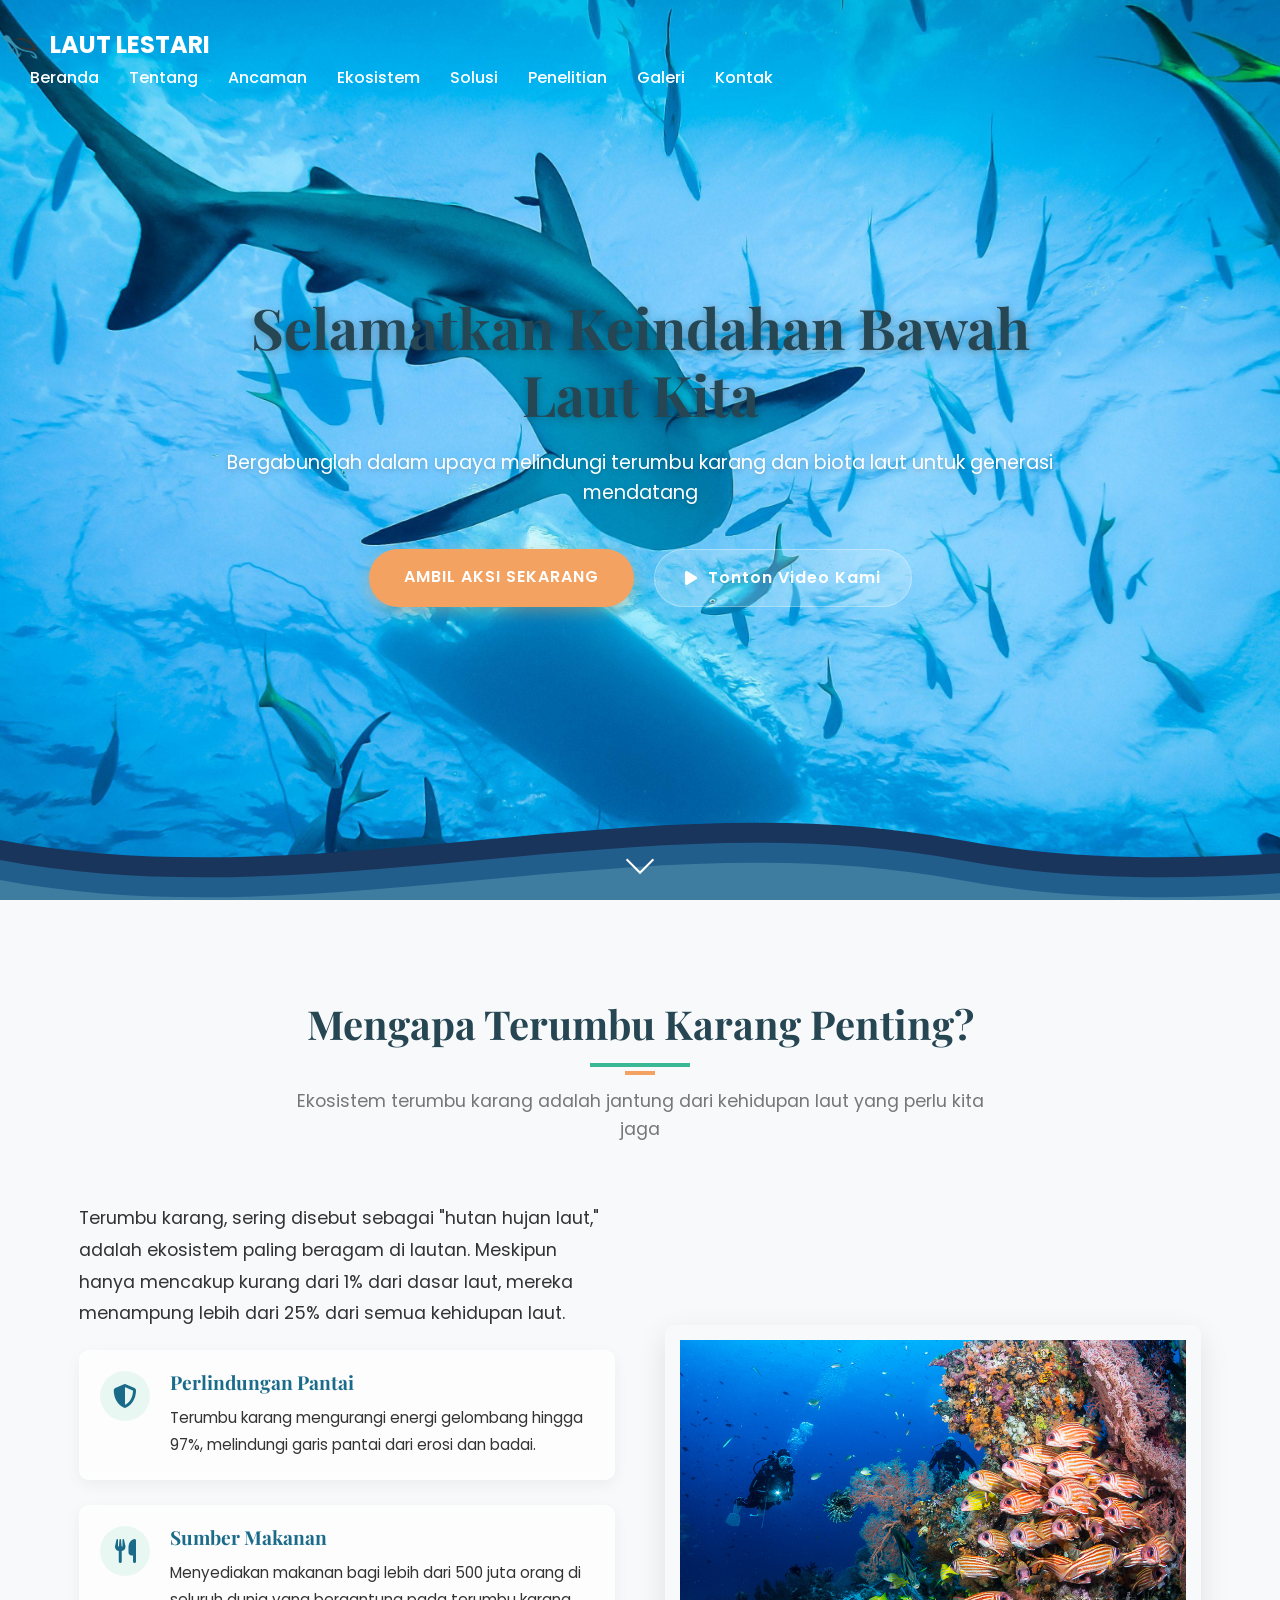
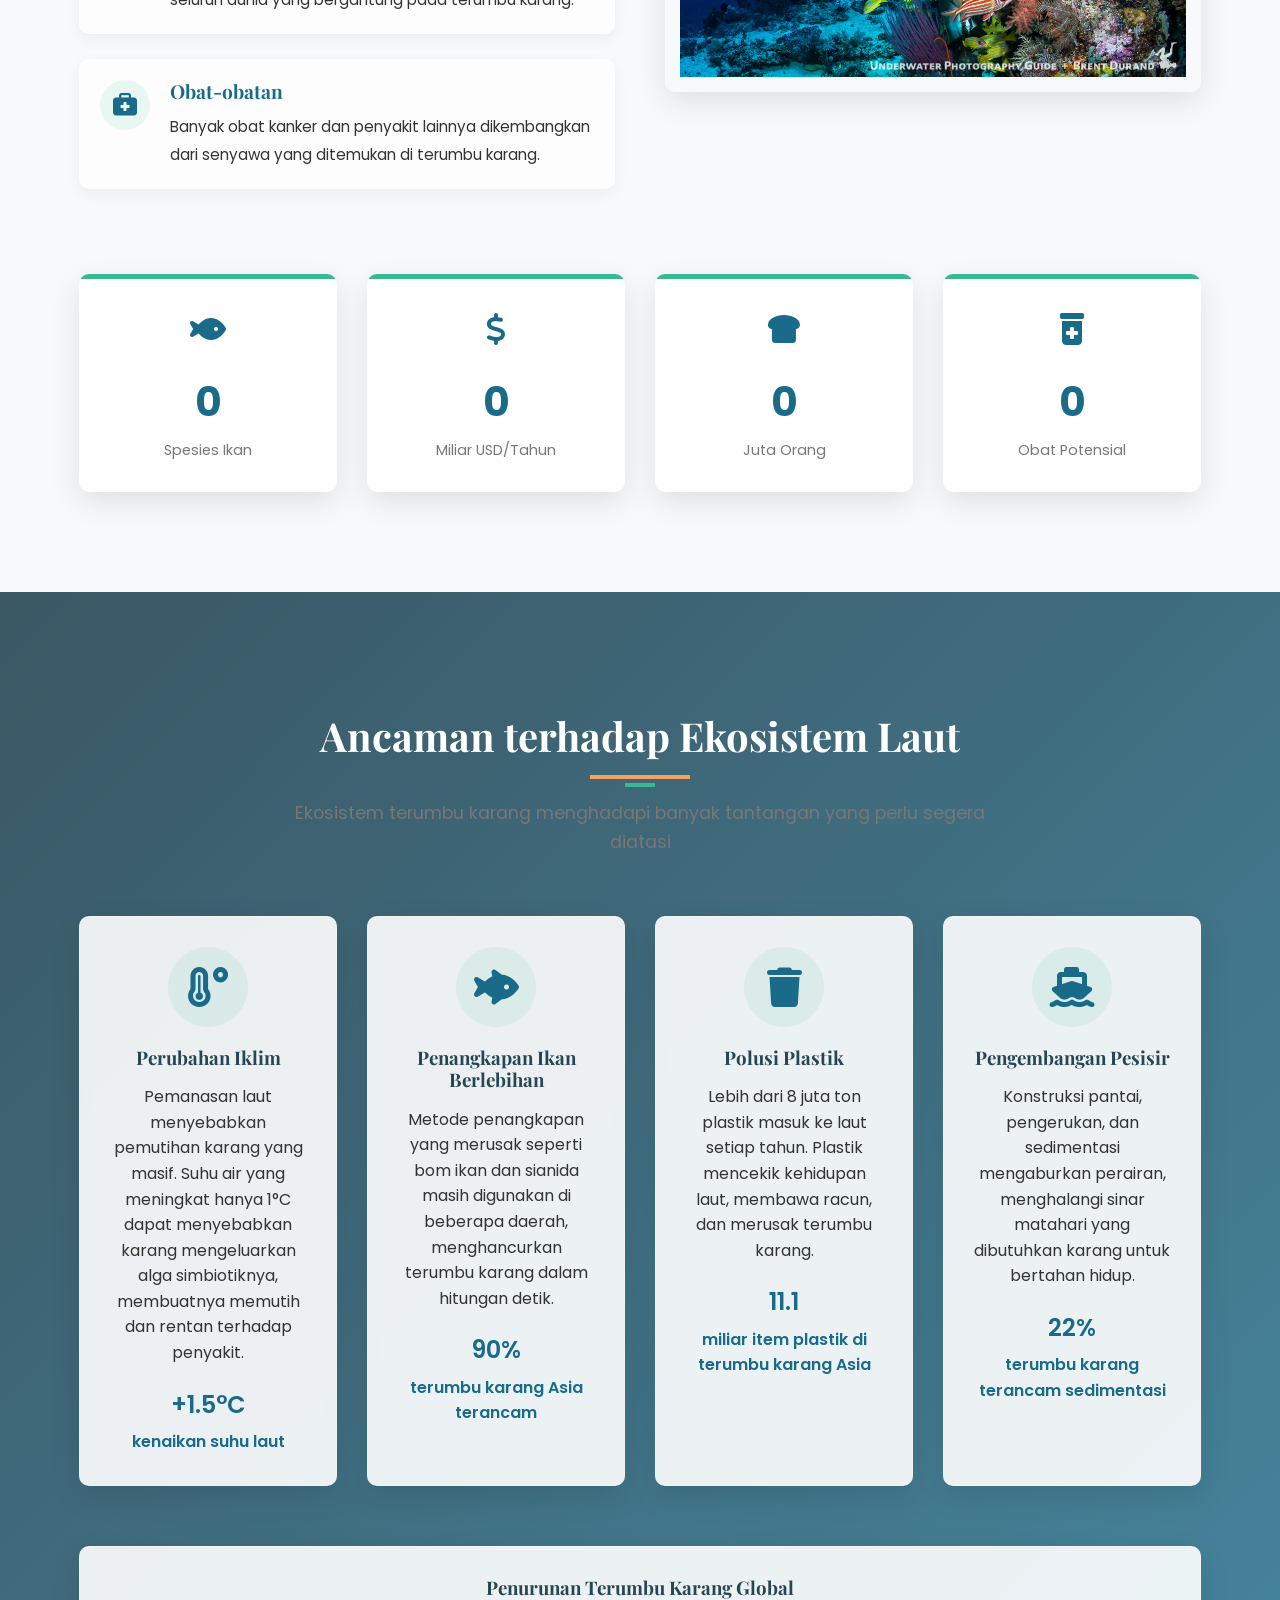
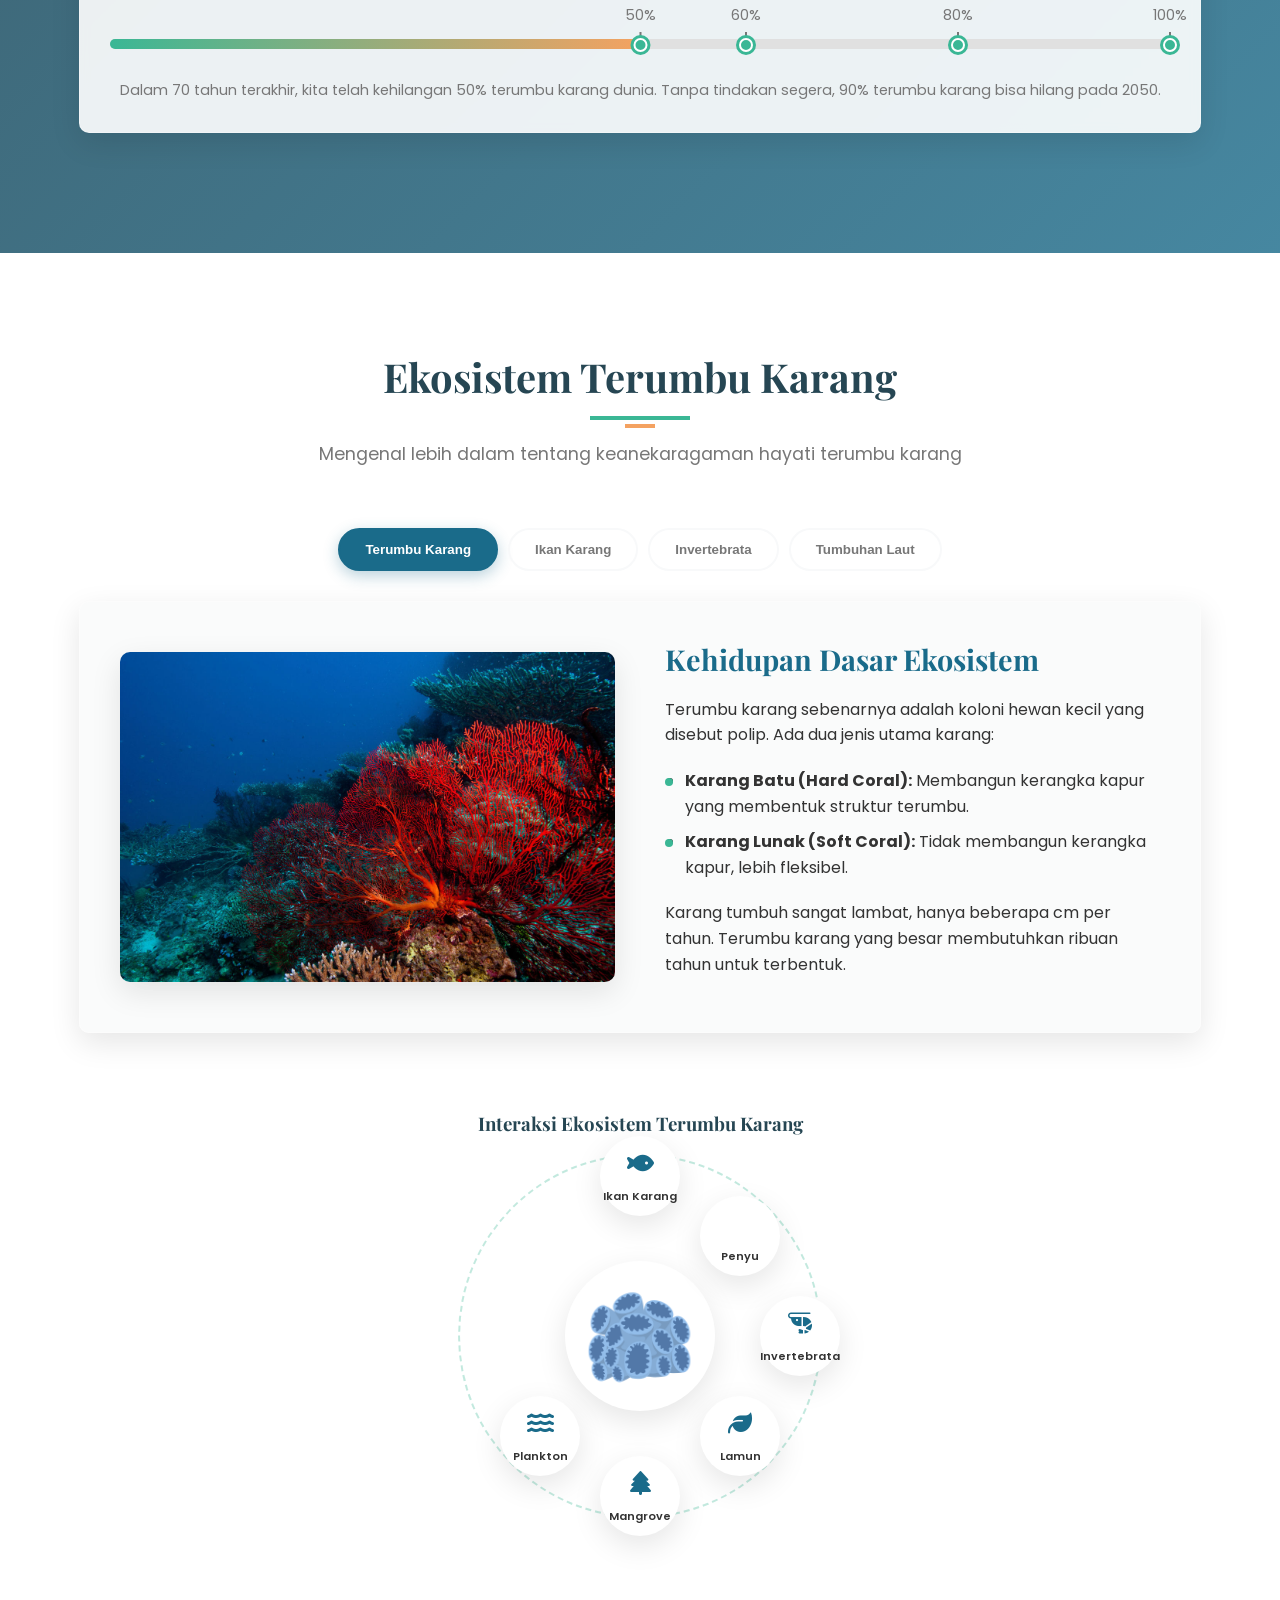
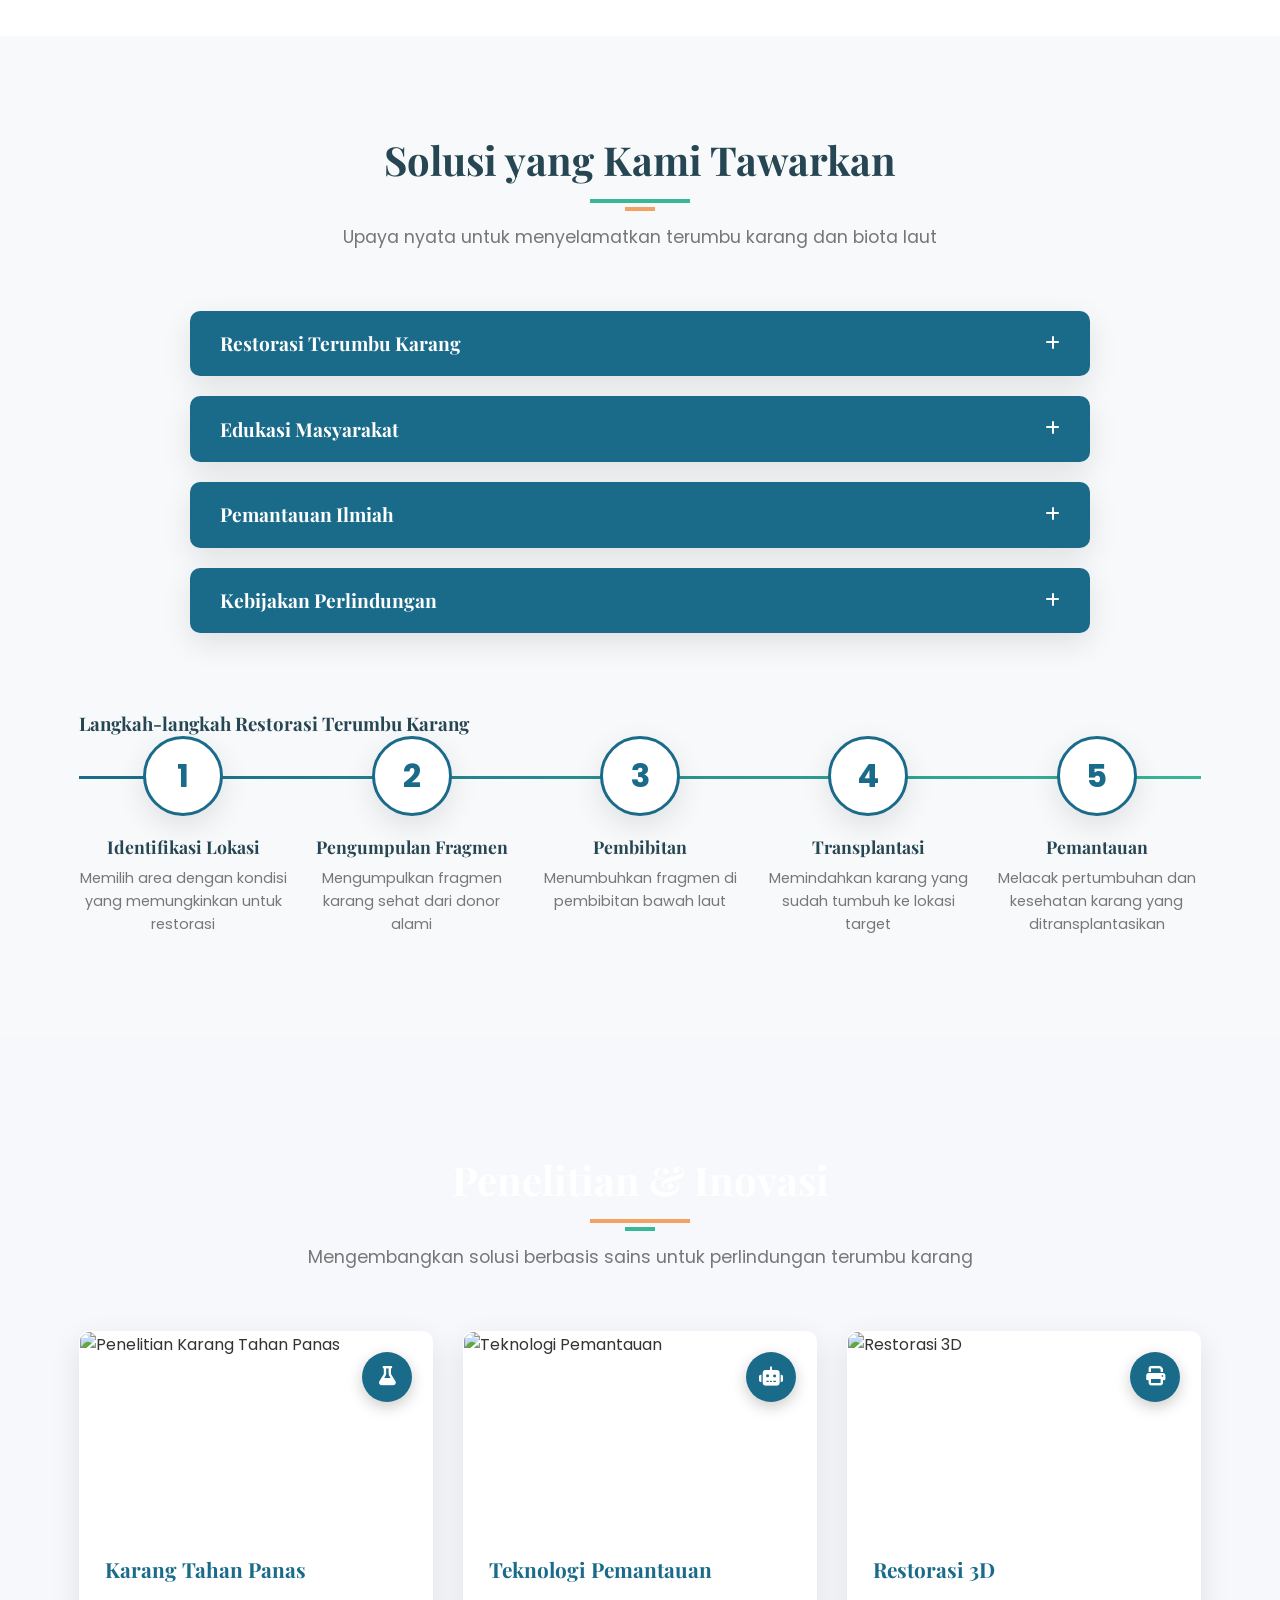
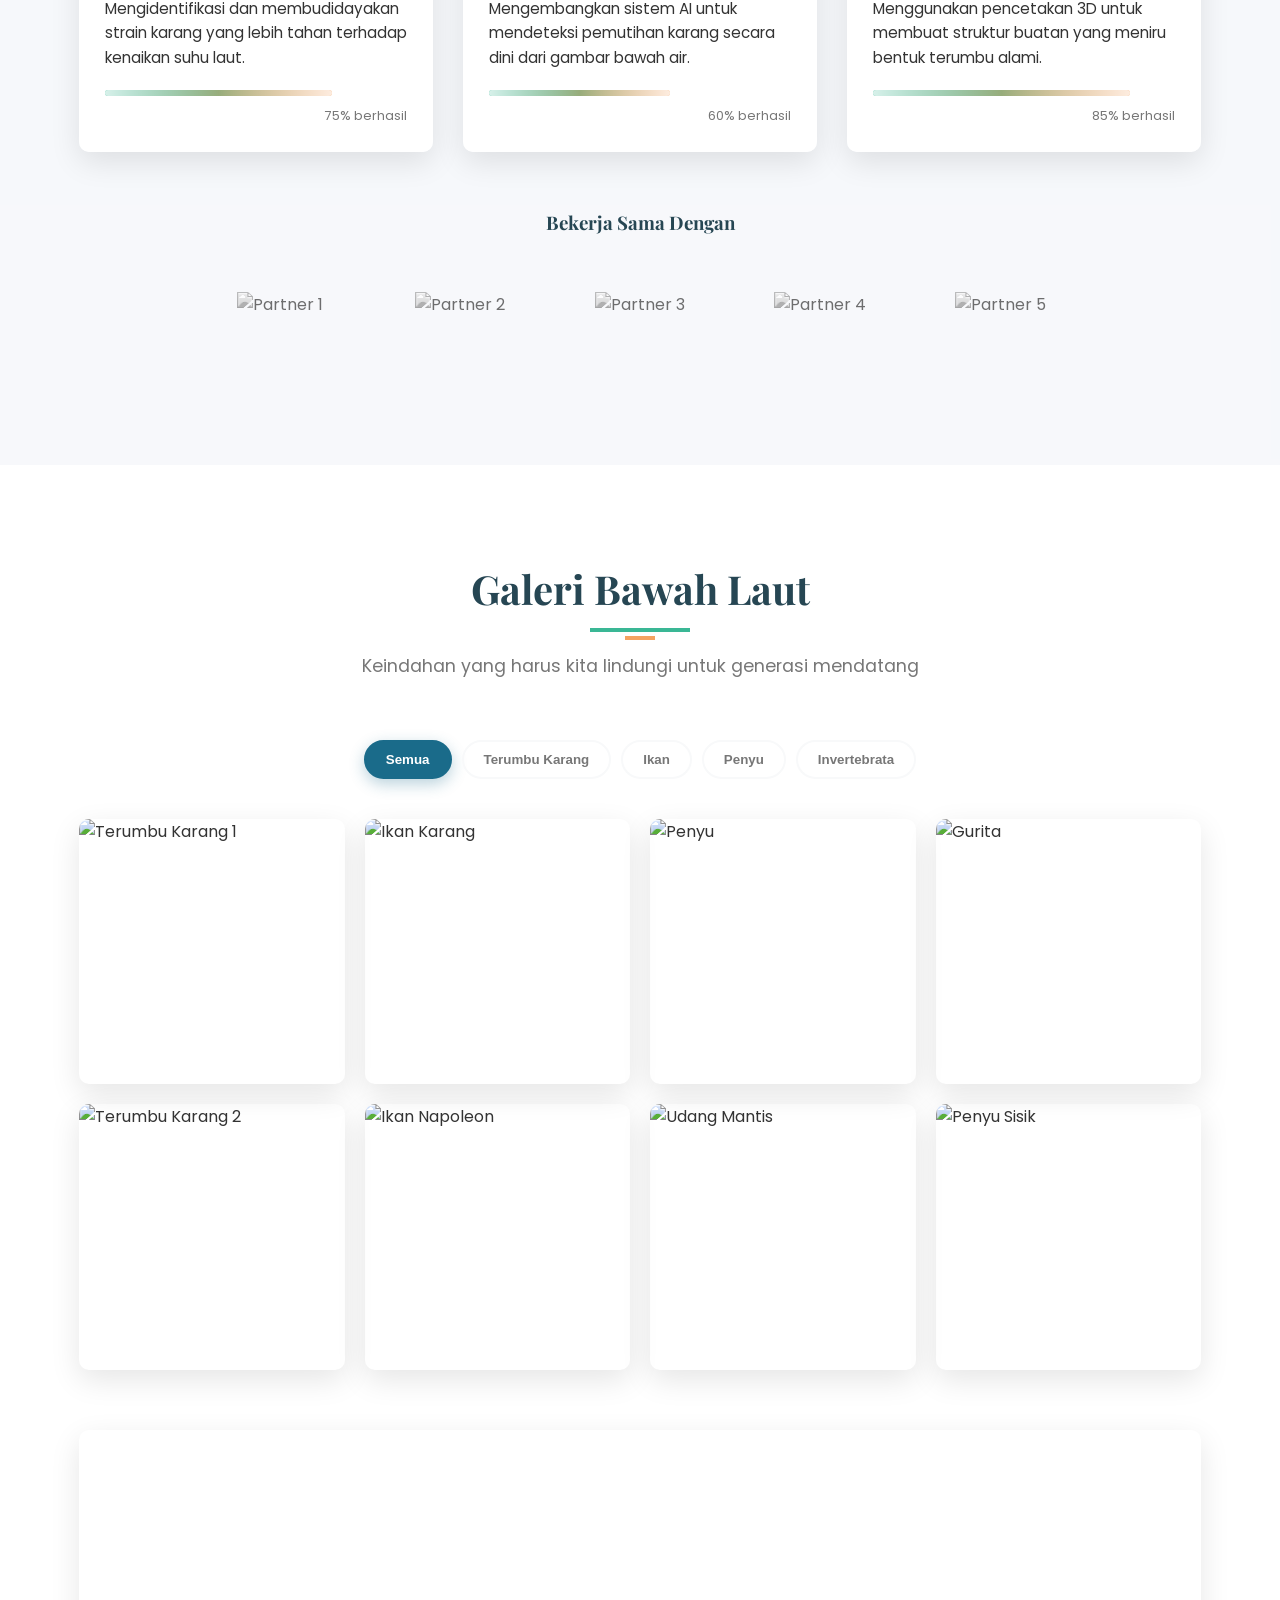
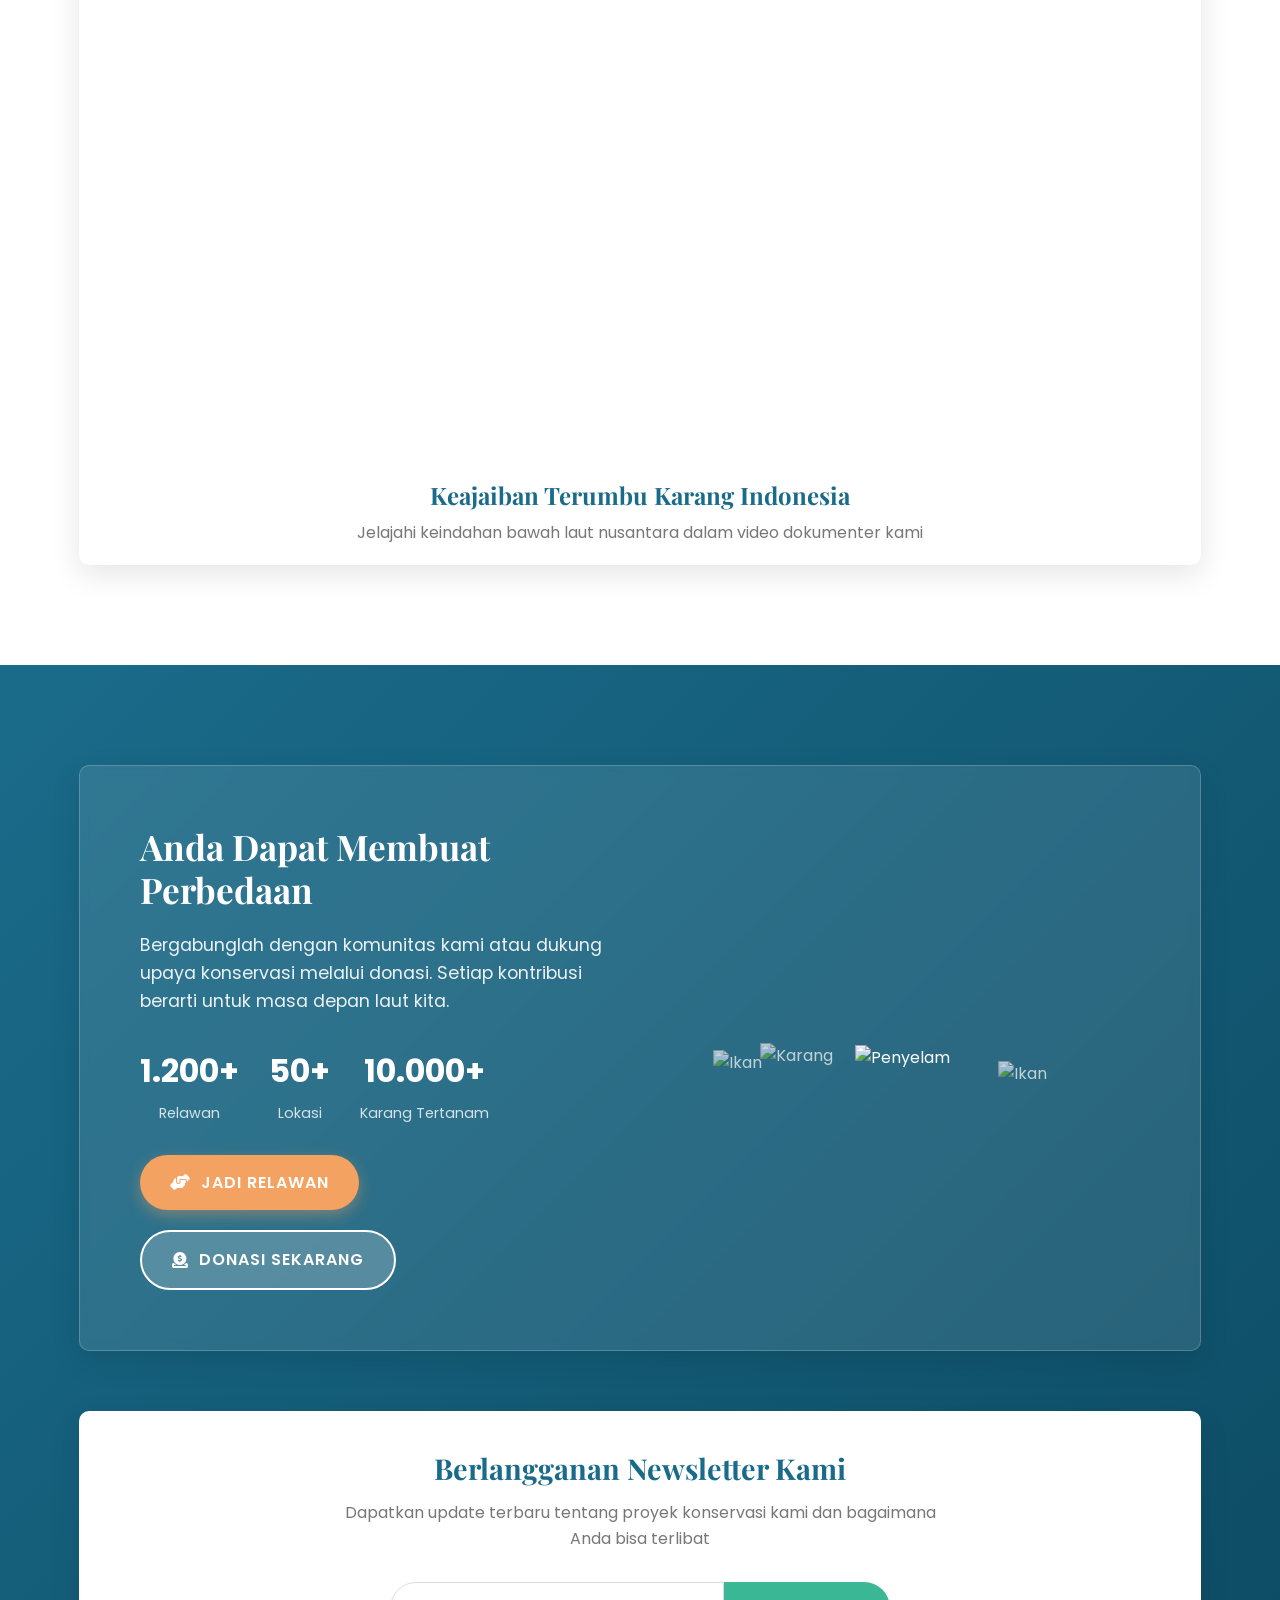
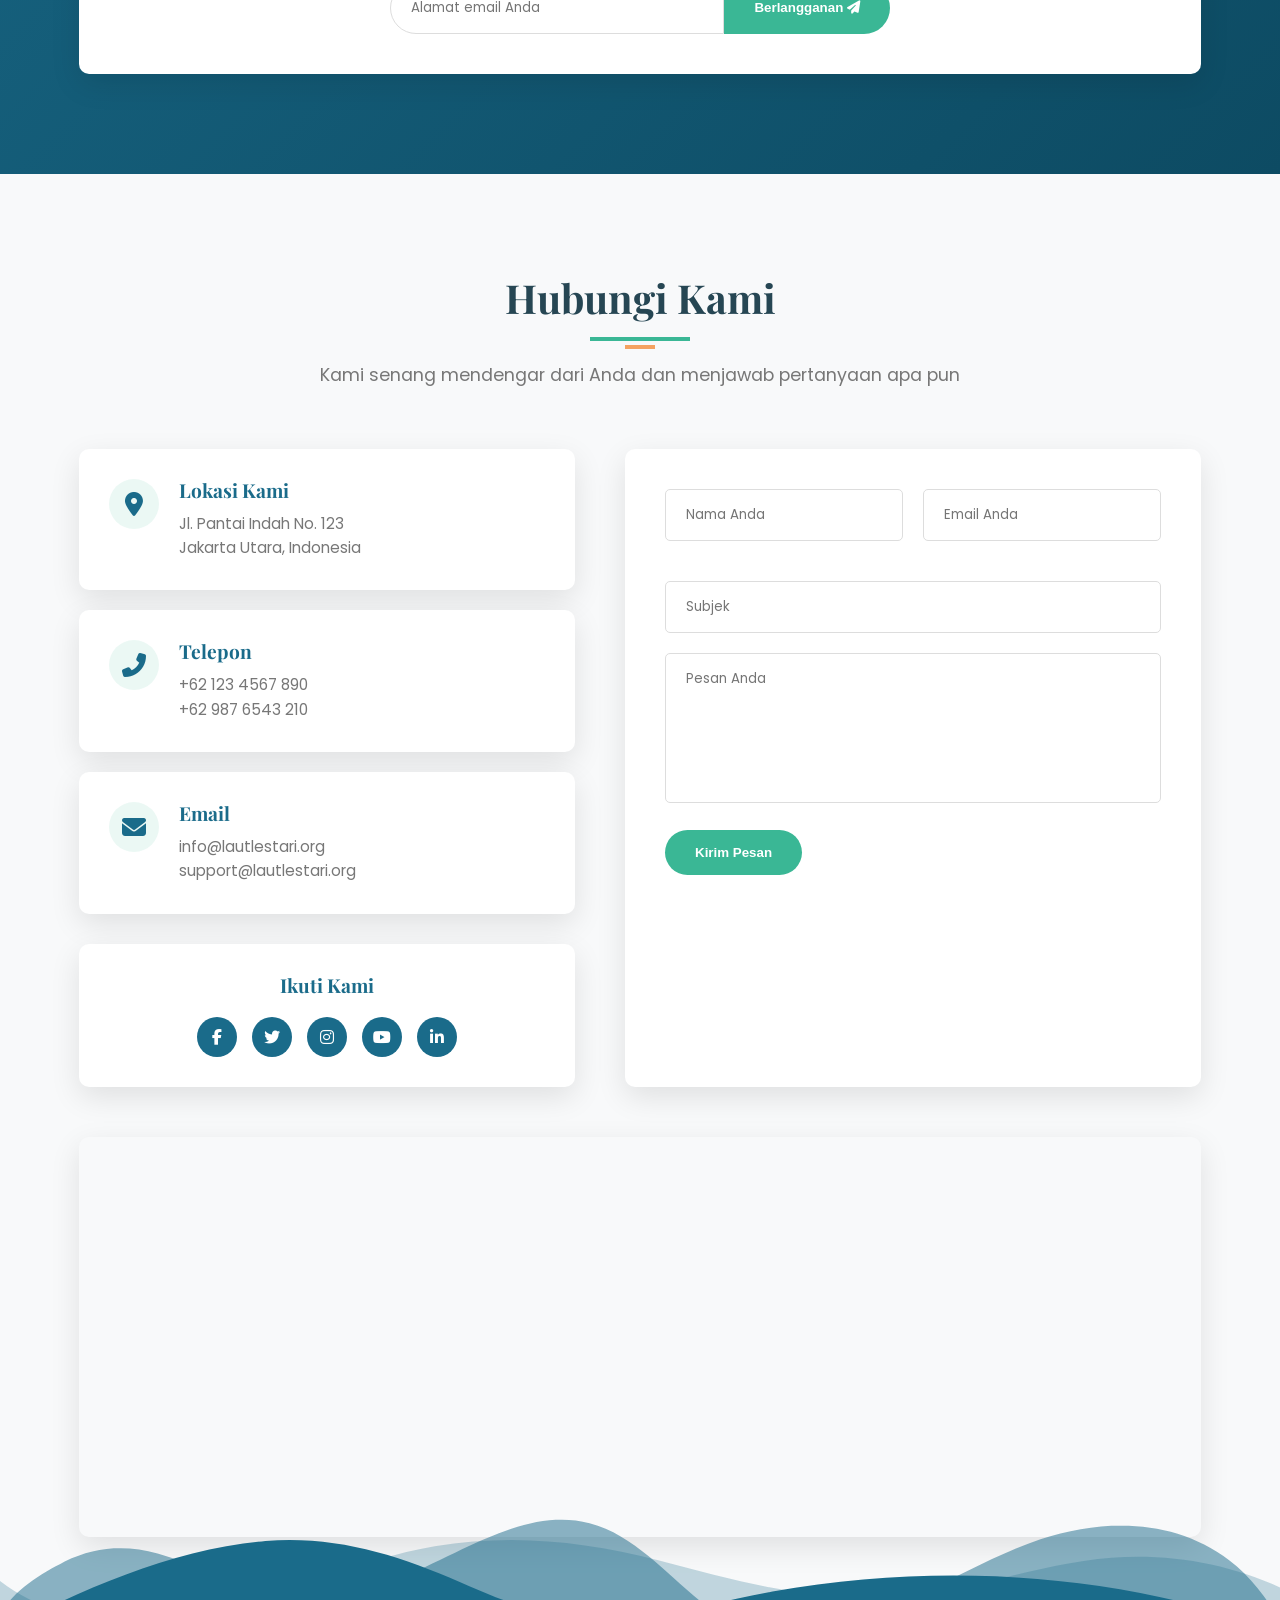
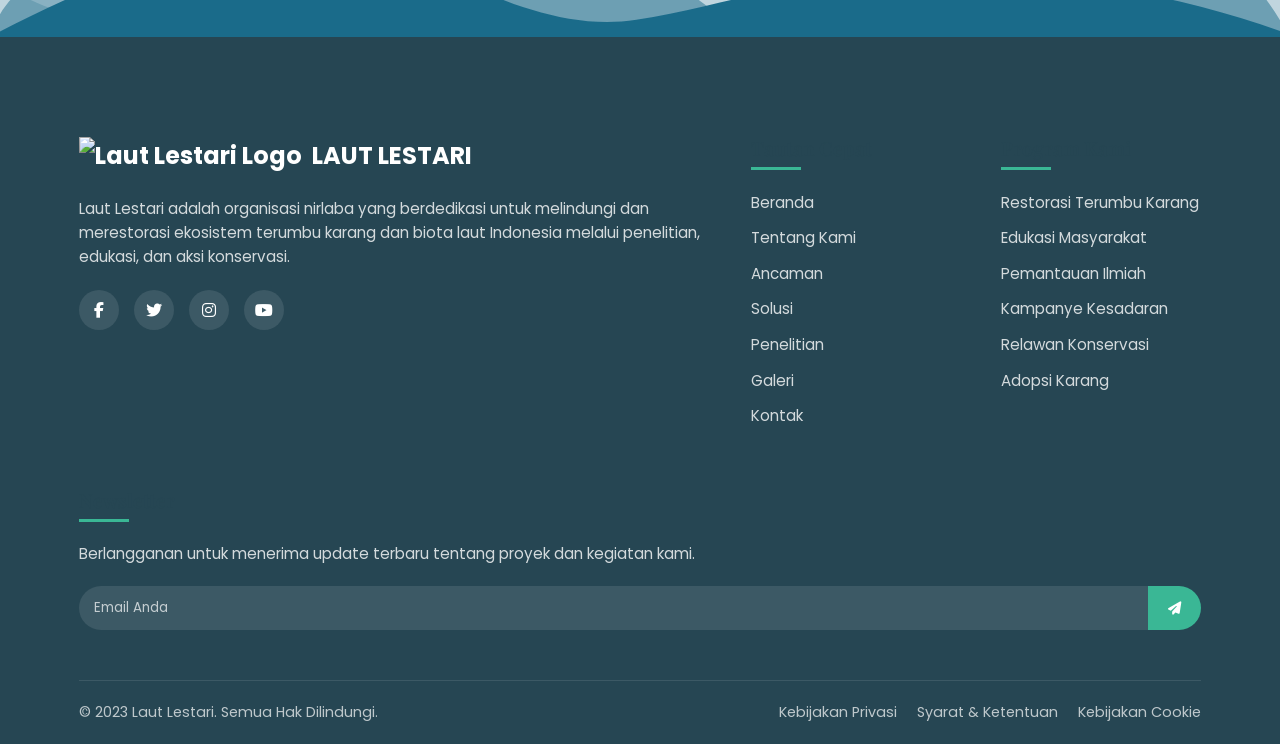
==== index.html @ b83ec4b7 "penggabungan" ====
<!DOCTYPE html>
<html lang="id">
<head>
    <meta charset="UTF-8">
    <meta name="viewport" content="width=device-width, initial-scale=1.0">
    <title>Laut Lestari - Pelindung Terumbu Karang & Biota Laut</title>
    <link rel="stylesheet" href="css/style.css">
    <link rel="stylesheet" href="https://cdnjs.cloudflare.com/ajax/libs/font-awesome/6.4.0/css/all.min.css">
    <link href="https://fonts.googleapis.com/css2?family=Poppins:wght@300;400;600;700&family=Playfair+Display:wght@400;700&display=swap" rel="stylesheet">
    <link rel="stylesheet" href="https://cdnjs.cloudflare.com/ajax/libs/animate.css/4.1.1/animate.min.css">
</head>
<script>
// window.addEventListener('scroll', function() {
//     const parallaxBg = document.querySelector('.parallax-bg');
//     let scrollPosition = window.pageYOffset;
//     parallaxBg.style.transform = 'translateY(' + scrollPosition * 0.3 + 'px)';
// });
</script>
<body>
    <div class="preloader">
        <div class="wave-wrapper">
            <div class="wave wave-1"></div>
            <div class="wave wave-2"></div>
            <div class="wave wave-3"></div>
            <div class="wave-title">Laut Lestari</div>
        </div>
    </div>

    <header class="parallax-header">
        <!-- <div class="particles" id="particles-js"></div> -->
        <nav>
            <div class="logo">
                <img src="images/logo.png" alt="Laut Lestari Logo">
                <span>LAUT LESTARI</span>
            </div>
            <ul class="nav-links">
                <li><a href="#home">Beranda</a></li>
                <li><a href="#about">Tentang</a></li>
                <li><a href="#threats">Ancaman</a></li>
                <li><a href="#ecosystem">Ekosistem</a></li>
                <li><a href="#solutions">Solusi</a></li>
                <li><a href="#research">Penelitian</a></li>
                <li><a href="#gallery">Galeri</a></li>
                <li><a href="#contact">Kontak</a></li>
            </ul>
            <div class="burger">
                <div class="line1"></div>
                <div class="line2"></div>
                <div class="line3"></div>
            </div>
        </nav>
        <div class="hero-content">
            <h1 class="animate__animated animate__fadeInDown">Selamatkan Keindahan Bawah Laut Kita</h1>
            <p class="animate__animated animate__fadeInUp animate__delay-1s">Bergabunglah dalam upaya melindungi terumbu karang dan biota laut untuk generasi mendatang</p>
            <div class="hero-buttons animate__animated animate__fadeIn animate__delay-2s">
                <a href="#action" class="cta-button pulse">Ambil Aksi Sekarang</a>
                <a href="#video" class="video-button">
                    <i class="fas fa-play"></i> Tonton Video Kami
                </a>
            </div>
        </div>
        <div class="scroll-down animate__animated animate__bounce animate__infinite">
            <span></span>
        </div>
        <div class="water-wave">
          <svg class="wave-svg" viewBox="0 0 1200 120" preserveAspectRatio="none">
            <path class="wave-path wave-one" 
                  d="M0,60 C150,120 300,0 450,60 C600,120 750,0 900,60 C1050,120 1200,60 1200,60 L1200,120 L0,120 Z" 
                  fill="#1a355c"/>
            <path class="wave-path wave-two" 
                  d="M0,80 C150,140 300,20 450,80 C600,140 750,20 900,80 C1050,140 1200,80 1200,80 L1200,120 L0,120 Z" 
                  fill="#256fa1" opacity="0.7"/>
            <path class="wave-path wave-three" 
                  d="M0,100 C150,160 300,40 450,100 C600,160 750,40 900,100 C1050,160 1200,100 1200,100 L1200,120 L0,120 Z" 
                  fill="#5d9cb5" opacity="0.5"/>
          </svg>
        </div>

    </header>

    <section id="about" class="about-section">
        <div class="container">
            <div class="section-title">
                <h2 class="animate-on-scroll">Mengapa Terumbu Karang Penting?</h2>
                <div class="underline"></div>
                <p class="section-subtitle">Ekosistem terumbu karang adalah jantung dari kehidupan laut yang perlu kita jaga</p>
            </div>
            <div class="about-content">
                <div class="about-text">
                    <p>Terumbu karang, sering disebut sebagai "hutan hujan laut," adalah ekosistem paling beragam di lautan. Meskipun hanya mencakup kurang dari 1% dari dasar laut, mereka menampung lebih dari 25% dari semua kehidupan laut.</p>
                    
                    <div class="feature-box">
                        <div class="feature-icon">
                            <i class="fas fa-shield-alt"></i>
                        </div>
                        <div class="feature-text">
                            <h3>Perlindungan Pantai</h3>
                            <p>Terumbu karang mengurangi energi gelombang hingga 97%, melindungi garis pantai dari erosi dan badai.</p>
                        </div>
                    </div>
                    
                    <div class="feature-box">
                        <div class="feature-icon">
                            <i class="fas fa-utensils"></i>
                        </div>
                        <div class="feature-text">
                            <h3>Sumber Makanan</h3>
                            <p>Menyediakan makanan bagi lebih dari 500 juta orang di seluruh dunia yang bergantung pada terumbu karang.</p>
                        </div>
                    </div>
                    
                    <div class="feature-box">
                        <div class="feature-icon">
                            <i class="fas fa-briefcase-medical"></i>
                        </div>
                        <div class="feature-text">
                            <h3>Obat-obatan</h3>
                            <p>Banyak obat kanker dan penyakit lainnya dikembangkan dari senyawa yang ditemukan di terumbu karang.</p>
                        </div>
                    </div>
                </div>
                <div class="about-image">
                    <div class="image-frame tilt-effect">
                        <img src="images/terumbu karang.jpeg" alt="Terumbu Karang" class="zoomin">
                        <div class="image-caption">Terumbu Karang Sehat di Raja Ampat</div>
                    </div>
                    <div class="floating-bubbles">
                        <div class="bubble bubble-1"></div>
                        <div class="bubble bubble-2"></div>
                        <div class="bubble bubble-3"></div>
                    </div>
                </div>
            </div>
            
            <div class="stats-container">
                <div class="stat-item">
                    <div class="stat-icon">
                        <i class="fas fa-fish"></i>
                    </div>
                    <div class="stat-number" data-count="4000">0</div>
                    <div class="stat-label">Spesies Ikan</div>
                </div>
                <div class="stat-item">
                    <div class="stat-icon">
                        <i class="fas fa-dollar-sign"></i>
                    </div>
                    <div class="stat-number" data-count="375">0</div>
                    <div class="stat-label">Miliar USD/Tahun</div>
                </div>
                <div class="stat-item">
                    <div class="stat-icon">
                        <i class="fas fa-bread-slice"></i>
                    </div>
                    <div class="stat-number" data-count="500">0</div>
                    <div class="stat-label">Juta Orang</div>
                </div>
                <div class="stat-item">
                    <div class="stat-icon">
                        <i class="fas fa-prescription-bottle-alt"></i>
                    </div>
                    <div class="stat-number" data-count="70">0</div>
                    <div class="stat-label">Obat Potensial</div>
                </div>
            </div>
        </div>
    </section>

    <section id="threats" class="threats-section parallax-section">
        <div class="parallax-bg" data-depth="0.2"></div>
        <div class="overlay"></div>
        <div class="container">
            <div class="section-title light">
                <h2>Ancaman terhadap Ekosistem Laut</h2>
                <div class="underline"></div>
                <p class="section-subtitle">Ekosistem terumbu karang menghadapi banyak tantangan yang perlu segera diatasi</p>
            </div>
            <div class="threats-grid">
                <div class="threat-card">
                    <div class="threat-icon">
                        <i class="fas fa-temperature-high"></i>
                    </div>
                    <h3>Perubahan Iklim</h3>
                    <p>Pemanasan laut menyebabkan pemutihan karang yang masif. Suhu air yang meningkat hanya 1°C dapat menyebabkan karang mengeluarkan alga simbiotiknya, membuatnya memutih dan rentan terhadap penyakit.</p>
                    <div class="threat-stats">
                        <span>+1.5°C</span> kenaikan suhu laut
                    </div>
                </div>
                <div class="threat-card">
                    <div class="threat-icon">
                        <i class="fa-solid fa-fish-fins"></i>
                    </div>
                    <h3>Penangkapan Ikan Berlebihan</h3>
                    <p>Metode penangkapan yang merusak seperti bom ikan dan sianida masih digunakan di beberapa daerah, menghancurkan terumbu karang dalam hitungan detik.</p>
                    <div class="threat-stats">
                        <span>90%</span> terumbu karang Asia terancam
                    </div>
                </div>
                <div class="threat-card">
                    <div class="threat-icon">
                        <i class="fas fa-trash"></i>
                    </div>
                    <h3>Polusi Plastik</h3>
                    <p>Lebih dari 8 juta ton plastik masuk ke laut setiap tahun. Plastik mencekik kehidupan laut, membawa racun, dan merusak terumbu karang.</p>
                    <div class="threat-stats">
                        <span>11.1</span> miliar item plastik di terumbu karang Asia
                    </div>
                </div>
                <div class="threat-card">
                    <div class="threat-icon">
                        <i class="fas fa-ship"></i>
                    </div>
                    <h3>Pengembangan Pesisir</h3>
                    <p>Konstruksi pantai, pengerukan, dan sedimentasi mengaburkan perairan, menghalangi sinar matahari yang dibutuhkan karang untuk bertahan hidup.</p>
                    <div class="threat-stats">
                        <span>22%</span> terumbu karang terancam sedimentasi
                    </div>
                </div>
            </div>
            
            <div class="threat-timeline">
                <h3>Penurunan Terumbu Karang Global</h3>
                <div class="timeline-bar">
                    <div class="timeline-progress" data-percent="50"></div>
                    <div class="timeline-marker" data-year="1950" data-percent="100">100%</div>
                    <div class="timeline-marker" data-year="1980" data-percent="80">80%</div>
                    <div class="timeline-marker" data-year="2000" data-percent="60">60%</div>
                    <div class="timeline-marker" data-year="2023" data-percent="50">50%</div>
                </div>
                <div class="timeline-legend">
                    <p>Dalam 70 tahun terakhir, kita telah kehilangan 50% terumbu karang dunia. Tanpa tindakan segera, 90% terumbu karang bisa hilang pada 2050.</p>
                </div>
            </div>
        </div>
    </section>

    <section id="ecosystem" class="ecosystem-section">
        <div class="container">
            <div class="section-title">
                <h2>Ekosistem Terumbu Karang</h2>
                <div class="underline"></div>
                <p class="section-subtitle">Mengenal lebih dalam tentang keanekaragaman hayati terumbu karang</p>
            </div>
            
            <div class="ecosystem-tabs">
                <div class="tab-buttons">
                    <button class="tab-button active" data-tab="coral">Terumbu Karang</button>
                    <button class="tab-button" data-tab="fish">Ikan Karang</button>
                    <button class="tab-button" data-tab="invertebrates">Invertebrata</button>
                    <button class="tab-button" data-tab="plants">Tumbuhan Laut</button>
                </div>
                
                <div class="tab-content active" id="coral">
                    <div class="tab-content-inner">
                        <div class="tab-image">
                            <img src="images/coral-types.jpg" alt="Jenis Karang"  data-depth="0.1">
                        </div>
                        <div class="tab-text">
                            <h3>Kehidupan Dasar Ekosistem</h3>
                            <p>Terumbu karang sebenarnya adalah koloni hewan kecil yang disebut polip. Ada dua jenis utama karang:</p>
                            <ul>
                                <li><strong>Karang Batu (Hard Coral):</strong> Membangun kerangka kapur yang membentuk struktur terumbu.</li>
                                <li><strong>Karang Lunak (Soft Coral):</strong> Tidak membangun kerangka kapur, lebih fleksibel.</li>
                            </ul>
                            <p>Karang tumbuh sangat lambat, hanya beberapa cm per tahun. Terumbu karang yang besar membutuhkan ribuan tahun untuk terbentuk.</p>
                        </div>
                    </div>
                </div>
                
                <div class="tab-content" id="fish">
                    <div class="tab-content-inner">
                        <div class="tab-image">
                            <img src="images/reef-fish.jpg" alt="Ikan Karang" class="parallax-layer" data-depth="0.1">
                        </div>
                        <div class="tab-text">
                            <h3>Kehidupan yang Berwarna-warni</h3>
                            <p>Ikan karang adalah penghuni paling mencolok dari ekosistem terumbu karang. Beberapa jenis yang umum:</p>
                            <ul>
                                <li><strong>Ikan Badut:</strong> Hidup bersimbiosis dengan anemon laut.</li>
                                <li><strong>Ikan Surgeonfish:</strong> Pemakan alga yang penting untuk kesehatan terumbu.</li>
                                <li><strong>Ikan Napoleon Wrasse:</strong> Salah satu ikan terbesar di terumbu karang.</li>
                                <li><strong>Ikan Butterflyfish:</strong> Dengan pola warna yang indah dan beragam.</li>
                            </ul>
                        </div>
                    </div>
                </div>
                
                <div class="tab-content" id="invertebrates">
                    <div class="tab-content-inner">
                        <div class="tab-image">
                            <img src="images/invertebrates.jpg" alt="Invertebrata" class="parallax-layer" data-depth="0.1">
                        </div>
                        <div class="tab-text">
                            <h3>Penghuni Tanpa Tulang Belakang</h3>
                            <p>Ekosistem terumbu karang kaya akan invertebrata laut:</p>
                            <ul>
                                <li><strong>Bintang Laut:</strong> Termasuk bintang laut mahkota duri yang bisa merusak karang.</li>
                                <li><strong>Udang Cleaner:</strong> Membersihkan parasit dari ikan lain.</li>
                                <li><strong>Gurita:</strong> Master kamuflase dengan kecerdasan tinggi.</li>
                                <li><strong>Kima Raksasa:</strong> Kerang terbesar di dunia yang hidup di terumbu karang.</li>
                            </ul>
                        </div>
                    </div>
                </div>
                
                <div class="tab-content" id="plants">
                    <div class="tab-content-inner">
                        <div class="tab-image">
                            <img src="images/seagrass.jpg" alt="Tumbuhan Laut" class="parallax-layer" data-depth="0.1">
                        </div>
                        <div class="tab-text">
                            <h3>Produsen Primer Ekosistem</h3>
                            <p>Tumbuhan laut memainkan peran penting dalam ekosistem terumbu karang:</p>
                            <ul>
                                <li><strong>Lamun:</strong> Tempat berkembang biak banyak spesies ikan.</li>
                                <li><strong>Alga Makro:</strong> Sumber makanan penting bagi banyak hewan laut.</li>
                                <li><strong>Fitoplankton:</strong> Dasar rantai makanan di laut.</li>
                                <li><strong>Mangrove:</strong> Melindungi terumbu karang dari sedimentasi.</li>
                            </ul>
                        </div>
                    </div>
                </div>
            </div>
            
            <div class="biodiversity-wheel">
                <h3>Interaksi Ekosistem Terumbu Karang</h3>
                <div class="wheel-container">
                    <div class="wheel-center">
                        <img src="images/coral-wheel.png" alt="Terumbu Karang">
                    </div>
                    <div class="wheel-item item1">
                        <div class="wheel-icon">
                            <i class="fas fa-fish"></i>
                        </div>
                        <div class="wheel-text">Ikan Karang</div>
                    </div>
                    <div class="wheel-item item2">
                        <div class="wheel-icon">
                            <i class="fas fa-turtle"></i>
                        </div>
                        <div class="wheel-text">Penyu</div>
                    </div>
                    <div class="wheel-item item3">
                        <div class="wheel-icon">
                            <i class="fas fa-shrimp"></i>
                        </div>
                        <div class="wheel-text">Invertebrata</div>
                    </div>
                    <div class="wheel-item item4">
                        <div class="wheel-icon">
                            <i class="fas fa-leaf"></i>
                        </div>
                        <div class="wheel-text">Lamun</div>
                    </div>
                    <div class="wheel-item item5">
                        <div class="wheel-icon">
                            <i class="fas fa-tree"></i>
                        </div>
                        <div class="wheel-text">Mangrove</div>
                    </div>
                    <div class="wheel-item item6">
                        <div class="wheel-icon">
                            <i class="fas fa-water"></i>
                        </div>
                        <div class="wheel-text">Plankton</div>
                    </div>
                    <div class="wheel-connections"></div>
                </div>
            </div>
        </div>
    </section>

    <section id="solutions" class="solutions-section">
        <div class="container">
            <div class="section-title">
                <h2>Solusi yang Kami Tawarkan</h2>
                <div class="underline"></div>
                <p class="section-subtitle">Upaya nyata untuk menyelamatkan terumbu karang dan biota laut</p>
            </div>
            
            <div class="solutions-accordion">
                <div class="accordion-item">
                    <div class="accordion-header">
                        <h3>Restorasi Terumbu Karang</h3>
                        <div class="accordion-icon">
                            <i class="fas fa-plus"></i>
                        </div>
                    </div>
                    <div class="accordion-content">
                        <div class="accordion-content-inner">
                            <div class="accordion-image">
                                <img src="images/coral-restoration.jpg" alt="Restorasi Karang">
                            </div>
                            <div class="accordion-text">
                                <p>Kami mengembangkan metode inovatif untuk menumbuhkan kembali karang yang rusak menggunakan teknik budidaya karang. Program kami meliputi:</p>
                                <ul>
                                    <li>Pembibitan karang di dasar laut</li>
                                    <li>Transplantasi fragmen karang sehat</li>
                                    <li>Pengembangan struktur buatan untuk pertumbuhan karang</li>
                                    <li>Pemantauan pertumbuhan karang jangka panjang</li>
                                </ul>
                                <p>Dalam 5 tahun terakhir, kami telah berhasil merestorasi lebih dari 10 hektar terumbu karang di seluruh Indonesia.</p>
                            </div>
                        </div>
                    </div>
                </div>
                
                <div class="accordion-item">
                    <div class="accordion-header">
                        <h3>Edukasi Masyarakat</h3>
                        <div class="accordion-icon">
                            <i class="fas fa-plus"></i>
                        </div>
                    </div>
                    <div class="accordion-content">
                        <div class="accordion-content-inner">
                            <div class="accordion-image">
                                <img src="images/education.jpg" alt="Edukasi Masyarakat">
                            </div>
                            <div class="accordion-text">
                                <p>Program pendidikan untuk komunitas pesisir tentang pentingnya ekosistem laut dan praktik berkelanjutan:</p>
                                <ul>
                                    <li>Pelatihan untuk nelayan tentang penangkapan ikan berkelanjutan</li>
                                    <li>Program sekolah bahari untuk anak-anak pesisir</li>
                                    <li>Workshop pengelolaan sampah plastik</li>
                                    <li>Ekowisata berbasis masyarakat</li>
                                </ul>
                                <p>Kami telah melatih lebih dari 5.000 orang dari 50 desa pesisir dalam 3 tahun terakhir.</p>
                            </div>
                        </div>
                    </div>
                </div>
                
                <div class="accordion-item">
                    <div class="accordion-header">
                        <h3>Pemantauan Ilmiah</h3>
                        <div class="accordion-icon">
                            <i class="fas fa-plus"></i>
                        </div>
                    </div>
                    <div class="accordion-content">
                        <div class="accordion-content-inner">
                            <div class="accordion-image">
                                <img src="images/monitoring.jpg" alt="Pemantauan Ilmiah">
                            </div>
                            <div class="accordion-text">
                                <p>Sistem pemantauan real-time untuk melacak kesehatan terumbu karang dan mengidentifikasi ancaman lebih awal:</p>
                                <ul>
                                    <li>Penggunaan drone bawah air untuk pemetaan terumbu</li>
                                    <li>Sensor kualitas air secara real-time</li>
                                    <li>Program citizen science untuk penyelam rekreasi</li>
                                    <li>Kamera bawah air dengan analisis AI</li>
                                </ul>
                                <p>Jaringan pemantauan kami mencakup 25 lokasi terumbu karang di seluruh Indonesia.</p>
                            </div>
                        </div>
                    </div>
                </div>
                
                <div class="accordion-item">
                    <div class="accordion-header">
                        <h3>Kebijakan Perlindungan</h3>
                        <div class="accordion-icon">
                            <i class="fas fa-plus"></i>
                        </div>
                    </div>
                    <div class="accordion-content">
                        <div class="accordion-content-inner">
                            <div class="accordion-image">
                                <img src="images/policy.jpg" alt="Kebijakan Perlindungan">
                            </div>
                            <div class="accordion-text">
                                <p>Advokasi untuk kebijakan yang lebih kuat dan kawasan laut yang dilindungi untuk ekosistem kritis:</p>
                                <ul>
                                    <li>Bekerja dengan pemerintah untuk menetapkan kawasan lindung laut</li>
                                    <li>Mengembangkan rencana pengelolaan terumbu karang berbasis sains</li>
                                    <li>Memperkuat penegakan hukum terhadap praktik penangkapan ikan yang merusak</li>
                                    <li>Mendorong regulasi pembangunan pesisir yang berkelanjutan</li>
                                </ul>
                                <p>Kami telah membantu menetapkan 5 kawasan lindung laut baru dalam 2 tahun terakhir.</p>
                            </div>
                        </div>
                    </div>
                </div>
            </div>
            
            <div class="solution-steps">
                <h3>Langkah-langkah Restorasi Terumbu Karang</h3>
                <div class="steps-container">
                    <div class="step">
                        <div class="step-number">1</div>
                        <div class="step-content">
                            <h4>Identifikasi Lokasi</h4>
                            <p>Memilih area dengan kondisi yang memungkinkan untuk restorasi</p>
                        </div>
                    </div>
                    <div class="step">
                        <div class="step-number">2</div>
                        <div class="step-content">
                            <h4>Pengumpulan Fragmen</h4>
                            <p>Mengumpulkan fragmen karang sehat dari donor alami</p>
                        </div>
                    </div>
                    <div class="step">
                        <div class="step-number">3</div>
                        <div class="step-content">
                            <h4>Pembibitan</h4>
                            <p>Menumbuhkan fragmen di pembibitan bawah laut</p>
                        </div>
                    </div>
                    <div class="step">
                        <div class="step-number">4</div>
                        <div class="step-content">
                            <h4>Transplantasi</h4>
                            <p>Memindahkan karang yang sudah tumbuh ke lokasi target</p>
                        </div>
                    </div>
                    <div class="step">
                        <div class="step-number">5</div>
                        <div class="step-content">
                            <h4>Pemantauan</h4>
                            <p>Melacak pertumbuhan dan kesehatan karang yang ditransplantasikan</p>
                        </div>
                    </div>
                </div>
            </div>
        </div>
    </section>

    <section id="research" class="research-section parallax-section">
        <div class="parallax-bg" data-depth="0.3"></div>
        <div class="overlay-light"></div>
        <div class="container">
            <div class="section-title light">
                <h2>Penelitian & Inovasi</h2>
                <div class="underline"></div>
                <p class="section-subtitle">Mengembangkan solusi berbasis sains untuk perlindungan terumbu karang</p>
            </div>
            
            <div class="research-grid">
                <div class="research-card">
                    <div class="research-image">
                        <img src="images/research1.jpg" alt="Penelitian Karang Tahan Panas">
                        <div class="research-badge">
                            <i class="fas fa-flask"></i>
                        </div>
                    </div>
                    <div class="research-content">
                        <h3>Karang Tahan Panas</h3>
                        <p>Mengidentifikasi dan membudidayakan strain karang yang lebih tahan terhadap kenaikan suhu laut.</p>
                        <div class="research-progress">
                            <div class="progress-bar" style="width: 75%"></div>
                            <span>75% berhasil</span>
                        </div>
                    </div>
                </div>
                
                <div class="research-card">
                    <div class="research-image">
                        <img src="images/research2.jpg" alt="Teknologi Pemantauan">
                        <div class="research-badge">
                            <i class="fas fa-robot"></i>
                        </div>
                    </div>
                    <div class="research-content">
                        <h3>Teknologi Pemantauan</h3>
                        <p>Mengembangkan sistem AI untuk mendeteksi pemutihan karang secara dini dari gambar bawah air.</p>
                        <div class="research-progress">
                            <div class="progress-bar" style="width: 60%"></div>
                            <span>60% berhasil</span>
                        </div>
                    </div>
                </div>
                
                <div class="research-card">
                    <div class="research-image">
                        <img src="images/research3.jpg" alt="Restorasi 3D">
                        <div class="research-badge">
                            <i class="fas fa-print"></i>
                        </div>
                    </div>
                    <div class="research-content">
                        <h3>Restorasi 3D</h3>
                        <p>Menggunakan pencetakan 3D untuk membuat struktur buatan yang meniru bentuk terumbu alami.</p>
                        <div class="research-progress">
                            <div class="progress-bar" style="width: 85%"></div>
                            <span>85% berhasil</span>
                        </div>
                    </div>
                </div>
            </div>
            
            <div class="research-partners">
                <h3>Bekerja Sama Dengan</h3>
                <div class="partners-slider">
                    <div class="partner-logo">
                        <img src="images/partner1.png" alt="Partner 1">
                    </div>
                    <div class="partner-logo">
                        <img src="images/partner2.png" alt="Partner 2">
                    </div>
                    <div class="partner-logo">
                        <img src="images/partner3.png" alt="Partner 3">
                    </div>
                    <div class="partner-logo">
                        <img src="images/partner4.png" alt="Partner 4">
                    </div>
                    <div class="partner-logo">
                        <img src="images/partner5.png" alt="Partner 5">
                    </div>
                </div>
            </div>
        </div>
    </section>

    <section id="gallery" class="gallery-section">
        <div class="container">
            <div class="section-title">
                <h2>Galeri Bawah Laut</h2>
                <div class="underline"></div>
                <p class="section-subtitle">Keindahan yang harus kita lindungi untuk generasi mendatang</p>
            </div>
            
            <div class="gallery-filter">
                <button class="filter-button active" data-filter="all">Semua</button>
                <button class="filter-button" data-filter="coral">Terumbu Karang</button>
                <button class="filter-button" data-filter="fish">Ikan</button>
                <button class="filter-button" data-filter="turtle">Penyu</button>
                <button class="filter-button" data-filter="invertebrates">Invertebrata</button>
            </div>
            
            <div class="gallery-grid">
                <div class="gallery-item" data-category="coral">
                    <img src="images/gallery1.jpg" alt="Terumbu Karang 1">
                    <div class="gallery-overlay">
                        <div class="overlay-content">
                            <h3>Terumbu Karang Sehat</h3>
                            <p>Raja Ampat, Indonesia</p>
                            <a href="images/gallery1.jpg" class="gallery-expand" data-lightbox="gallery">
                                <i class="fas fa-expand"></i>
                            </a>
                        </div>
                    </div>
                </div>
                
                <div class="gallery-item" data-category="fish">
                    <img src="images/gallery2.jpg" alt="Ikan Karang">
                    <div class="gallery-overlay">
                        <div class="overlay-content">
                            <h3>Ikan Badut</h3>
                            <p>Bunaken, Sulawesi</p>
                            <a href="images/gallery2.jpg" class="gallery-expand" data-lightbox="gallery">
                                <i class="fas fa-expand"></i>
                            </a>
                        </div>
                    </div>
                </div>
                
                <div class="gallery-item" data-category="turtle">
                    <img src="images/gallery3.jpg" alt="Penyu">
                    <div class="gallery-overlay">
                        <div class="overlay-content">
                            <h3>Penyu Hijau</h3>
                            <p>Derawan, Kalimantan</p>
                            <a href="images/gallery3.jpg" class="gallery-expand" data-lightbox="gallery">
                                <i class="fas fa-expand"></i>
                            </a>
                        </div>
                    </div>
                </div>
                
                <div class="gallery-item" data-category="invertebrates">
                    <img src="images/gallery4.jpg" alt="Gurita">
                    <div class="gallery-overlay">
                        <div class="overlay-content">
                            <h3>Gurita Sirkular</h3>
                            <p>Komodo, NTT</p>
                            <a href="images/gallery4.jpg" class="gallery-expand" data-lightbox="gallery">
                                <i class="fas fa-expand"></i>
                            </a>
                        </div>
                    </div>
                </div>
                
                <div class="gallery-item" data-category="coral">
                    <img src="images/gallery5.jpg" alt="Terumbu Karang 2">
                    <div class="gallery-overlay">
                        <div class="overlay-content">
                            <h3>Karang Otak</h3>
                            <p>Wakatobi, Sulawesi</p>
                            <a href="images/gallery5.jpg" class="gallery-expand" data-lightbox="gallery">
                                <i class="fas fa-expand"></i>
                            </a>
                        </div>
                    </div>
                </div>
                
                <div class="gallery-item" data-category="fish">
                    <img src="images/gallery6.jpg" alt="Ikan Napoleon">
                    <div class="gallery-overlay">
                        <div class="overlay-content">
                            <h3>Ikan Napoleon</h3>
                            <p>Banda Neira, Maluku</p>
                            <a href="images/gallery6.jpg" class="gallery-expand" data-lightbox="gallery">
                                <i class="fas fa-expand"></i>
                            </a>
                        </div>
                    </div>
                </div>
                
                <div class="gallery-item" data-category="invertebrates">
                    <img src="images/gallery7.jpg" alt="Udang Mantis">
                    <div class="gallery-overlay">
                        <div class="overlay-content">
                            <h3>Udang Mantis</h3>
                            <p>Lembeh, Sulawesi</p>
                            <a href="images/gallery7.jpg" class="gallery-expand" data-lightbox="gallery">
                                <i class="fas fa-expand"></i>
                            </a>
                        </div>
                    </div>
                </div>
                
                <div class="gallery-item" data-category="turtle">
                    <img src="images/gallery8.jpg" alt="Penyu Sisik">
                    <div class="gallery-overlay">
                        <div class="overlay-content">
                            <h3>Penyu Sisik</h3>
                            <p>Karimunjawa, Jawa</p>
                            <a href="images/gallery8.jpg" class="gallery-expand" data-lightbox="gallery">
                                <i class="fas fa-expand"></i>
                            </a>
                        </div>
                    </div>
                </div>
            </div>
            
            <div class="gallery-video">
                <div class="video-container">
                    <div class="video-wrapper">
                        <iframe src="https://www.youtube.com/embed/b6fHA9R2cKI" frameborder="0" allow="accelerometer; autoplay; clipboard-write; encrypted-media; gyroscope; picture-in-picture" allowfullscreen></iframe>
                    </div>
                    <div class="video-caption">
                        <h3>Keajaiban Terumbu Karang Indonesia</h3>
                        <p>Jelajahi keindahan bawah laut nusantara dalam video dokumenter kami</p>
                    </div>
                </div>
            </div>
        </div>
    </section>

    <section id="action" class="action-section">
        <div class="container">
            <div class="action-card">
                <div class="action-text">
                    <h2>Anda Dapat Membuat Perbedaan</h2>
                    <p>Bergabunglah dengan komunitas kami atau dukung upaya konservasi melalui donasi. Setiap kontribusi berarti untuk masa depan laut kita.</p>
                    
                    <div class="action-stats">
                        <div class="action-stat">
                            <div class="stat-number">1.200+</div>
                            <div class="stat-label">Relawan</div>
                        </div>
                        <div class="action-stat">
                            <div class="stat-number">50+</div>
                            <div class="stat-label">Lokasi</div>
                        </div>
                        <div class="action-stat">
                            <div class="stat-number">10.000+</div>
                            <div class="stat-label">Karang Tertanam</div>
                        </div>
                    </div>
                    
                    <div class="action-buttons">
                        <a href="#" class="action-button volunteer">
                            <i class="fas fa-hands-helping"></i> Jadi Relawan
                        </a>
                        <a href="#" class="action-button donate">
                            <i class="fas fa-donate"></i> Donasi Sekarang
                        </a>
                    </div>
                </div>
                <div class="action-image">
                    <div class="floating-objects">
                        <div class="float-object fish1">
                            <img src="images/fish-icon.png" alt="Ikan">
                        </div>
                        <div class="float-object fish2">
                            <img src="images/fish-icon2.png" alt="Ikan">
                        </div>
                        <div class="float-object coral">
                            <img src="images/coral-icon.png" alt="Karang">
                        </div>
                    </div>
                    <img src="images/diver.png" alt="Penyelam" class="float">
                </div>
            </div>
            
            <div class="newsletter-box">
                <h3>Berlangganan Newsletter Kami</h3>
                <p>Dapatkan update terbaru tentang proyek konservasi kami dan bagaimana Anda bisa terlibat</p>
                <form class="newsletter-form">
                    <input type="email" placeholder="Alamat email Anda">
                    <button type="submit">Berlangganan <i class="fas fa-paper-plane"></i></button>
                </form>
            </div>
        </div>
    </section>

    <section id="contact" class="contact-section">
        <div class="container">
            <div class="section-title">
                <h2>Hubungi Kami</h2>
                <div class="underline"></div>
                <p class="section-subtitle">Kami senang mendengar dari Anda dan menjawab pertanyaan apa pun</p>
            </div>
            
            <div class="contact-content">
                <div class="contact-info">
                    <div class="info-card">
                        <div class="info-icon">
                            <i class="fas fa-map-marker-alt"></i>
                        </div>
                        <div class="info-text">
                            <h3>Lokasi Kami</h3>
                            <p>Jl. Pantai Indah No. 123<br>Jakarta Utara, Indonesia</p>
                        </div>
                    </div>
                    
                    <div class="info-card">
                        <div class="info-icon">
                            <i class="fas fa-phone-alt"></i>
                        </div>
                        <div class="info-text">
                            <h3>Telepon</h3>
                            <p>+62 123 4567 890<br>+62 987 6543 210</p>
                        </div>
                    </div>
                    
                    <div class="info-card">
                        <div class="info-icon">
                            <i class="fas fa-envelope"></i>
                        </div>
                        <div class="info-text">
                            <h3>Email</h3>
                            <p>info@lautlestari.org<br>support@lautlestari.org</p>
                        </div>
                    </div>
                    
                    <div class="contact-social">
                        <h3>Ikuti Kami</h3>
                        <div class="social-icons">
                            <a href="#"><i class="fab fa-facebook-f"></i></a>
                            <a href="#"><i class="fab fa-twitter"></i></a>
                            <a href="#"><i class="fab fa-instagram"></i></a>
                            <a href="#"><i class="fab fa-youtube"></i></a>
                            <a href="#"><i class="fab fa-linkedin-in"></i></a>
                        </div>
                    </div>
                </div>
                
                <div class="contact-form">
                    <form id="contactForm">
                        <div class="form-row">
                            <div class="form-group">
                                <input type="text" id="name" placeholder="Nama Anda" required>
                            </div>
                            <div class="form-group">
                                <input type="email" id="email" placeholder="Email Anda" required>
                            </div>
                        </div>
                        
                        <div class="form-group">
                            <input type="text" id="subject" placeholder="Subjek">
                        </div>
                        
                        <div class="form-group">
                            <textarea id="message" placeholder="Pesan Anda" required></textarea>
                        </div>
                        
                        <button type="submit" class="submit-button">
                            <span class="button-text">Kirim Pesan</span>
                            <span class="button-icon">
                                <i class="fas fa-paper-plane"></i>
                            </span>
                        </button>
                    </form>
                </div>
            </div>
            
            <div class="contact-map">
                <iframe src="https://www.google.com/maps/embed?pb=!1m18!1m12!1m3!1d3966.521260322283!2d106.8195613507824!3d-6.194741395493371!2m3!1f0!2f0!3f0!3m2!1i1024!2i768!4f13.1!3m3!1m2!1s0x2e69f5390917b759%3A0x6b45e839560ef85!2sMonumen%20Nasional!5e0!3m2!1sen!2sid!4v1623334977720!5m2!1sen!2sid" allowfullscreen="" loading="lazy"></iframe>
            </div>
        </div>
    </section>

    <footer>
        <div class="container">
            <div class="footer-content">
                <div class="footer-about">
                    <div class="footer-logo">
                        <img src="images/logo-white.png" alt="Laut Lestari Logo">
                        <span>LAUT LESTARI</span>
                    </div>
                    <p>Laut Lestari adalah organisasi nirlaba yang berdedikasi untuk melindungi dan merestorasi ekosistem terumbu karang dan biota laut Indonesia melalui penelitian, edukasi, dan aksi konservasi.</p>
                    <div class="footer-social">
                        <a href="#"><i class="fab fa-facebook-f"></i></a>
                        <a href="#"><i class="fab fa-twitter"></i></a>
                        <a href="#"><i class="fab fa-instagram"></i></a>
                        <a href="#"><i class="fab fa-youtube"></i></a>
                    </div>
                </div>
                
                <div class="footer-links">
                    <h3>Tautan Cepat</h3>
                    <ul>
                        <li><a href="#home">Beranda</a></li>
                        <li><a href="#about">Tentang Kami</a></li>
                        <li><a href="#threats">Ancaman</a></li>
                        <li><a href="#solutions">Solusi</a></li>
                        <li><a href="#research">Penelitian</a></li>
                        <li><a href="#gallery">Galeri</a></li>
                        <li><a href="#contact">Kontak</a></li>
                    </ul>
                </div>
                
                <div class="footer-programs">
                    <h3>Program Kami</h3>
                    <ul>
                        <li><a href="#">Restorasi Terumbu Karang</a></li>
                        <li><a href="#">Edukasi Masyarakat</a></li>
                        <li><a href="#">Pemantauan Ilmiah</a></li>
                        <li><a href="#">Kampanye Kesadaran</a></li>
                        <li><a href="#">Relawan Konservasi</a></li>
                        <li><a href="#">Adopsi Karang</a></li>
                    </ul>
                </div>
                
                <div class="footer-newsletter">
                    <h3>Newsletter</h3>
                    <p>Berlangganan untuk menerima update terbaru tentang proyek dan kegiatan kami.</p>
                    <form class="footer-newsletter-form">
                        <input type="email" placeholder="Email Anda">
                        <button type="submit"><i class="fas fa-paper-plane"></i></button>
                    </form>
                </div>
            </div>
            
            <div class="footer-bottom">
                <div class="footer-copyright">
                    <p>&copy; 2023 Laut Lestari. Semua Hak Dilindungi.</p>
                </div>
                <div class="footer-legal">
                    <a href="#">Kebijakan Privasi</a>
                    <a href="#">Syarat & Ketentuan</a>
                    <a href="#">Kebijakan Cookie</a>
                </div>
            </div>
        </div>
        
        <div class="footer-wave">
            <svg viewBox="0 0 1200 120" preserveAspectRatio="none">
                <path d="M0,0V46.29c47.79,22.2,103.59,32.17,158,28,70.36-5.37,136.33-33.31,206.8-37.5C438.64,32.43,512.34,53.67,583,72.05c69.27,18,138.3,24.88,209.4,13.08,36.15-6,69.85-17.84,104.45-29.34C989.49,25,1113-14.29,1200,52.47V0Z" opacity=".25" fill="var(--primary-color)"></path>
                <path d="M0,0V15.81C13,36.92,27.64,56.86,47.69,72.05,99.41,111.27,165,111,224.58,91.58c31.15-10.15,60.09-26.07,89.67-39.8,40.92-19,84.73-46,130.83-49.67,36.26-2.85,70.9,9.42,98.6,31.56,31.77,25.39,62.32,62,103.63,73,40.44,10.79,81.35-6.69,119.13-24.28s75.16-39,116.92-43.05c59.73-5.85,113.28,22.88,168.9,38.84,30.2,8.66,59,6.17,87.09-7.5,22.43-10.89,48-26.93,60.65-49.24V0Z" opacity=".5" fill="var(--primary-color)"></path>
                <path d="M0,0V5.63C149.93,59,314.09,71.32,475.83,42.57c43-7.64,84.23-20.12,127.61-26.46,59-8.63,112.48,12.24,165.56,35.4C827.93,77.22,886,95.24,951.2,90c86.53-7,172.46-45.71,248.8-84.81V0Z" fill="var(--primary-color)"></path>
            </svg>
        </div>
    </footer>

    <div class="back-to-top">
        <i class="fas fa-arrow-up"></i>
    </div>

    <script src="https://cdn.jsdelivr.net/npm/particles.js@2.0.0/particles.min.js"></script>
    <script src="js/main.js"></script>
</body>
</html>
---- css/style.css ----
/* Global Styles */
:root {
    --primary-color: #1a6b8a;
    --primary-dark: #0d4b63;
    --primary-light: #5d9cb5;
    --secondary-color: #3ab795;
    --secondary-dark: #2a8a6f;
    --accent-color: #f4a261;
    --accent-dark: #e67e22;
    --dark-color: #264653;
    --light-color: #f8f9fa;
    --text-color: #333;
    --text-light: #fff;
    --text-gray: #777;
    --overlay-dark: rgba(0, 0, 0, 0.7);
    --overlay-light: rgba(255, 255, 255, 0.15);
    --box-shadow: 0 10px 30px rgba(0, 0, 0, 0.1);
    --transition: all 0.4s ease;
    --border-radius: 10px;
}

* {
    margin: 0;
    padding: 0;
    box-sizing: border-box;
}

body {
    font-family: 'Poppins', sans-serif;
    color: var(--text-color);
    line-height: 1.6;
    overflow-x: hidden;
    background-color: #f5f7fa;
}

h1, h2, h3, h4, h5 {
    font-family: 'Playfair Display', serif;
    font-weight: 700;
    line-height: 1.2;
    color: var(--dark-color);
}

a {
    text-decoration: none;
    color: inherit;
}

.container {
    width: 90%;
    max-width: 1200px;
    margin: 0 auto;
    padding: 0 15px;
}

.section-title {
    text-align: center;
    margin-bottom: 60px;
    position: relative;
}

.section-title h2 {
    font-size: 2.5rem;
    margin-bottom: 15px;
    position: relative;
    display: inline-block;
}

.section-title.light h2 {
    color: var(--text-light);
}

.underline {
    width: 100px;
    height: 4px;
    background: var(--secondary-color);
    margin: 0 auto 20px;
    position: relative;
}

.underline::after {
    content: '';
    position: absolute;
    width: 30px;
    height: 4px;
    background: var(--accent-color);
    left: 50%;
    transform: translateX(-50%);
    bottom: -8px;
}

.section-title.light .underline {
    background: var(--accent-color);
}

.section-title.light .underline::after {
    background: var(--secondary-color);
}

.section-subtitle {
    font-size: 1.1rem;
    color: var(--text-gray);
    max-width: 700px;
    margin: 0 auto;
}

/* Preloader */
.preloader {
    position: fixed;
    top: 0;
    left: 0;
    width: 100%;
    height: 100%;
    background: var(--primary-color);
    display: flex;
    justify-content: center;
    align-items: center;
    z-index: 9999;
    transition: opacity 0.5s ease;
}

.preloader.fade-out {
    opacity: 0;
}

.wave-wrapper {
    position: relative;
    width: 150px;
    height: 150px;
}

.wave {
    position: absolute;
    width: 100%;
    height: 100%;
    border-radius: 50%;
    border: 2px solid rgba(255, 255, 255, 0.2);
    animation: wave 2s linear infinite;
}

.wave-1 {
    animation-delay: 0s;
}

.wave-2 {
    animation-delay: 0.5s;
}

.wave-3 {
    animation-delay: 1s;
}

.wave-title {
    position: absolute;
    top: 50%;
    left: 50%;
    transform: translate(-50%, -50%);
    color: white;
    font-size: 1.2rem;
    font-weight: bold;
    text-align: center;
}

@keyframes wave {
    0% {
        transform: scale(0.2);
        opacity: 1;
    }
    100% {
        transform: scale(1);
        opacity: 0;
    }
}

/* Header & Navigation */
.parallax-header {
    height: 100vh;
    background: url('../images/ocean-fish.jpg') no-repeat center center/cover;
    position: relative;
    display: flex;
    flex-direction: column;
    justify-content: center;
    align-items: center;
    text-align: center;
    color: var(--text-light);
    overflow: hidden;
    background-attachment: fixed;
}

.parallax-header::before {
    content: '';
    position: absolute;
    top: 0;
    left: 0;
    width: 100%;
    height: 100%;
    /* background: linear-gradient(135deg, rgba(26, 107, 138, 0.8) 0%, rgba(58, 183, 149, 0.6) 100%); */
    z-index: 1;
}

#particles-js {
    position: absolute;
    width: 100%;
    height: 100%;
    top: 0;
    left: 0;
    z-index: 1;
}

nav {
    width: 100%;
    position: fixed;
    top: 0;
    left: 0;
    z-index: 1000;
    padding: 25px 0;
    transition: var(--transition);
}

nav.scrolled {
    background: rgba(26, 107, 138, 0.95);
    padding: 15px 0;
    box-shadow: 0 5px 20px rgba(0, 0, 0, 0.1);
    backdrop-filter: blur(10px);
}

.logo {
    display: flex;
    align-items: center;
    color: var(--text-light);
    font-weight: 700;
    font-size: 1.5rem;
    z-index: 1001;
}

.logo img {
    height: 40px;
    margin-right: 10px;
}

.nav-links {
    display: flex;
    list-style: none;
}

.nav-links li {
    margin-left: 30px;
    position: relative;
}

.nav-links a {
    color: var(--text-light);
    font-weight: 500;
    transition: var(--transition);
    position: relative;
    font-size: 1rem;
}

.nav-links a::after {
    content: '';
    position: absolute;
    bottom: -5px;
    left: 0;
    width: 0;
    height: 2px;
    background: var(--accent-color);
    transition: var(--transition);
}

.nav-links a:hover::after {
    width: 100%;
}

.burger {
    display: none;
    cursor: pointer;
    z-index: 1001;
}

.burger div {
    width: 25px;
    height: 3px;
    background: var(--text-light);
    margin: 5px;
    transition: var(--transition);
}

/* Hero Content */
.hero-content {
    position: relative;
    z-index: 2;
    padding: 0 20px;
    max-width: 900px;
    margin: 0 auto;
}

.hero-content h1 {
    font-size: 3.5rem;
    margin-bottom: 20px;
    text-shadow: 0 2px 10px rgba(0, 0, 0, 0.3);
}

.hero-content p {
    font-size: 1.2rem;
    margin-bottom: 40px;
    text-shadow: 0 2px 5px rgba(0, 0, 0, 0.2);
}

.hero-buttons {
    display: flex;
    gap: 20px;
    justify-content: center;
    flex-wrap: wrap;
}

.cta-button {
    display: inline-block;
    background: var(--accent-color);
    color: var(--text-light);
    padding: 15px 35px;
    border-radius: 50px;
    font-weight: 600;
    text-transform: uppercase;
    letter-spacing: 1px;
    transition: var(--transition);
    box-shadow: 0 5px 15px rgba(244, 162, 97, 0.4);
}

.cta-button:hover {
    background: var(--accent-dark);
    transform: translateY(-5px);
    box-shadow: 0 10px 25px rgba(244, 162, 97, 0.5);
}

.video-button {
    display: inline-flex;
    align-items: center;
    background: rgba(255, 255, 255, 0.2);
    color: var(--text-light);
    padding: 15px 30px;
    border-radius: 50px;
    font-weight: 600;
    letter-spacing: 1px;
    transition: var(--transition);
    backdrop-filter: blur(5px);
    border: 1px solid rgba(255, 255, 255, 0.3);
}

.video-button i {
    margin-right: 10px;
    font-size: 1rem;
}

.video-button:hover {
    background: rgba(255, 255, 255, 0.3);
    transform: translateY(-5px);
}

/* Scroll Down Indicator */
.scroll-down {
    position: absolute;
    bottom: 40px;
    left: 50%;
    transform: translateX(-50%);
    z-index: 2;
}

.scroll-down span {
    display: block;
    width: 20px;
    height: 20px;
    border-bottom: 2px solid var(--text-light);
    border-right: 2px solid var(--text-light);
    transform: rotate(45deg);
    margin: -10px;
    animation: scrollDown 2s infinite;
}

@keyframes scrollDown {
    0% {
        opacity: 0;
        transform: rotate(45deg) translate(-10px, -10px);
    }
    50% {
        opacity: 1;
    }
    100% {
        opacity: 0;
        transform: rotate(45deg) translate(10px, 10px);
    }
}

/* Water Wave Effect */
.water-wave {
  position: absolute; 
  bottom: 0; 
  left: 0;
  width: 100%;
  height: 120px;
  overflow: hidden;
  z-index: 1; 
}

.wave-svg {
  position: absolute;
  bottom: 0; 
  left: 0;
  width: 200%;
  height: 100%;
}

/* .hero-container {
  position: relative;
  min-height: 100vh; 
  padding-bottom: 120px; 
} */

.wave-path {
  animation: waveMove 15s linear infinite;
  transform-origin: center;
}

.wave-one {
  animation-duration: 15s;
}

.wave-two {
  animation-duration: 12s;
  animation-delay: -3s;
}

.wave-tree {
  animation-duration: 10s;
  animation-delay: -5s;
}

@keyframes waveMove {
  0% {
    transform: translateX(0);
  }
  100% {
    transform: translateX(-50%);
  }
}



/* About Section */
.about-section {
    padding: 100px 0;
    background: var(--light-color);
    position: relative;
    overflow: hidden;
}

.about-content {
    display: flex;
    align-items: center;
    gap: 50px;
    position: relative;
    z-index: 2;
}

.about-text {
    flex: 1;
}

.about-text p {
    margin-bottom: 20px;
    font-size: 1.1rem;
    line-height: 1.8;
}

.feature-box {
    display: flex;
    align-items: flex-start;
    margin-bottom: 25px;
    background: rgba(255, 255, 255, 0.7);
    padding: 20px;
    border-radius: var(--border-radius);
    box-shadow: 0 5px 15px rgba(0, 0, 0, 0.05);
    transition: var(--transition);
    backdrop-filter: blur(5px);
    border: 1px solid rgba(255, 255, 255, 0.3);
}

.feature-box:hover {
    transform: translateY(-5px);
    box-shadow: 0 10px 25px rgba(0, 0, 0, 0.1);
}

.feature-icon {
    font-size: 1.5rem;
    color: var(--primary-color);
    margin-right: 20px;
    min-width: 50px;
    height: 50px;
    background: rgba(58, 183, 149, 0.1);
    border-radius: 50%;
    display: flex;
    align-items: center;
    justify-content: center;
}

.feature-text h3 {
    font-size: 1.2rem;
    margin-bottom: 10px;
    color: var(--primary-color);
}

.feature-text p {
    margin-bottom: 0;
    font-size: 0.95rem;
}

.about-image {
    flex: 1;
    position: relative;
}

.image-frame {
    border: 15px solid var(--light-color);
    box-shadow: var(--box-shadow);
    overflow: hidden;
    border-radius: var(--border-radius);
    position: relative;
    transform-style: preserve-3d;
    perspective: 1000px;
}

.image-frame img {
    width: 100%;
    height: auto;
    display: block;
    transition: transform 0.8s ease;
}

.image-caption {
    position: absolute;
    bottom: 0;
    left: 0;
    width: 100%;
    background: rgba(0, 0, 0, 0.7);
    color: white;
    padding: 10px;
    text-align: center;
    font-size: 0.9rem;
    transform: translateY(100%);
    transition: var(--transition);
}

.image-frame:hover .image-caption {
    transform: translateY(0);
}

.tilt-effect {
    transform: rotateY(0deg) rotateX(0deg);
    transition: transform 0.5s ease;
}

.tilt-effect:hover {
    transform: rotateY(5deg) rotateX(5deg);
}

.floating-bubbles {
    position: absolute;
    width: 100%;
    height: 100%;
    top: 0;
    left: 0;
    pointer-events: none;
    z-index: -1;
}

.bubble {
    position: absolute;
    background: rgba(58, 183, 149, 0.1);
    border-radius: 50%;
    animation: floatBubble 15s infinite linear;
}

.bubble-1 {
    width: 50px;
    height: 50px;
    top: 20%;
    left: 10%;
    animation-delay: 0s;
}

.bubble-2 {
    width: 30px;
    height: 30px;
    top: 60%;
    left: 80%;
    animation-delay: 3s;
}

.bubble-3 {
    width: 70px;
    height: 70px;
    top: 80%;
    left: 30%;
    animation-delay: 6s;
}

@keyframes floatBubble {
    0% {
        transform: translateY(0) translateX(0);
        opacity: 0;
    }
    10% {
        opacity: 0.3;
    }
    50% {
        transform: translateY(-100px) translateX(50px);
        opacity: 0.5;
    }
    100% {
        transform: translateY(-200px) translateX(100px);
        opacity: 0;
    }
}

.stats-container {
    display: grid;
    grid-template-columns: repeat(auto-fit, minmax(200px, 1fr));
    gap: 30px;
    margin-top: 60px;
    position: relative;
    z-index: 2;
}

.stat-item {
    background: white;
    padding: 30px;
    border-radius: var(--border-radius);
    text-align: center;
    box-shadow: var(--box-shadow);
    transition: var(--transition);
    position: relative;
    overflow: hidden;
}

.stat-item::before {
    content: '';
    position: absolute;
    top: 0;
    left: 0;
    width: 100%;
    height: 5px;
    background: var(--secondary-color);
}

.stat-item:hover {
    transform: translateY(-10px);
    box-shadow: 0 15px 30px rgba(0, 0, 0, 0.1);
}

.stat-icon {
    font-size: 2rem;
    color: var(--primary-color);
    margin-bottom: 15px;
}

.stat-number {
    font-size: 2.5rem;
    font-weight: 700;
    color: var(--primary-color);
    margin-bottom: 5px;
}

.stat-label {
    font-size: 0.9rem;
    color: var(--text-gray);
}

/* Threats Section */
.threats-section {
    padding: 120px 0;
    position: relative;
    overflow: hidden;
}

.parallax-bg {
    position: absolute;
    top: 0;
    left: 0;
    width: 100%;
    height: 100%;
    background: url('../images/marine-life.jpg') no-repeat center center/cover;
    background-attachment: fixed;
    z-index: -2;
}

.overlay {
    position: absolute;
    top: 0;
    left: 0;
    width: 100%;
    height: 100%;
    background: linear-gradient(135deg, rgba(38, 70, 83, 0.9) 0%, rgba(26, 107, 138, 0.8) 100%);
    z-index: -1;
}

.threats-grid {
    display: grid;
    grid-template-columns: repeat(auto-fit, minmax(250px, 1fr));
    gap: 30px;
    position: relative;
    z-index: 2;
}

.threat-card {
    background: rgba(255, 255, 255, 0.9);
    padding: 30px;
    border-radius: var(--border-radius);
    text-align: center;
    transition: var(--transition);
    box-shadow: var(--box-shadow);
    backdrop-filter: blur(5px);
    border: 1px solid rgba(255, 255, 255, 0.2);
}

.threat-card:hover {
    transform: translateY(-10px) scale(1.03);
    box-shadow: 0 15px 30px rgba(0, 0, 0, 0.2);
}

.threat-icon {
    font-size: 2.5rem;
    color: var(--primary-color);
    margin-bottom: 20px;
    display: inline-flex;
    width: 80px;
    height: 80px;
    background: rgba(58, 183, 149, 0.1);
    border-radius: 50%;
    align-items: center;
    justify-content: center;
}

.threat-card h3 {
    margin-bottom: 15px;
    color: var(--dark-color);
}

.threat-stats {
    margin-top: 20px;
    font-weight: 600;
    color: var(--primary-color);
}

.threat-stats span {
    font-size: 1.5rem;
    display: block;
    margin-bottom: 5px;
}

.threat-timeline {
    margin-top: 60px;
    background: rgba(255, 255, 255, 0.9);
    padding: 30px;
    border-radius: var(--border-radius);
    box-shadow: var(--box-shadow);
    backdrop-filter: blur(5px);
    border: 1px solid rgba(255, 255, 255, 0.3);
}

.threat-timeline h3 {
    text-align: center;
    margin-bottom: 30px;
    color: var(--dark-color);
}

.timeline-bar {
    height: 10px;
    background: #e0e0e0;
    border-radius: 5px;
    position: relative;
    margin: 40px 0 20px;
}

.timeline-progress {
    position: absolute;
    height: 100%;
    border-radius: 5px;
    background: linear-gradient(90deg, var(--secondary-color), var(--accent-color));
    width: 0;
    transition: width 1.5s ease;
}

.timeline-marker {
    position: absolute;
    top: -35px;
    transform: translateX(-50%);
    text-align: center;
    font-size: 0.9rem;
    color: var(--text-gray);
}

.timeline-marker::before {
    content: '';
    position: absolute;
    bottom: -20px;
    left: 50%;
    transform: translateX(-50%);
    width: 2px;
    height: 15px;
    background: var(--text-gray);
}

.timeline-marker::after {
    content: '';
    position: absolute;
    bottom: -25px;
    left: 50%;
    transform: translateX(-50%);
    width: 10px;
    height: 10px;
    border-radius: 50%;
    background: var(--secondary-color);
    border: 2px solid white;
    box-shadow: 0 0 0 3px var(--secondary-color);
}

.timeline-legend {
    text-align: center;
    font-size: 0.9rem;
    color: var(--text-gray);
    margin-top: 30px;
}

/* Ecosystem Section */
.ecosystem-section {
    padding: 100px 0;
    background: white;
    position: relative;
    overflow: hidden;
}

.ecosystem-tabs {
    margin-top: 50px;
}

.tab-buttons {
    display: flex;
    justify-content: center;
    flex-wrap: wrap;
    gap: 10px;
    margin-bottom: 30px;
}

.tab-button {
    padding: 12px 25px;
    background: none;
    border: none;
    border-radius: 50px;
    font-weight: 600;
    color: var(--text-gray);
    cursor: pointer;
    transition: var(--transition);
    border: 2px solid var(--light-color);
}

.tab-button:hover {
    color: var(--primary-color);
}

.tab-button.active {
    background: var(--primary-color);
    color: white;
    border-color: var(--primary-color);
    box-shadow: 0 5px 15px rgba(26, 107, 138, 0.3);
}

.tab-content {
    display: none;
    animation: fadeIn 0.5s ease;
}

.tab-content.active {
    display: block;
}

.tab-content-inner {
    display: flex;
    align-items: center;
    gap: 50px;
    background: rgba(248, 249, 250, 0.7);
    padding: 40px;
    border-radius: var(--border-radius);
    box-shadow: var(--box-shadow);
    backdrop-filter: blur(5px);
    border: 1px solid rgba(255, 255, 255, 0.3);
}

.tab-image {
    flex: 1;
    border-radius: var(--border-radius);
    overflow: hidden;
    box-shadow: var(--box-shadow);
    position: relative;
}

.tab-image img {
    width: 100%;
    height: auto;
    display: block;
    transition: transform 0.5s ease;
}

.tab-text {
    flex: 1;
}

.tab-text h3 {
    font-size: 1.8rem;
    margin-bottom: 20px;
    color: var(--primary-color);
}

.tab-text p {
    margin-bottom: 15px;
    font-size: 1rem;
}

.tab-text ul {
    margin: 20px 0;
    padding-left: 20px;
}

.tab-text li {
    margin-bottom: 10px;
    position: relative;
}

.tab-text li::before {
    content: '';
    position: absolute;
    left: -20px;
    top: 10px;
    width: 8px;
    height: 8px;
    border-radius: 50%;
    background: var(--secondary-color);
}

.biodiversity-wheel {
    margin-top: 80px;
    text-align: center;
}

.wheel-container {
    position: relative;
    width: 400px;
    height: 400px;
    margin: 0 auto;
}

.wheel-center {
    position: absolute;
    top: 50%;
    left: 50%;
    transform: translate(-50%, -50%);
    width: 150px;
    height: 150px;
    border-radius: 50%;
    background: white;
    box-shadow: var(--box-shadow);
    display: flex;
    align-items: center;
    justify-content: center;
    z-index: 2;
}

.wheel-center img {
    width: 80%;
    height: auto;
    animation: rotate 20s linear infinite;
}

.wheel-item {
    position: absolute;
    width: 80px;
    height: 80px;
    border-radius: 50%;
    background: white;
    display: flex;
    flex-direction: column;
    align-items: center;
    justify-content: center;
    box-shadow: var(--box-shadow);
    transition: var(--transition);
    z-index: 3;
}

.wheel-item:hover {
    transform: scale(1.1);
    box-shadow: 0 10px 25px rgba(0, 0, 0, 0.1);
}

.wheel-icon {
    font-size: 1.5rem;
    color: var(--primary-color);
    margin-bottom: 5px;
}

.wheel-text {
    font-size: 0.7rem;
    font-weight: 600;
}

.item1 {
    top: 0;
    left: 50%;
    transform: translateX(-50%);
}

.item2 {
    top: 15%;
    right: 15%;
}

.item3 {
    top: 50%;
    right: 0;
    transform: translateY(-50%);
}

.item4 {
    bottom: 15%;
    right: 15%;
}

.item5 {
    bottom: 0;
    left: 50%;
    transform: translateX(-50%);
}

.item6 {
    bottom: 15%;
    left: 15%;
}

.wheel-connections {
    position: absolute;
    top: 0;
    left: 0;
    width: 100%;
    height: 100%;
    z-index: 1;
}

.wheel-connections::before {
    content: '';
    position: absolute;
    top: 50%;
    left: 50%;
    transform: translate(-50%, -50%);
    width: 90%;
    height: 90%;
    border-radius: 50%;
    border: 2px dashed var(--secondary-color);
    opacity: 0.3;
}

@keyframes rotate {
    0% {
        transform: rotate(0deg);
    }
    100% {
        transform: rotate(360deg);
    }
}

/* Solutions Section */
.solutions-section {
    padding: 100px 0;
    background: var(--light-color);
    position: relative;
}

.solutions-accordion {
    max-width: 900px;
    margin: 0 auto;
}

.accordion-item {
    margin-bottom: 20px;
    border-radius: var(--border-radius);
    overflow: hidden;
    box-shadow: var(--box-shadow);
    background: white;
}

.accordion-header {
    padding: 20px 30px;
    display: flex;
    justify-content: space-between;
    align-items: center;
    cursor: pointer;
    transition: var(--transition);
    background: var(--primary-color);
    color: white;
}

.accordion-header h3 {
    margin: 0;
    font-size: 1.2rem;
    color: white;
}

.accordion-icon {
    font-size: 1rem;
    transition: var(--transition);
}

.accordion-item.active .accordion-icon {
    transform: rotate(45deg);
}

.accordion-content {
    max-height: 0;
    overflow: hidden;
    transition: max-height 0.5s ease;
}

.accordion-content-inner {
    padding: 30px;
    display: flex;
    gap: 30px;
}

.accordion-image {
    flex: 1;
    border-radius: var(--border-radius);
    overflow: hidden;
}

.accordion-image img {
    width: 100%;
    height: auto;
    display: block;
    transition: transform 0.5s ease;
}

.accordion-image:hover img {
    transform: scale(1.05);
}

.accordion-text {
    flex: 1;
}

.accordion-text p {
    margin-bottom: 15px;
}

.accordion-text ul {
    margin: 20px 0;
    padding-left: 20px;
}

.accordion-text li {
    margin-bottom: 10px;
    position: relative;
}

.accordion-text li::before {
    content: '';
    position: absolute;
    left: -20px;
    top: 10px;
    width: 8px;
    height: 8px;
    border-radius: 50%;
    background: var(--secondary-color);
}

.solution-steps {
    margin-top: 80px;
}

.steps-container {
    display: flex;
    justify-content: space-between;
    flex-wrap: wrap;
    gap: 20px;
    position: relative;
}

.steps-container::before {
    content: '';
    position: absolute;
    top: 40px;
    left: 0;
    width: 100%;
    height: 3px;
    background: linear-gradient(90deg, var(--primary-color), var(--secondary-color));
    z-index: 1;
}

.step {
    flex: 1;
    min-width: 150px;
    text-align: center;
    position: relative;
    z-index: 2;
}

.step-number {
    width: 80px;
    height: 80px;
    border-radius: 50%;
    background: white;
    border: 3px solid var(--primary-color);
    display: flex;
    align-items: center;
    justify-content: center;
    font-size: 2rem;
    font-weight: 700;
    color: var(--primary-color);
    margin: 0 auto 20px;
    box-shadow: var(--box-shadow);
    transition: var(--transition);
}

.step:hover .step-number {
    background: var(--primary-color);
    color: white;
    transform: scale(1.1);
}

.step-content h4 {
    font-size: 1.1rem;
    margin-bottom: 10px;
    color: var(--dark-color);
}

.step-content p {
    font-size: 0.9rem;
    color: var(--text-gray);
}

/* Research Section */
.research-section {
    padding: 120px 0;
    position: relative;
    overflow: hidden;
}

.research-section .parallax-bg {
    background: url('../images/research-bg.jpg') no-repeat center center/cover;
}

.overlay-light {
    position: absolute;
    top: 0;
    left: 0;
    width: 100%;
    height: 100%;
    background: rgba(255, 255, 255, 0.15);
    z-index: -1;
}

.research-grid {
    display: grid;
    grid-template-columns: repeat(auto-fit, minmax(300px, 1fr));
    gap: 30px;
}

.research-card {
    background: rgba(255, 255, 255, 0.95);
    border-radius: var(--border-radius);
    overflow: hidden;
    box-shadow: var(--box-shadow);
    transition: var(--transition);
    backdrop-filter: blur(5px);
    border: 1px solid rgba(255, 255, 255, 0.3);
}

.research-card:hover {
    transform: translateY(-10px);
    box-shadow: 0 15px 30px rgba(0, 0, 0, 0.2);
}

.research-image {
    position: relative;
    height: 200px;
    overflow: hidden;
}

.research-image img {
    width: 100%;
    height: 100%;
    object-fit: cover;
    transition: transform 0.5s ease;
}

.research-card:hover .research-image img {
    transform: scale(1.1);
}

.research-badge {
    position: absolute;
    top: 20px;
    right: 20px;
    width: 50px;
    height: 50px;
    background: var(--primary-color);
    border-radius: 50%;
    display: flex;
    align-items: center;
    justify-content: center;
    color: white;
    font-size: 1.2rem;
    box-shadow: 0 5px 15px rgba(0, 0, 0, 0.2);
}

.research-content {
    padding: 25px;
}

.research-content h3 {
    font-size: 1.3rem;
    margin-bottom: 15px;
    color: var(--primary-color);
}

.research-content p {
    margin-bottom: 20px;
    font-size: 0.95rem;
}

.research-progress {
    margin-top: 20px;
}

.progress-bar {
    height: 6px;
    background: linear-gradient(90deg, var(--secondary-color), var(--accent-color));
    border-radius: 3px;
    margin-bottom: 10px;
    position: relative;
    overflow: hidden;
}

.progress-bar::after {
    content: '';
    position: absolute;
    top: 0;
    left: 0;
    right: 0;
    bottom: 0;
    background: linear-gradient(90deg, 
        rgba(255, 255, 255, 0.8) 0%, 
        rgba(255, 255, 255, 0) 50%, 
        rgba(255, 255, 255, 0.8) 100%);
    animation: progressShine 2s infinite;
}

@keyframes progressShine {
    0% {
        transform: translateX(-100%);
    }
    100% {
        transform: translateX(100%);
    }
}

.research-progress span {
    font-size: 0.8rem;
    color: var(--text-gray);
    display: block;
    text-align: right;
}

.research-partners {
    margin-top: 60px;
    text-align: center;
}

.partners-slider {
    display: flex;
    justify-content: center;
    align-items: center;
    flex-wrap: wrap;
    gap: 30px;
    margin-top: 30px;
}

.partner-logo {
    flex: 0 0 150px;
    height: 80px;
    display: flex;
    align-items: center;
    justify-content: center;
    filter: grayscale(100%);
    opacity: 0.7;
    transition: var(--transition);
}

.partner-logo:hover {
    filter: grayscale(0%);
    opacity: 1;
}

.partner-logo img {
    max-width: 100%;
    max-height: 100%;
}

/* Gallery Section */
.gallery-section {
    padding: 100px 0;
    background: white;
    position: relative;
}

.gallery-filter {
    display: flex;
    justify-content: center;
    flex-wrap: wrap;
    gap: 10px;
    margin-bottom: 40px;
}

.filter-button {
    padding: 10px 20px;
    background: none;
    border: none;
    border-radius: 50px;
    font-weight: 600;
    color: var(--text-gray);
    cursor: pointer;
    transition: var(--transition);
    border: 2px solid var(--light-color);
}

.filter-button:hover {
    color: var(--primary-color);
}

.filter-button.active {
    background: var(--primary-color);
    color: white;
    border-color: var(--primary-color);
    box-shadow: 0 5px 15px rgba(26, 107, 138, 0.3);
}

.gallery-grid {
    display: grid;
    grid-template-columns: repeat(auto-fill, minmax(250px, 1fr));
    gap: 20px;
    margin-bottom: 50px;
}

.gallery-item {
    position: relative;
    overflow: hidden;
    border-radius: var(--border-radius);
    box-shadow: var(--box-shadow);
    aspect-ratio: 1/1;
    transition: var(--transition);
}

.gallery-item img {
    width: 100%;
    height: 100%;
    object-fit: cover;
    transition: transform 0.5s ease;
}

.gallery-overlay {
    position: absolute;
    top: 0;
    left: 0;
    width: 100%;
    height: 100%;
    background: rgba(26, 107, 138, 0.8);
    display: flex;
    justify-content: center;
    align-items: center;
    opacity: 0;
    transition: var(--transition);
}

.overlay-content {
    text-align: center;
    transform: translateY(20px);
    transition: var(--transition);
    padding: 20px;
}

.overlay-content h3 {
    color: white;
    margin-bottom: 5px;
    font-size: 1.3rem;
}

.overlay-content p {
    color: rgba(255, 255, 255, 0.8);
    font-size: 0.9rem;
    margin-bottom: 15px;
}

.gallery-expand {
    display: inline-flex;
    width: 40px;
    height: 40px;
    background: white;
    border-radius: 50%;
    align-items: center;
    justify-content: center;
    color: var(--primary-color);
    transition: var(--transition);
}

.gallery-expand:hover {
    background: var(--accent-color);
    color: white;
    transform: scale(1.1);
}

.gallery-item:hover {
    transform: translateY(-5px);
    box-shadow: 0 15px 30px rgba(0, 0, 0, 0.2);
}

.gallery-item:hover img {
    transform: scale(1.1);
}

.gallery-item:hover .gallery-overlay {
    opacity: 1;
}

.gallery-item:hover .overlay-content {
    transform: translateY(0);
}

.gallery-video {
    margin-top: 60px;
}

.video-container {
    background: white;
    border-radius: var(--border-radius);
    box-shadow: var(--box-shadow);
    overflow: hidden;
}

.video-wrapper {
    position: relative;
    padding-bottom: 56.25%; /* 16:9 Aspect Ratio */
    height: 0;
}

.video-wrapper iframe {
    position: absolute;
    top: 0;
    left: 0;
    width: 100%;
    height: 100%;
}

.video-caption {
    padding: 20px;
    text-align: center;
}

.video-caption h3 {
    font-size: 1.5rem;
    margin-bottom: 10px;
    color: var(--primary-color);
}

.video-caption p {
    color: var(--text-gray);
    max-width: 600px;
    margin: 0 auto;
}

/* Action Section */
.action-section {
    padding: 100px 0;
    background: linear-gradient(135deg, var(--primary-color) 0%, var(--primary-dark) 100%);
    color: white;
    position: relative;
    overflow: hidden;
}

.action-card {
    background: rgba(255, 255, 255, 0.1);
    border-radius: var(--border-radius);
    padding: 60px;
    display: flex;
    align-items: center;
    gap: 50px;
    box-shadow: var(--box-shadow);
    backdrop-filter: blur(5px);
    border: 1px solid rgba(255, 255, 255, 0.2);
    position: relative;
    z-index: 2;
}

.action-text {
    flex: 1;
}

.action-text h2 {
    font-size: 2.2rem;
    margin-bottom: 20px;
    color: white;
}

.action-text p {
    margin-bottom: 30px;
    font-size: 1.1rem;
    opacity: 0.9;
}

.action-stats {
    display: flex;
    gap: 30px;
    margin: 30px 0;
}

.action-stat {
    text-align: center;
}

.action-stat .stat-number {
    font-size: 2rem;
    font-weight: 700;
    color: white;
    margin-bottom: 5px;
}

.action-stat .stat-label {
    font-size: 0.9rem;
    color: rgba(255, 255, 255, 0.8);
}

.action-buttons {
    display: flex;
    gap: 20px;
    flex-wrap: wrap;
}

.action-button {
    padding: 15px 30px;
    border-radius: 50px;
    font-weight: 600;
    text-transform: uppercase;
    letter-spacing: 1px;
    transition: var(--transition);
    display: inline-flex;
    align-items: center;
}

.action-button i {
    margin-right: 10px;
    font-size: 1rem;
}

.volunteer {
    background: var(--accent-color);
    color: var(--text-light);
    box-shadow: 0 5px 15px rgba(244, 162, 97, 0.4);
}

.volunteer:hover {
    background: var(--accent-dark);
    transform: translateY(-5px);
    box-shadow: 0 10px 25px rgba(244, 162, 97, 0.5);
}

.donate {
    background: rgba(255, 255, 255, 0.2);
    color: var(--text-light);
    border: 2px solid white;
}

.donate:hover {
    background: rgba(255, 255, 255, 0.3);
    transform: translateY(-5px);
}

.action-image {
    flex: 1;
    text-align: center;
    position: relative;
}

.action-image img {
    max-width: 100%;
    height: auto;
    position: relative;
    z-index: 2;
}

.floating-objects {
    position: absolute;
    width: 100%;
    height: 100%;
    top: 0;
    left: 0;
    pointer-events: none;
    z-index: 1;
}

.float-object {
    position: absolute;
    animation: float 6s ease-in-out infinite;
}

.fish1 {
    top: 20%;
    left: 10%;
    animation-delay: 0s;
}

.fish2 {
    top: 60%;
    left: 70%;
    animation-delay: 2s;
    animation-duration: 8s;
}

.coral {
    bottom: 10%;
    left: 20%;
    animation-delay: 1s;
    animation-duration: 10s;
}

.float-object img {
    width: 60px;
    height: auto;
    opacity: 0.7;
}

@keyframes float {
    0%, 100% {
        transform: translateY(0) rotate(0deg);
    }
    50% {
        transform: translateY(-20px) rotate(5deg);
    }
}

.newsletter-box {
    margin-top: 60px;
    background: white;
    padding: 40px;
    border-radius: var(--border-radius);
    box-shadow: var(--box-shadow);
    text-align: center;
    position: relative;
    z-index: 2;
}

.newsletter-box h3 {
    font-size: 1.8rem;
    margin-bottom: 15px;
    color: var(--primary-color);
}

.newsletter-box p {
    max-width: 600px;
    margin: 0 auto 30px;
    color: var(--text-gray);
}

.newsletter-form {
    display: flex;
    max-width: 500px;
    margin: 0 auto;
}

.newsletter-form input {
    flex: 1;
    padding: 15px 20px;
    border: 1px solid #ddd;
    border-radius: 50px 0 0 50px;
    font-family: 'Poppins', sans-serif;
    outline: none;
}

.newsletter-form button {
    background: var(--secondary-color);
    color: white;
    border: none;
    padding: 0 30px;
    border-radius: 0 50px 50px 0;
    font-weight: 600;
    cursor: pointer;
    transition: var(--transition);
}

.newsletter-form button:hover {
    background: var(--secondary-dark);
}

/* Contact Section */
.contact-section {
    padding: 100px 0;
    background: var(--light-color);
    position: relative;
}

.contact-content {
    display: flex;
    gap: 50px;
    margin-bottom: 50px;
}

.contact-info {
    flex: 1;
}

.info-card {
    display: flex;
    align-items: flex-start;
    background: white;
    padding: 30px;
    border-radius: var(--border-radius);
    box-shadow: var(--box-shadow);
    margin-bottom: 20px;
    transition: var(--transition);
}

.info-card:hover {
    transform: translateY(-5px);
    box-shadow: 0 15px 30px rgba(0, 0, 0, 0.1);
}

.info-icon {
    font-size: 1.5rem;
    color: var(--primary-color);
    margin-right: 20px;
    min-width: 50px;
    height: 50px;
    background: rgba(58, 183, 149, 0.1);
    border-radius: 50%;
    display: flex;
    align-items: center;
    justify-content: center;
}

.info-text h3 {
    font-size: 1.2rem;
    margin-bottom: 10px;
    color: var(--primary-color);
}

.info-text p {
    margin-bottom: 0;
    font-size: 0.95rem;
    color: var(--text-gray);
}

.contact-social {
    background: white;
    padding: 30px;
    border-radius: var(--border-radius);
    box-shadow: var(--box-shadow);
    margin-top: 30px;
}

.contact-social h3 {
    font-size: 1.2rem;
    margin-bottom: 20px;
    color: var(--primary-color);
    text-align: center;
}

.social-icons {
    display: flex;
    justify-content: center;
    gap: 15px;
}

.social-icons a {
    display: flex;
    justify-content: center;
    align-items: center;
    width: 40px;
    height: 40px;
    background: var(--primary-color);
    color: var(--text-light);
    border-radius: 50%;
    transition: var(--transition);
}

.social-icons a:hover {
    background: var(--accent-color);
    transform: translateY(-5px);
}

.contact-form {
    flex: 1;
    background: white;
    padding: 40px;
    border-radius: var(--border-radius);
    box-shadow: var(--box-shadow);
}

.form-row {
    display: flex;
    gap: 20px;
    margin-bottom: 20px;
}

.form-group {
    flex: 1;
    margin-bottom: 20px;
}

.form-group input,
.form-group textarea {
    width: 100%;
    padding: 15px 20px;
    border: 1px solid #ddd;
    border-radius: 5px;
    font-family: 'Poppins', sans-serif;
    transition: var(--transition);
}

.form-group textarea {
    height: 150px;
    resize: none;
}

.form-group input:focus,
.form-group textarea:focus {
    outline: none;
    border-color: var(--secondary-color);
    box-shadow: 0 0 0 3px rgba(58, 183, 149, 0.2);
}

.submit-button {
    background: var(--secondary-color);
    color: var(--text-light);
    border: none;
    padding: 15px 30px;
    border-radius: 50px;
    font-weight: 600;
    cursor: pointer;
    transition: var(--transition);
    display: inline-flex;
    align-items: center;
    justify-content: center;
    overflow: hidden;
    position: relative;
}

.submit-button .button-text {
    position: relative;
    z-index: 2;
    transition: var(--transition);
}

.submit-button .button-icon {
    position: absolute;
    right: 20px;
    transform: translateX(100px);
    transition: var(--transition);
    z-index: 2;
}

.submit-button::before {
    content: '';
    position: absolute;
    top: 0;
    left: 0;
    width: 100%;
    height: 100%;
    background: var(--secondary-dark);
    z-index: 1;
    transform: scaleX(0);
    transform-origin: right;
    transition: transform 0.5s ease;
}

.submit-button:hover {
    box-shadow: 0 10px 20px rgba(58, 183, 149, 0.3);
}

.submit-button:hover .button-text {
    transform: translateX(-15px);
}

.submit-button:hover .button-icon {
    transform: translateX(0);
}

.submit-button:hover::before {
    transform: scaleX(1);
    transform-origin: left;
}

.contact-map {
    height: 400px;
    border-radius: var(--border-radius);
    overflow: hidden;
    box-shadow: var(--box-shadow);
}

.contact-map iframe {
    width: 100%;
    height: 100%;
    border: none;
}

/* Footer */
footer {
    background: var(--dark-color);
    color: var(--text-light);
    padding: 100px 0 0;
    position: relative;
}

.footer-content {
    display: flex;
    gap: 50px;
    margin-bottom: 50px;
    flex-wrap: wrap;
}

.footer-about {
    flex: 1;
    min-width: 300px;
}

.footer-logo {
    display: flex;
    align-items: center;
    font-weight: 700;
    font-size: 1.5rem;
    margin-bottom: 20px;
}

.footer-logo img {
    height: 40px;
    margin-right: 10px;
}

.footer-about p {
    margin-bottom: 20px;
    opacity: 0.8;
    font-size: 0.95rem;
}

.footer-social {
    display: flex;
    gap: 15px;
}

.footer-social a {
    display: flex;
    justify-content: center;
    align-items: center;
    width: 40px;
    height: 40px;
    background: rgba(255, 255, 255, 0.1);
    color: var(--text-light);
    border-radius: 50%;
    transition: var(--transition);
}

.footer-social a:hover {
    background: var(--primary-color);
    transform: translateY(-5px);
}

.footer-links, .footer-programs {
    flex: 0 0 200px;
}

.footer-links h3, .footer-programs h3, .footer-newsletter h3 {
    font-size: 1.2rem;
    margin-bottom: 20px;
    position: relative;
    padding-bottom: 10px;
}

.footer-links h3::after, .footer-programs h3::after, .footer-newsletter h3::after {
    content: '';
    position: absolute;
    bottom: 0;
    left: 0;
    width: 50px;
    height: 3px;
    background: var(--secondary-color);
}

.footer-links ul, .footer-programs ul {
    list-style: none;
}

.footer-links li, .footer-programs li {
    margin-bottom: 10px;
}

.footer-links a, .footer-programs a {
    font-size: 0.95rem;
    opacity: 0.8;
    transition: var(--transition);
    position: relative;
}

.footer-links a::before, .footer-programs a::before {
    content: '';
    position: absolute;
    bottom: -2px;
    left: 0;
    width: 0;
    height: 1px;
    background: var(--secondary-color);
    transition: var(--transition);
}

.footer-links a:hover, .footer-programs a:hover {
    opacity: 1;
    color: var(--secondary-color);
    padding-left: 10px;
}

.footer-links a:hover::before, .footer-programs a:hover::before {
    width: 10px;
}

.footer-newsletter {
    flex: 1;
    min-width: 300px;
}

.footer-newsletter p {
    margin-bottom: 20px;
    opacity: 0.8;
    font-size: 0.95rem;
}

.footer-newsletter-form {
    display: flex;
}

.footer-newsletter-form input {
    flex: 1;
    padding: 12px 15px;
    border: none;
    border-radius: 50px 0 0 50px;
    font-family: 'Poppins', sans-serif;
    background: rgba(255, 255, 255, 0.1);
    color: white;
}

.footer-newsletter-form input::placeholder {
    color: rgba(255, 255, 255, 0.7);
}

.footer-newsletter-form button {
    background: var(--secondary-color);
    color: var(--text-light);
    border: none;
    padding: 0 20px;
    border-radius: 0 50px 50px 0;
    cursor: pointer;
    transition: var(--transition);
}

.footer-newsletter-form button:hover {
    background: var(--secondary-dark);
}

.footer-bottom {
    text-align: center;
    padding: 20px 0;
    border-top: 1px solid rgba(255, 255, 255, 0.1);
    display: flex;
    justify-content: space-between;
    align-items: center;
    flex-wrap: wrap;
    gap: 20px;
}

.footer-copyright p {
    margin-bottom: 0;
    font-size: 0.9rem;
    opacity: 0.7;
}

.footer-legal {
    display: flex;
    gap: 20px;
}

.footer-legal a {
    font-size: 0.9rem;
    opacity: 0.7;
    transition: var(--transition);
}

.footer-legal a:hover {
    opacity: 1;
    color: var(--secondary-color);
}

.footer-wave {
    position: absolute;
    bottom: 100%;
    left: 0;
    width: 100%;
    height: 100px;
    transform: rotate(180deg);
}

/* Back to Top Button */
.back-to-top {
    position: fixed;
    bottom: 30px;
    right: 30px;
    width: 50px;
    height: 50px;
    background: var(--primary-color);
    color: white;
    border-radius: 50%;
    display: flex;
    align-items: center;
    justify-content: center;
    font-size: 1.2rem;
    cursor: pointer;
    transition: var(--transition);
    opacity: 0;
    visibility: hidden;
    z-index: 999;
    box-shadow: 0 5px 15px rgba(0, 0, 0, 0.1);
}

.back-to-top.active {
    opacity: 1;
    visibility: visible;
}

.back-to-top:hover {
    background: var(--accent-color);
    transform: translateY(-5px);
}

/* Animations */
@keyframes fadeIn {
    from {
        opacity: 0;
    }
    to {
        opacity: 1;
    }
}

@keyframes fadeInUp {
    from {
        opacity: 0;
        transform: translateY(20px);
    }
    to {
        opacity: 1;
        transform: translateY(0);
    }
}

@keyframes fadeInDown {
    from {
        opacity: 0;
        transform: translateY(-20px);
    }
    to {
        opacity: 1;
        transform: translateY(0);
    }
}

@keyframes slideInLeft {
    from {
        opacity: 0;
        transform: translateX(-50px);
    }
    to {
        opacity: 1;
        transform: translateX(0);
    }
}

@keyframes slideInRight {
    from {
        opacity: 0;
        transform: translateX(50px);
    }
    to {
        opacity: 1;
        transform: translateX(0);
    }
}

@keyframes pulse {
    0% {
        transform: scale(1);
    }
    50% {
        transform: scale(1.05);
    }
    100% {
        transform: scale(1);
    }
}

.pulse {
    animation: pulse 2s infinite;
}

.zoomin:hover {
    transform: scale(1.05);
}

.float {
    animation: float 3s ease-in-out infinite;
}

@keyframes float {
    0%, 100% {
        transform: translateY(0);
    }
    50% {
        transform: translateY(-20px);
    }
}

.slide-in {
    animation: slideIn 1s ease forwards;
}

@keyframes slideIn {
    from {
        opacity: 0;
        transform: translateX(-50px);
    }
    to {
        opacity: 1;
        transform: translateX(0);
    }
}

.animate-on-scroll {
    opacity: 0;
    transform: translateY(30px);
    transition: opacity 0.8s ease, transform 0.8s ease;
}

.animate-on-scroll.animated {
    opacity: 1;
    transform: translateY(0);
}

.parallax-layer {
    will-change: transform;
}

/* Responsive Styles */
@media (max-width: 1200px) {
    .about-content, .tab-content-inner {
        gap: 30px;
    }
    
    .action-card {
        padding: 40px;
    }
}

@media (max-width: 992px) {
    .about-content, .tab-content-inner, .contact-content {
        flex-direction: column;
    }
    
    .about-image, .tab-image, .contact-form {
        order: -1;
    }
    
    .action-card {
        flex-direction: column;
        text-align: center;
    }
    
    .action-buttons {
        justify-content: center;
    }
    
    .footer-content {
        gap: 30px;
    }
    
    .footer-links, .footer-programs {
        flex: 0 0 160px;
    }
}

@media (max-width: 768px) {
    .nav-links {
        position: fixed;
        top: 0;
        right: -100%;
        width: 80%;
        max-width: 300px;
        height: 100vh;
        background: var(--primary-dark);
        flex-direction: column;
        align-items: center;
        justify-content: center;
        transition: var(--transition);
        z-index: 1000;
    }
    
    .nav-links.active {
        right: 0;
    }
    
    .nav-links li {
        margin: 15px 0;
    }
    
    .burger {
        display: block;
        z-index: 1001;
    }
    
    .burger.toggle .line1 {
        transform: rotate(-45deg) translate(-5px, 6px);
    }
    
    .burger.toggle .line2 {
        opacity: 0;
    }
    
    .burger.toggle .line3 {
        transform: rotate(45deg) translate(-5px, -6px);
    }
    
    .hero-content h1 {
        font-size: 2.5rem;
    }
    
    .section-title h2 {
        font-size: 2rem;
    }
    
    .stats-container {
        grid-template-columns: repeat(2, 1fr);
    }
    
    .steps-container::before {
        display: none;
    }
    
    .step {
        min-width: 120px;
    }
    
    .form-row {
        flex-direction: column;
        gap: 0;
    }
}

@media (max-width: 576px) {
    .hero-content h1 {
        font-size: 2rem;
    }
    
    .hero-buttons {
        flex-direction: column;
    }
    
    .stats-container {
        grid-template-columns: 1fr;
    }
    
    .threat-card {
        padding: 20px;
    }
    
    .action-card {
        padding: 30px;
    }
    
    .action-buttons {
        flex-direction: column;
    }
    
    .footer-bottom {
        flex-direction: column;
    }
    
    .footer-legal {
        flex-direction: column;
        gap: 10px;
    }
}
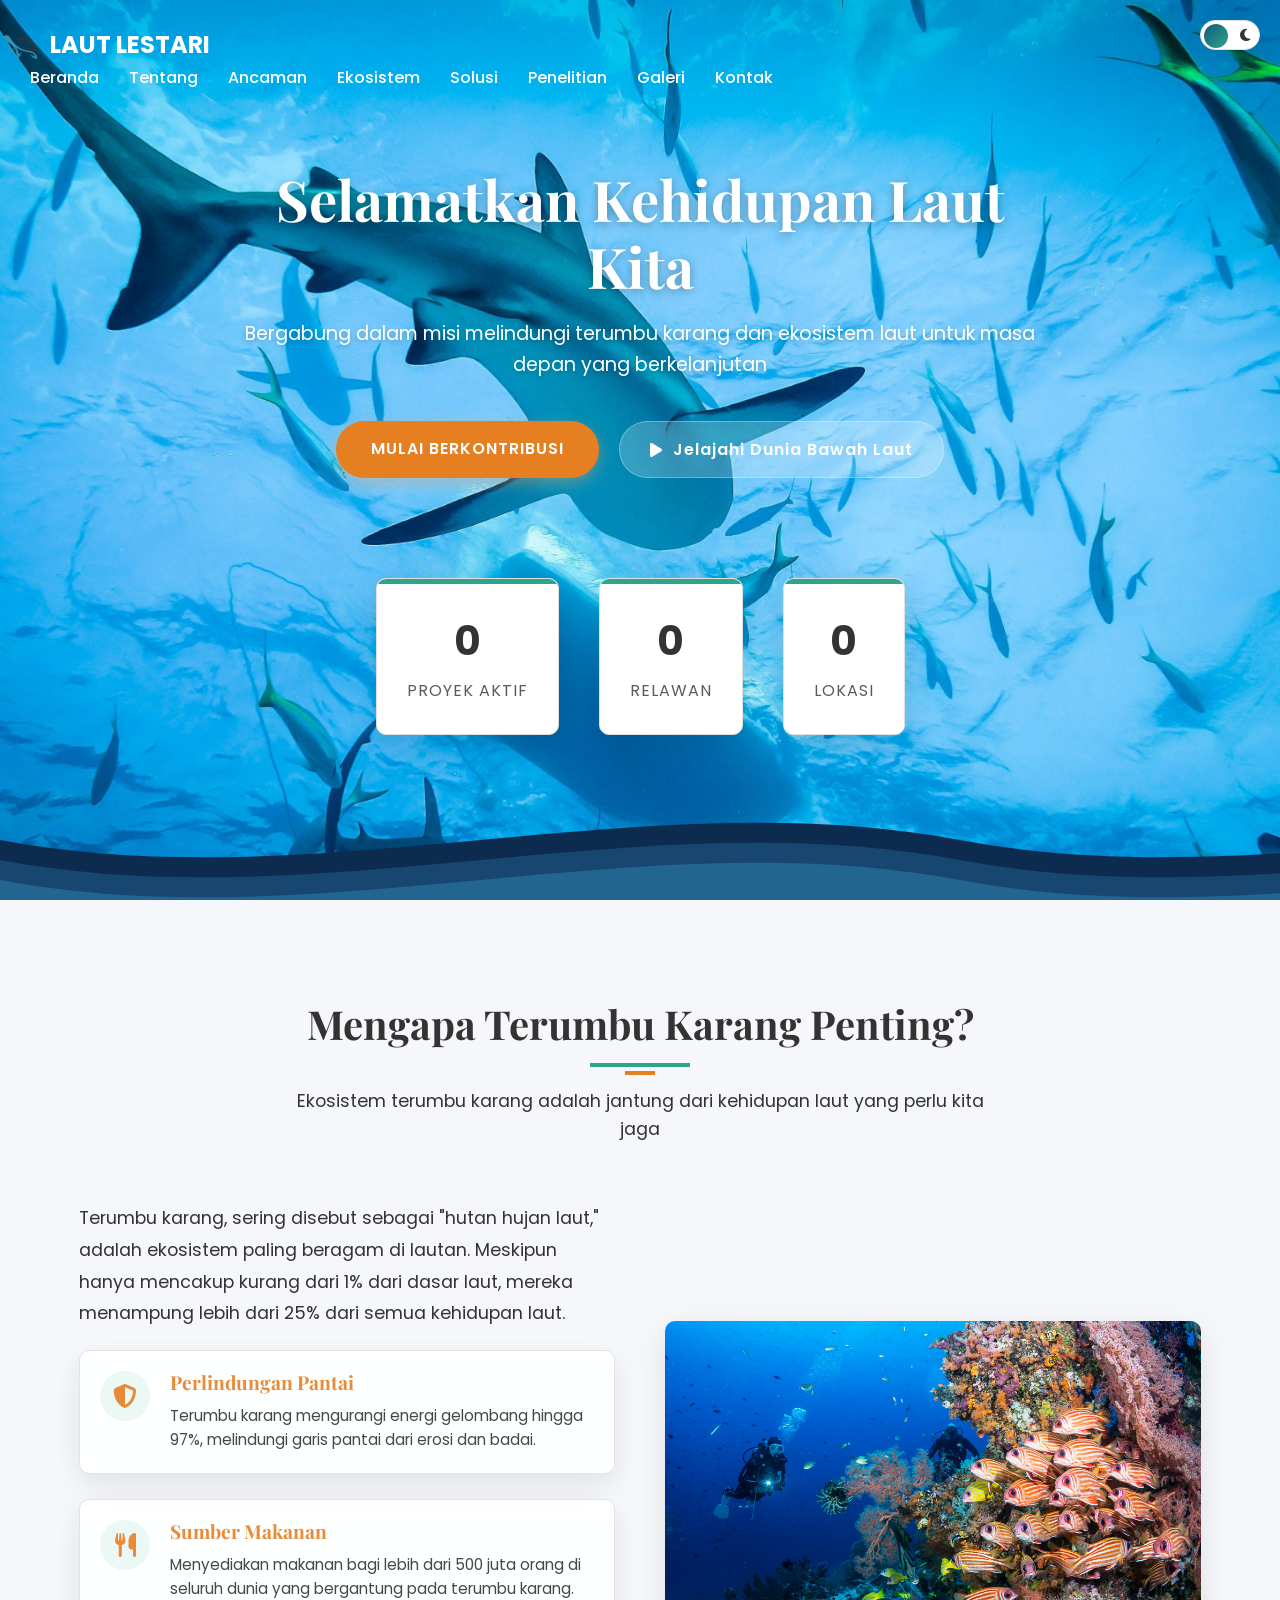
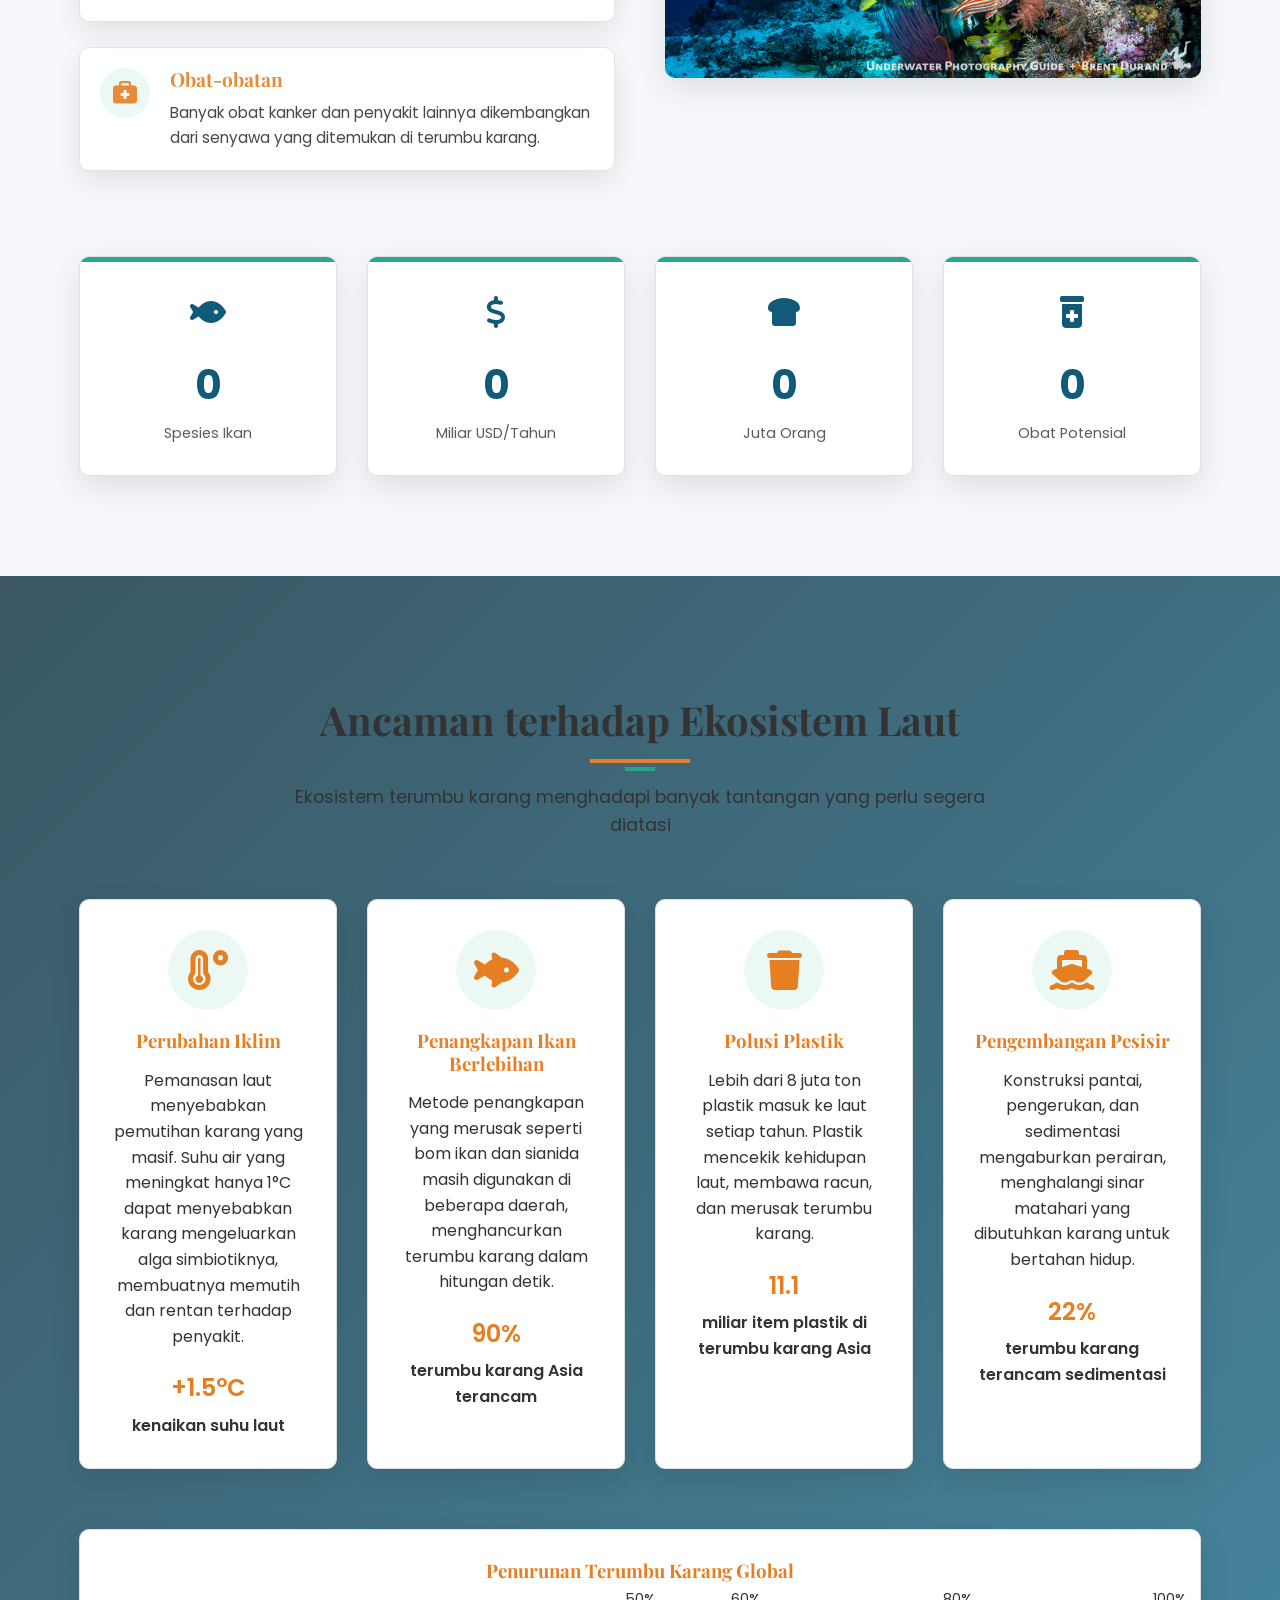
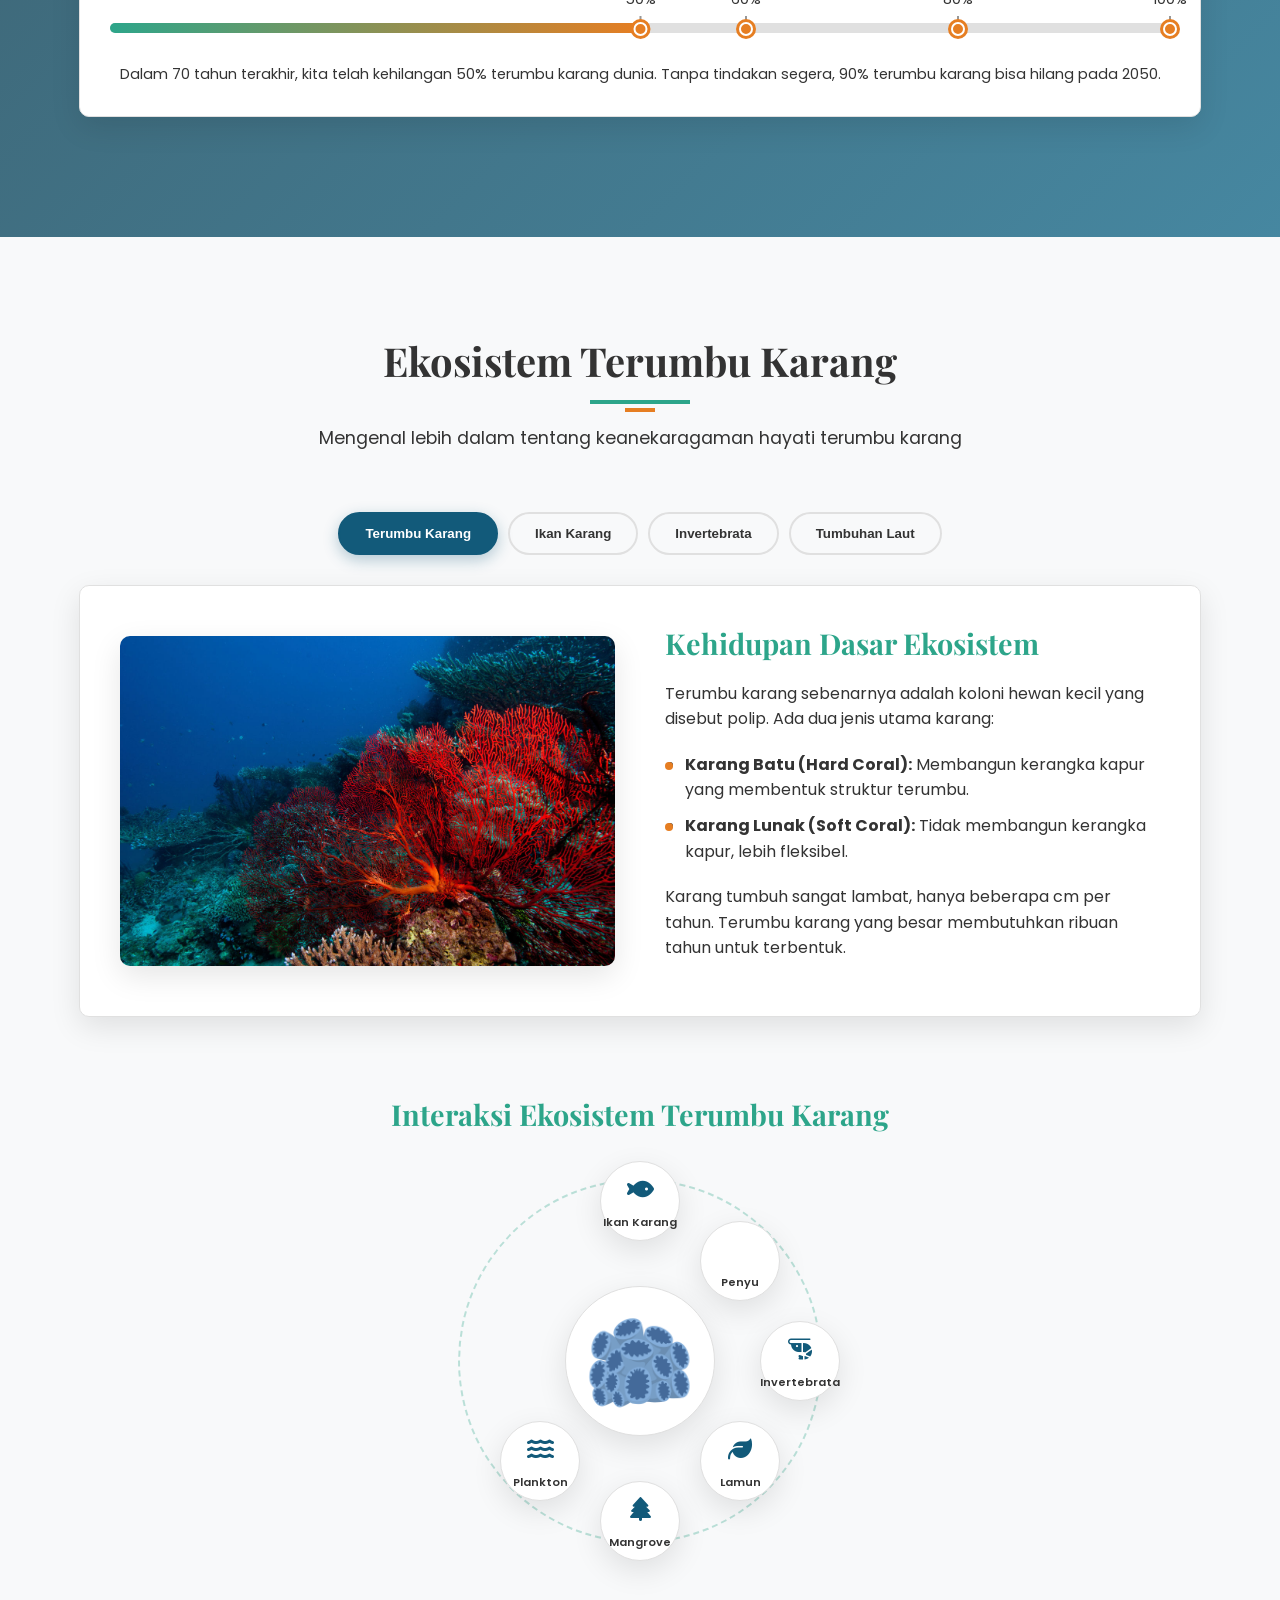
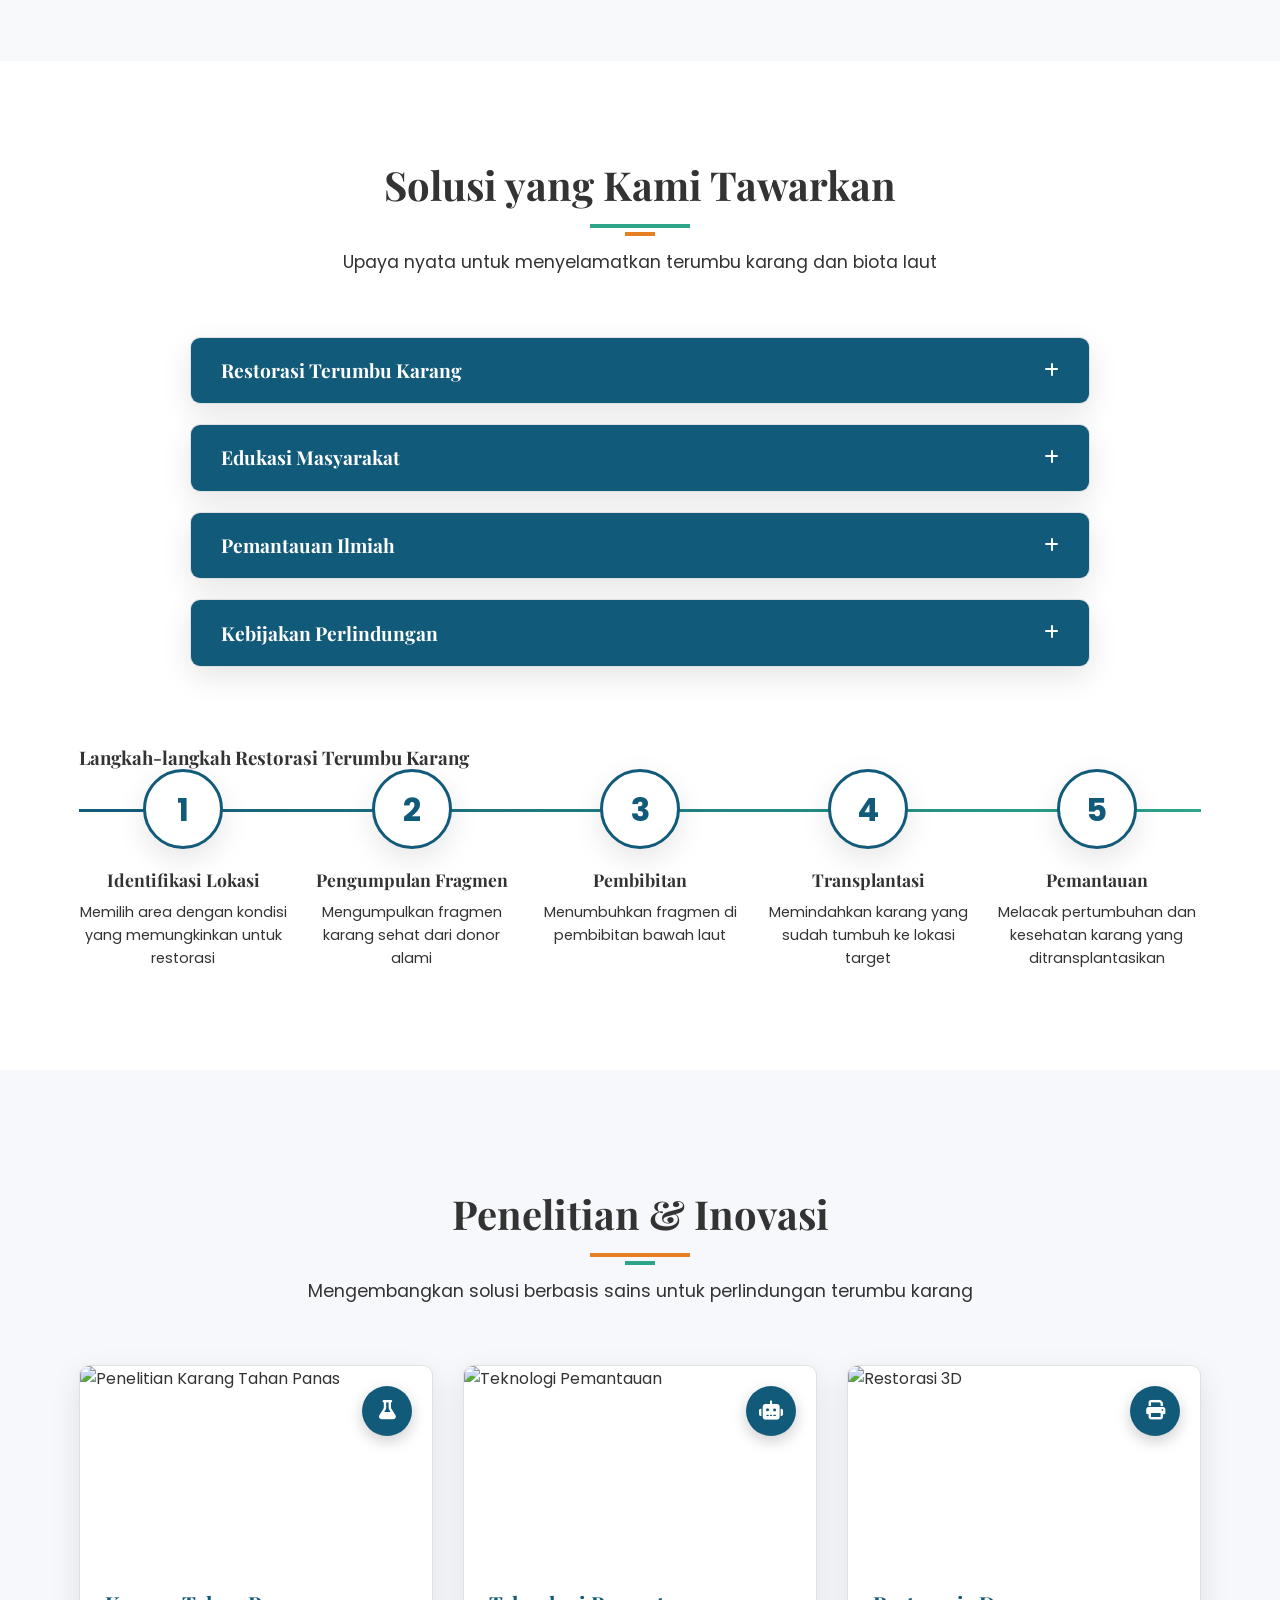
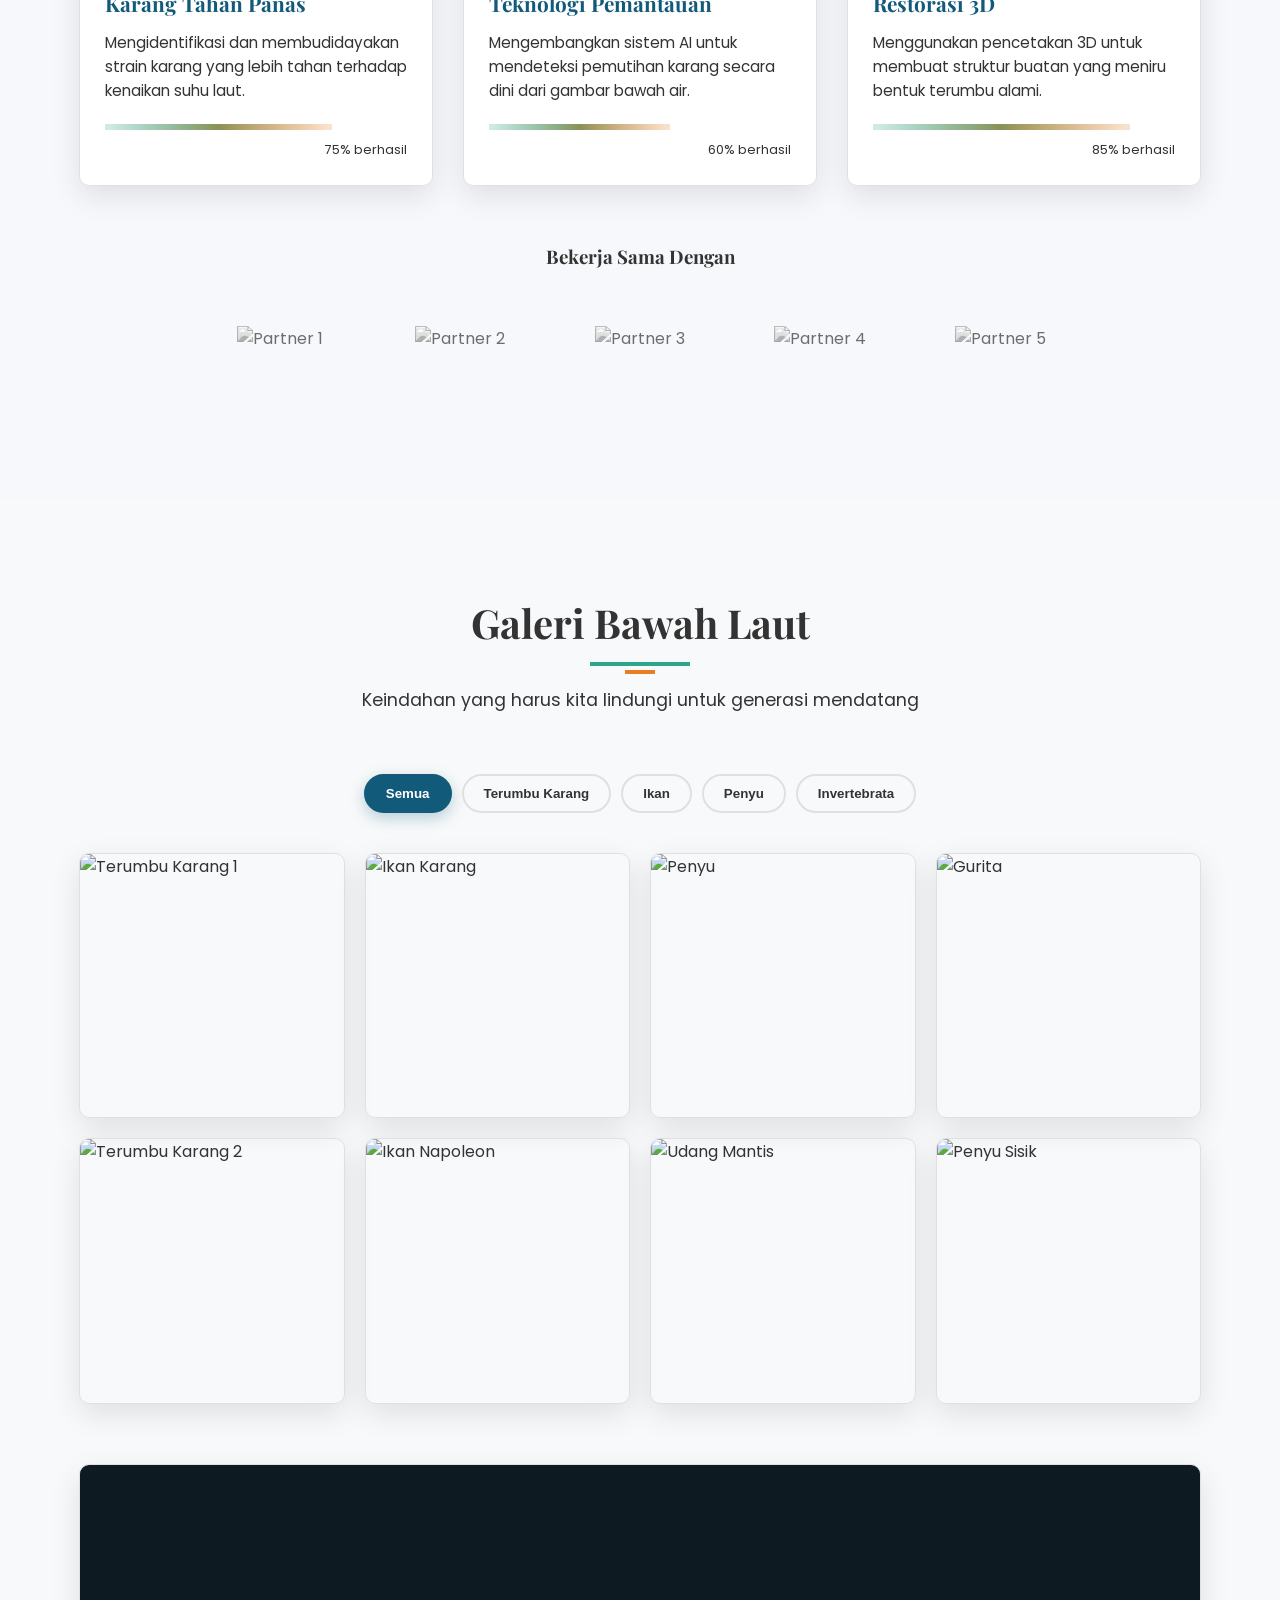
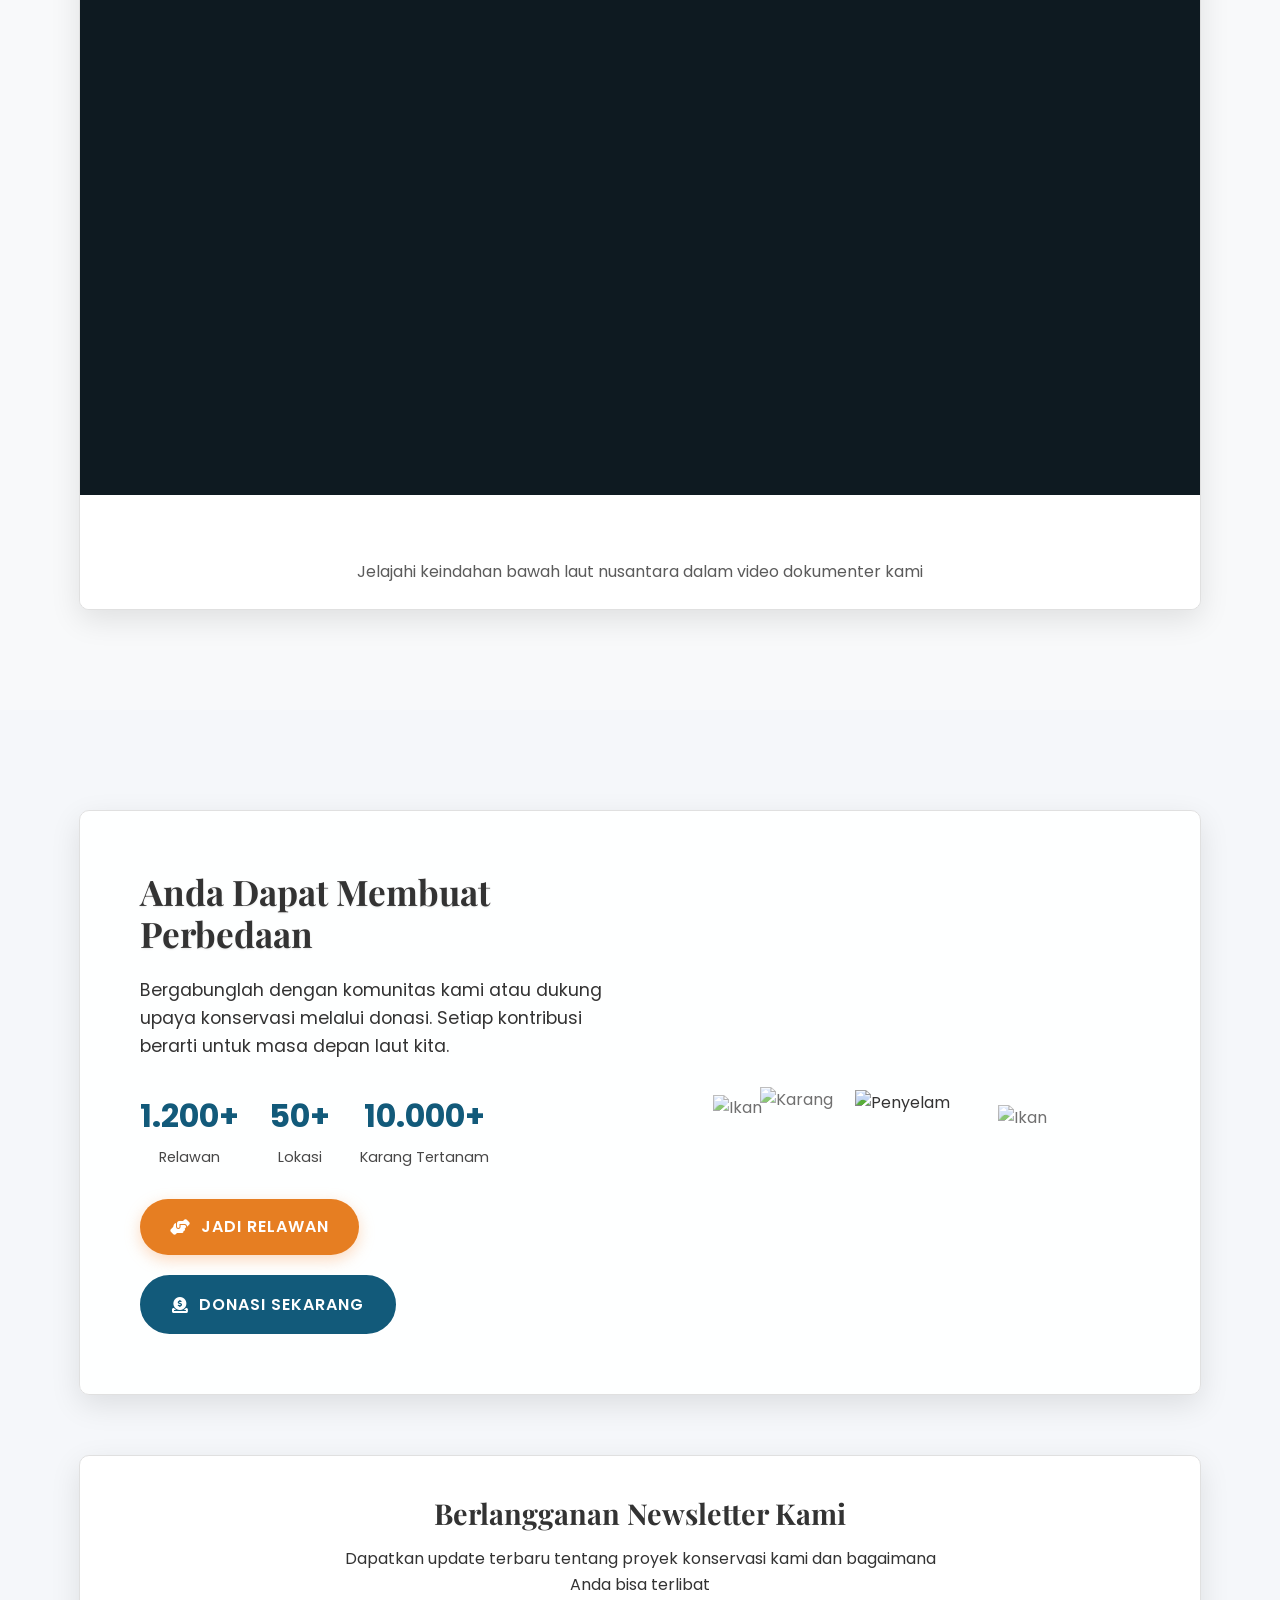
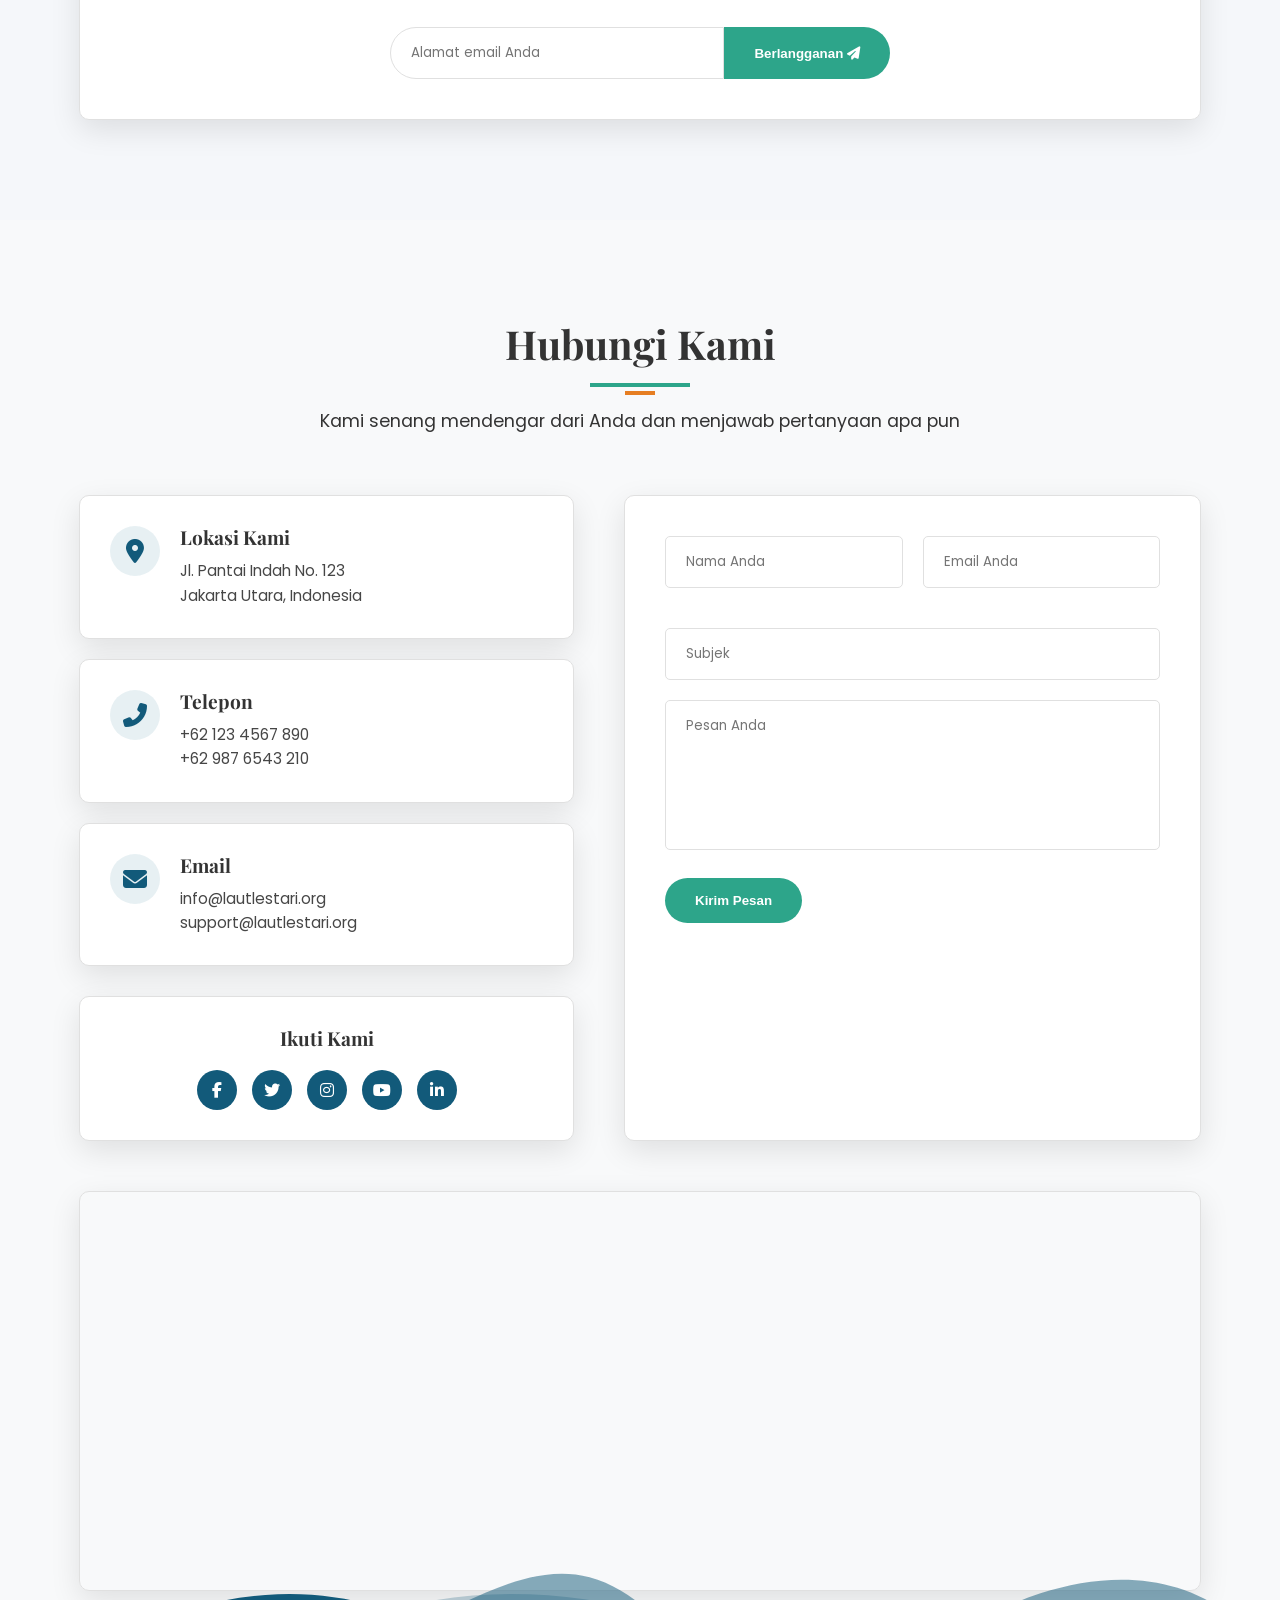
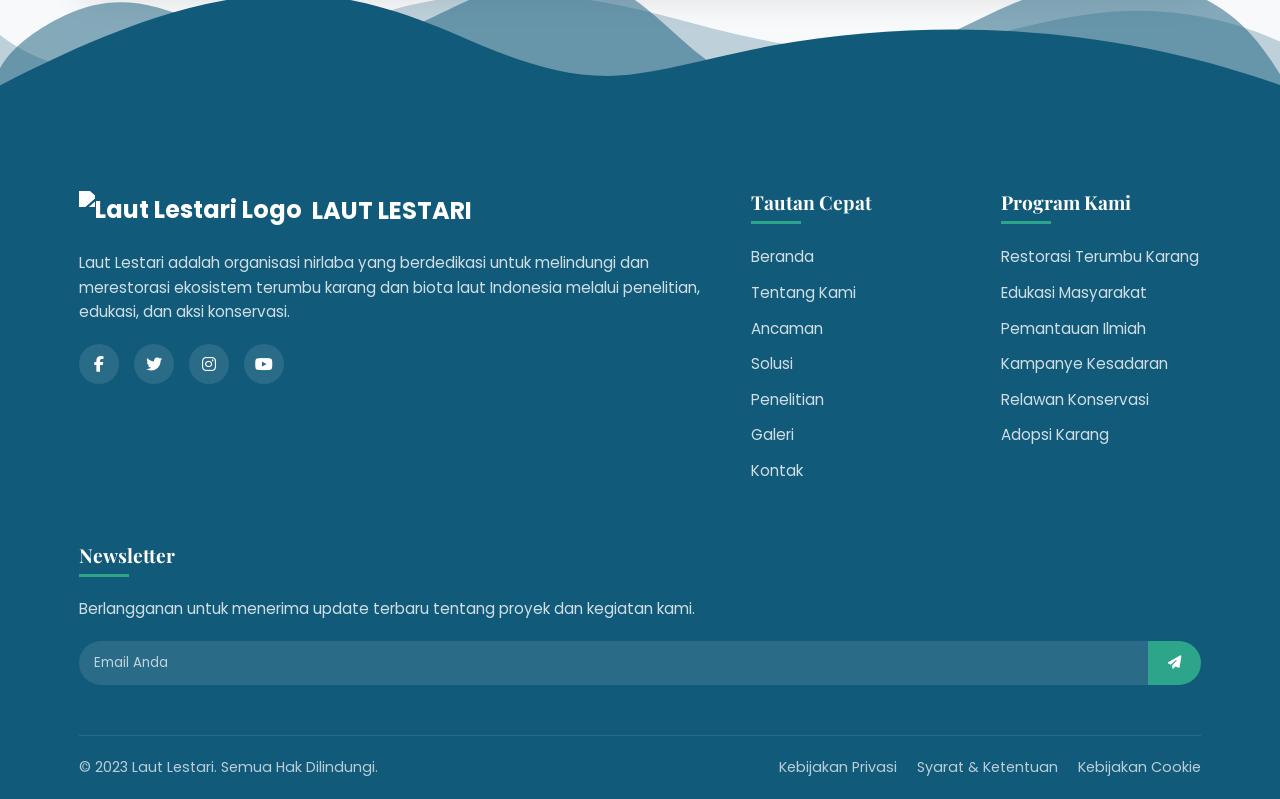
==== commit b1426797: "menggabungkan" ====
--- a/index.html
+++ b/index.html
@@ -9,14 +9,7 @@
     <link href="https://fonts.googleapis.com/css2?family=Poppins:wght@300;400;600;700&family=Playfair+Display:wght@400;700&display=swap" rel="stylesheet">
     <link rel="stylesheet" href="https://cdnjs.cloudflare.com/ajax/libs/animate.css/4.1.1/animate.min.css">
 </head>
-<script>
-// window.addEventListener('scroll', function() {
-//     const parallaxBg = document.querySelector('.parallax-bg');
-//     let scrollPosition = window.pageYOffset;
-//     parallaxBg.style.transform = 'translateY(' + scrollPosition * 0.3 + 'px)';
-// });
-</script>
-<body>
+<body class="light-mode">
     <div class="preloader">
         <div class="wave-wrapper">
             <div class="wave wave-1"></div>
@@ -26,7 +19,20 @@
         </div>
     </div>
 
-    <header class="parallax-header">
+    <!-- Theme Toggle -->
+    <div class="theme-toggle">
+        <input type="checkbox" id="theme-switch" class="theme-switch">
+        <label for="theme-switch" class="theme-label">
+            <span class="theme-icons">
+                <i class="fas fa-sun"></i>
+                <i class="fas fa-moon"></i>
+            </span>
+            <span class="theme-ball"></span>
+        </label>
+    </div>
+
+    <header class="hero-section">
+        <div class="hero-bg"></div>
         <!-- <div class="particles" id="particles-js"></div> -->
         <nav>
             <div class="logo">
@@ -50,32 +56,44 @@
             </div>
         </nav>
         <div class="hero-content">
-            <h1 class="animate__animated animate__fadeInDown">Selamatkan Keindahan Bawah Laut Kita</h1>
-            <p class="animate__animated animate__fadeInUp animate__delay-1s">Bergabunglah dalam upaya melindungi terumbu karang dan biota laut untuk generasi mendatang</p>
-            <div class="hero-buttons animate__animated animate__fadeIn animate__delay-2s">
-                <a href="#action" class="cta-button pulse">Ambil Aksi Sekarang</a>
-                <a href="#video" class="video-button">
-                    <i class="fas fa-play"></i> Tonton Video Kami
-                </a>
+            <div class="hero-text">
+                <h1 class="animate__animated animate__fadeInDown">Selamatkan Kehidupan Laut Kita</h1>
+                <p class="animate__animated animate__fadeInUp animate__delay-1s">Bergabung dalam misi melindungi terumbu karang dan ekosistem laut untuk masa depan yang berkelanjutan</p>
+                <div class="hero-buttons animate__animated animate__fadeIn animate__delay-2s">
+                    <a href="#action" class="cta-button pulse">Mulai Berkontribusi</a>
+                    <a href="#video" class="video-button">
+                        <i class="fas fa-play"></i> Jelajahi Dunia Bawah Laut
+                    </a>
+                </div>
+            </div>
+            <div class="hero-stats">
+                <div class="stat-item">
+                    <div class="stat-number" data-count="27">0</div>
+                    <div class="stat-label">Proyek Aktif</div>
+                </div>
+                <div class="stat-item">
+                    <div class="stat-number" data-count="1200">0</div>
+                    <div class="stat-label">Relawan</div>
+                </div>
+                <div class="stat-item">
+                    <div class="stat-number" data-count="45">0</div>
+                    <div class="stat-label">Lokasi</div>
+                </div>
             </div>
         </div>
         <div class="scroll-down animate__animated animate__bounce animate__infinite">
             <span></span>
         </div>
-        <div class="water-wave">
-          <svg class="wave-svg" viewBox="0 0 1200 120" preserveAspectRatio="none">
-            <path class="wave-path wave-one" 
-                  d="M0,60 C150,120 300,0 450,60 C600,120 750,0 900,60 C1050,120 1200,60 1200,60 L1200,120 L0,120 Z" 
-                  fill="#1a355c"/>
-            <path class="wave-path wave-two" 
-                  d="M0,80 C150,140 300,20 450,80 C600,140 750,20 900,80 C1050,140 1200,80 1200,80 L1200,120 L0,120 Z" 
-                  fill="#256fa1" opacity="0.7"/>
-            <path class="wave-path wave-three" 
-                  d="M0,100 C150,160 300,40 450,100 C600,160 750,40 900,100 C1050,160 1200,100 1200,100 L1200,120 L0,120 Z" 
-                  fill="#5d9cb5" opacity="0.5"/>
-          </svg>
-        </div>
-
+            <div class="water-wave">
+              <svg class="wave-svg" viewBox="0 0 1200 120" preserveAspectRatio="none">
+                <path class="wave-path wave-one" 
+                      d="M0,60 C150,120 300,0 450,60 C600,120 750,0 900,60 C1050,120 1200,60 1200,60 L1200,120 L0,120 Z"/>
+                <path class="wave-path wave-two" 
+                      d="M0,80 C150,140 300,20 450,80 C600,140 750,20 900,80 C1050,140 1200,80 1200,80 L1200,120 L0,120 Z"/>
+                <path class="wave-path wave-three" 
+                      d="M0,100 C150,160 300,40 450,100 C600,160 750,40 900,100 C1050,160 1200,100 1200,100 L1200,120 L0,120 Z"/>
+              </svg>
+            </div>
     </header>
 
     <section id="about" class="about-section">
--- a/css/style.css
+++ b/css/style.css
@@ -1,395 +1,646 @@
-/* Global Styles */
+/* Color Variables */
 :root {
-    --primary-color: #1a6b8a;
-    --primary-dark: #0d4b63;
-    --primary-light: #5d9cb5;
-    --secondary-color: #3ab795;
-    --secondary-dark: #2a8a6f;
-    --accent-color: #f4a261;
-    --accent-dark: #e67e22;
-    --dark-color: #264653;
-    --light-color: #f8f9fa;
-    --text-color: #333;
-    --text-light: #fff;
-    --text-gray: #777;
-    --overlay-dark: rgba(0, 0, 0, 0.7);
-    --overlay-light: rgba(255, 255, 255, 0.15);
-    --box-shadow: 0 10px 30px rgba(0, 0, 0, 0.1);
-    --transition: all 0.4s ease;
-    --border-radius: 10px;
+  /* Dark Mode Colors */
+  --dark-primary: #0a2e3d;
+  --dark-secondary: #125a7a;
+  --dark-accent: #2da58a;
+  --dark-background: #0e1a21;
+  --dark-text: #ffffff;
+  --dark-card: #1a2a33;
+  --dark-border: #2a3b44;
+
+  /* Light Mode Colors */
+  --light-primary: #125a7a;
+  --light-secondary: #2da58a;
+  --light-accent: #e67e22;
+  --light-background: #f8f9fa;
+  --light-text: #333333;
+  --light-card: #ffffff;
+  --light-border: #e0e0e0;
+
+  /* Common Colors */
+  --white: #ffffff;
+  --black: #000000;
+
+  --primary-color: var(--light-primary);
+  --secondary-color: var(--light-secondary);
+  --accent-color: var(--light-accent);
+  --background-color: var(--light-background);
+  --text-color: var(--light-text);
+  --card-bg: var(--light-card);
+  --border-color: var(--light-border);
+  --box-shadow: 0 10px 30px rgba(0, 0, 0, 0.1);
+  --transition: all 0.4s ease;
+  --border-radius: 10px;
+}
+
+/* Dark Mode Styles */
+body.dark-mode {
+  --primary-color: var(--dark-primary);
+  --secondary-color: var(--dark-secondary);
+  --accent-color: var(--dark-accent);
+  --background-color: var(--dark-background);
+  --text-color: var(--dark-text);
+  --card-bg: var(--dark-card);
+  --border-color: var(--dark-border);
+  --box-shadow: 0 10px 30px rgba(0, 0, 0, 0.3);
+
+  --action-card-bg: rgba(26, 42, 51, 0.95);
+  --bg-brightness: 0.8;
+  --img-brightness: 0.9;
+  --overlay-color: rgba(14, 26, 33, 0.7);
+  --progress-shine-opacity: 0.5;
+  --map-brightness: 0.9;
+  --input-bg: var(--dark-card);
+  --social-bg: rgba(255, 255, 255, 0.1);
+  --social-icon: var(--primary-color);
+  background-color: var(--background-color);
+  color: var(--text-color);
+}
+
+body.dark-mode .social-icons a:hover {
+  background: var(--accent-color);
+  color: var(--white);
+}
+
+body.dark-mode footer {
+  background: var(--dark-primary);
+}
+
+body.dark-mode .footer-social a {
+  background: rgba(255, 255, 255, 0.2);
+}
+
+body.dark-mode .stat-item {
+  box-shadow: 0 10px 30px rgba(0, 0, 0, 0.3);
+}
+
+body.dark-mode .stat-item:hover {
+  box-shadow: 0 15px 40px rgba(0, 0, 0, 0.4);
+}
+
+body.dark-mode .stat-label {
+  opacity: 0.9;
+}
+
+/* Theme Toggle - Improved Version */
+.theme-toggle {
+  position: fixed;
+  top: 20px;
+  right: 20px;
+  z-index: 1001;
+}
+
+.theme-switch {
+  display: none;
+}
+
+.theme-label {
+  display: block;
+  width: 60px;
+  height: 30px;
+  background: var(--card-bg);
+  border-radius: 50px;
+  position: relative;
+  cursor: pointer;
+  box-shadow: var(--box-shadow);
+  border: 1px solid var(--border-color);
+  overflow: hidden;
+}
+
+.theme-icons {
+  position: absolute;
+  top: 0;
+  left: 0;
+  width: 100%;
+  height: 100%;
+  display: flex;
+  justify-content: space-between;
+  align-items: center;
+  padding: 0 8px;
+  z-index: 1;
+}
+
+.theme-icons i {
+  font-size: 14px;
+  color: var(--text-color);
+  transition: all 0.4s ease;
+}
+
+.theme-ball {
+  position: absolute;
+  top: 3px;
+  left: 3px;
+  width: 24px;
+  height: 24px;
+  background: linear-gradient(
+    135deg,
+    var(--primary-color),
+    var(--secondary-color)
+  );
+  border-radius: 50%;
+  transition: transform 0.4s cubic-bezier(0.68, -0.55, 0.265, 1.55);
+  z-index: 2;
+}
+
+.theme-switch:checked + .theme-label .theme-ball {
+  transform: translateX(30px);
+}
+
+/* Hero Section with Background Image */
+.hero-section {
+  height: 100vh;
+  position: relative;
+  display: flex;
+  flex-direction: column;
+  justify-content: center;
+  align-items: center;
+  text-align: center;
+  color: var(--white);
+  overflow: hidden;
+}
+
+.hero-bg {
+  position: absolute;
+  top: 0;
+  left: 0;
+  width: 100%;
+  height: 100%;
+  background-image: url("../images/ocean-fish.jpg");
+  background-size: cover;
+  background-position: center;
+  animation: zoomEffect 20s infinite alternate;
+}
+
+@keyframes zoomEffect {
+  0% {
+    transform: scale(1);
+  }
+  100% {
+    transform: scale(1.1);
+  }
+}
+
+.hero-section::before {
+  content: "";
+  position: absolute;
+  top: 0;
+  left: 0;
+  width: 100%;
+  height: 100%;
+  background: linear-gradient(
+    135deg,
+    rgba(10, 46, 61, 0.9) 0%,
+    rgba(18, 90, 122, 0.7) 100%
+  );
+  z-index: -1;
+}
+
+.hero-content {
+  position: relative;
+  z-index: 3;
+  width: 100%;
+  max-width: 1200px;
+  margin: 0 auto;
+  padding: 0 20px;
+  display: flex;
+  flex-direction: column;
+  align-items: center;
+}
+
+.hero-text {
+  max-width: 800px;
+  margin-bottom: 50px;
+}
+
+.hero-content h1 {
+  font-size: 3.5rem;
+  margin-bottom: 20px;
+  text-shadow: 0 2px 10px rgba(0, 0, 0, 0.5);
+  line-height: 1.2;
+}
+
+.hero-content p {
+  font-size: 1.3rem;
+  margin-bottom: 40px;
+  text-shadow: 0 2px 5px rgba(0, 0, 0, 0.3);
+  opacity: 0.9;
+}
+
+.hero-stats {
+  display: flex;
+  gap: 40px;
+  margin-top: 50px;
+}
+
+.hero-stats .stat-item {
+  text-align: center;
+}
+
+.hero-stats .stat-number {
+  font-size: 2.5rem;
+  font-weight: 700;
+  color: var(--text-color);
+  margin-bottom: 5px;
+}
+
+.hero-stats .stat-label {
+  font-size: 1rem;
+  color: var(--text-color);
+  text-transform: uppercase;
+  letter-spacing: 1px;
+}
+
+/* Dark Mode Icon Colors */
+body.dark-mode i,
+body.dark-mode .stat-number,
+body.dark-mode .stat-label,
+body.dark-mode .hero-stats .stat-number,
+body.dark-mode .hero-stats .stat-label,
+body.dark-mode .theme-icons i {
+  color: var(--white) !important;
 }
 
 * {
-    margin: 0;
-    padding: 0;
-    box-sizing: border-box;
+  margin: 0;
+  padding: 0;
+  box-sizing: border-box;
 }
 
 body {
-    font-family: 'Poppins', sans-serif;
-    color: var(--text-color);
-    line-height: 1.6;
-    overflow-x: hidden;
-    background-color: #f5f7fa;
-}
-
-h1, h2, h3, h4, h5 {
-    font-family: 'Playfair Display', serif;
-    font-weight: 700;
-    line-height: 1.2;
-    color: var(--dark-color);
+  font-family: "Poppins", sans-serif;
+  color: var(--text-color);
+  line-height: 1.6;
+  overflow-x: hidden;
+  background-color: #f5f7fa;
+}
+
+h1,
+h2,
+h3,
+h4,
+h5 {
+  font-family: "Playfair Display", serif;
+  font-weight: 700;
+  line-height: 1.2;
+  color: var(--dark-color);
 }
 
 a {
-    text-decoration: none;
-    color: inherit;
+  text-decoration: none;
+  color: inherit;
 }
 
 .container {
-    width: 90%;
-    max-width: 1200px;
-    margin: 0 auto;
-    padding: 0 15px;
+  width: 90%;
+  max-width: 1200px;
+  margin: 0 auto;
+  padding: 0 15px;
 }
 
 .section-title {
-    text-align: center;
-    margin-bottom: 60px;
-    position: relative;
+  text-align: center;
+  margin-bottom: 60px;
+  position: relative;
 }
 
 .section-title h2 {
-    font-size: 2.5rem;
-    margin-bottom: 15px;
-    position: relative;
-    display: inline-block;
+  font-size: 2.5rem;
+  margin-bottom: 15px;
+  position: relative;
+  display: inline-block;
 }
 
 .section-title.light h2 {
-    color: var(--text-light);
+  color: var(--text-light);
 }
 
 .underline {
-    width: 100px;
-    height: 4px;
-    background: var(--secondary-color);
-    margin: 0 auto 20px;
-    position: relative;
+  width: 100px;
+  height: 4px;
+  background: var(--secondary-color);
+  margin: 0 auto 20px;
+  position: relative;
 }
 
 .underline::after {
-    content: '';
-    position: absolute;
-    width: 30px;
-    height: 4px;
-    background: var(--accent-color);
-    left: 50%;
-    transform: translateX(-50%);
-    bottom: -8px;
+  content: "";
+  position: absolute;
+  width: 30px;
+  height: 4px;
+  background: var(--accent-color);
+  left: 50%;
+  transform: translateX(-50%);
+  bottom: -8px;
 }
 
 .section-title.light .underline {
-    background: var(--accent-color);
+  background: var(--accent-color);
 }
 
 .section-title.light .underline::after {
-    background: var(--secondary-color);
+  background: var(--secondary-color);
 }
 
 .section-subtitle {
-    font-size: 1.1rem;
-    color: var(--text-gray);
-    max-width: 700px;
-    margin: 0 auto;
+  font-size: 1.1rem;
+  color: var(--text-gray);
+  max-width: 700px;
+  margin: 0 auto;
 }
 
 /* Preloader */
 .preloader {
-    position: fixed;
-    top: 0;
-    left: 0;
-    width: 100%;
-    height: 100%;
-    background: var(--primary-color);
-    display: flex;
-    justify-content: center;
-    align-items: center;
-    z-index: 9999;
-    transition: opacity 0.5s ease;
+  position: fixed;
+  top: 0;
+  left: 0;
+  width: 100%;
+  height: 100%;
+  background: var(--primary-color);
+  display: flex;
+  justify-content: center;
+  align-items: center;
+  z-index: 9999;
+  transition: opacity 0.5s ease;
 }
 
 .preloader.fade-out {
+  opacity: 0;
+}
+
+.wave-wrapper {
+  position: relative;
+  width: 150px;
+  height: 150px;
+}
+
+.wave {
+  position: absolute;
+  width: 100%;
+  height: 100%;
+  border-radius: 50%;
+  border: 2px solid rgba(255, 255, 255, 0.2);
+  animation: wave 2s linear infinite;
+}
+
+.wave-1 {
+  animation-delay: 0s;
+}
+
+.wave-2 {
+  animation-delay: 0.5s;
+}
+
+.wave-3 {
+  animation-delay: 1s;
+}
+
+.wave-title {
+  position: absolute;
+  top: 50%;
+  left: 50%;
+  transform: translate(-50%, -50%);
+  color: white;
+  font-size: 1.2rem;
+  font-weight: bold;
+  text-align: center;
+}
+
+@keyframes wave {
+  0% {
+    transform: scale(0.2);
+    opacity: 1;
+  }
+  100% {
+    transform: scale(1);
     opacity: 0;
-}
-
-.wave-wrapper {
-    position: relative;
-    width: 150px;
-    height: 150px;
-}
-
-.wave {
-    position: absolute;
-    width: 100%;
-    height: 100%;
-    border-radius: 50%;
-    border: 2px solid rgba(255, 255, 255, 0.2);
-    animation: wave 2s linear infinite;
-}
-
-.wave-1 {
-    animation-delay: 0s;
-}
-
-.wave-2 {
-    animation-delay: 0.5s;
-}
-
-.wave-3 {
-    animation-delay: 1s;
-}
-
-.wave-title {
-    position: absolute;
-    top: 50%;
-    left: 50%;
-    transform: translate(-50%, -50%);
-    color: white;
-    font-size: 1.2rem;
-    font-weight: bold;
-    text-align: center;
-}
-
-@keyframes wave {
-    0% {
-        transform: scale(0.2);
-        opacity: 1;
-    }
-    100% {
-        transform: scale(1);
-        opacity: 0;
-    }
+  }
 }
 
 /* Header & Navigation */
 .parallax-header {
-    height: 100vh;
-    background: url('../images/ocean-fish.jpg') no-repeat center center/cover;
-    position: relative;
-    display: flex;
-    flex-direction: column;
-    justify-content: center;
-    align-items: center;
-    text-align: center;
-    color: var(--text-light);
-    overflow: hidden;
-    background-attachment: fixed;
+  height: 100vh;
+  background: url("../images/coral-reef1.jpg") no-repeat center center/cover;
+  position: relative;
+  display: flex;
+  flex-direction: column;
+  justify-content: center;
+  align-items: center;
+  text-align: center;
+  color: var(--text-light);
+  overflow: hidden;
+  background-attachment: fixed;
 }
 
 .parallax-header::before {
-    content: '';
-    position: absolute;
-    top: 0;
-    left: 0;
-    width: 100%;
-    height: 100%;
-    /* background: linear-gradient(135deg, rgba(26, 107, 138, 0.8) 0%, rgba(58, 183, 149, 0.6) 100%); */
-    z-index: 1;
+  content: "";
+  position: absolute;
+  top: 0;
+  left: 0;
+  width: 100%;
+  height: 100%;
+  background: linear-gradient(
+    135deg,
+    rgba(26, 107, 138, 0.8) 0%,
+    rgba(58, 183, 149, 0.6) 100%
+  );
+  z-index: 1;
 }
 
 #particles-js {
-    position: absolute;
-    width: 100%;
-    height: 100%;
-    top: 0;
-    left: 0;
-    z-index: 1;
+  position: absolute;
+  width: 100%;
+  height: 100%;
+  top: 0;
+  left: 0;
+  z-index: 1;
 }
 
 nav {
-    width: 100%;
-    position: fixed;
-    top: 0;
-    left: 0;
-    z-index: 1000;
-    padding: 25px 0;
-    transition: var(--transition);
+  width: 100%;
+  position: fixed;
+  top: 0;
+  left: 0;
+  z-index: 1000;
+  padding: 25px 0;
+  transition: var(--transition);
 }
 
 nav.scrolled {
-    background: rgba(26, 107, 138, 0.95);
-    padding: 15px 0;
-    box-shadow: 0 5px 20px rgba(0, 0, 0, 0.1);
-    backdrop-filter: blur(10px);
+  background: rgba(26, 107, 138, 0.95);
+  padding: 15px 0;
+  box-shadow: 0 5px 20px rgba(0, 0, 0, 0.1);
+  backdrop-filter: blur(10px);
 }
 
 .logo {
-    display: flex;
-    align-items: center;
-    color: var(--text-light);
-    font-weight: 700;
-    font-size: 1.5rem;
-    z-index: 1001;
+  display: flex;
+  align-items: center;
+  color: var(--text-light);
+  font-weight: 700;
+  font-size: 1.5rem;
+  z-index: 1001;
 }
 
 .logo img {
-    height: 40px;
-    margin-right: 10px;
+  height: 40px;
+  margin-right: 10px;
 }
 
 .nav-links {
-    display: flex;
-    list-style: none;
+  display: flex;
+  list-style: none;
 }
 
 .nav-links li {
-    margin-left: 30px;
-    position: relative;
+  margin-left: 30px;
+  position: relative;
 }
 
 .nav-links a {
-    color: var(--text-light);
-    font-weight: 500;
-    transition: var(--transition);
-    position: relative;
-    font-size: 1rem;
+  color: var(--text-light);
+  font-weight: 500;
+  transition: var(--transition);
+  position: relative;
+  font-size: 1rem;
 }
 
 .nav-links a::after {
-    content: '';
-    position: absolute;
-    bottom: -5px;
-    left: 0;
-    width: 0;
-    height: 2px;
-    background: var(--accent-color);
-    transition: var(--transition);
+  content: "";
+  position: absolute;
+  bottom: -5px;
+  left: 0;
+  width: 0;
+  height: 2px;
+  background: var(--accent-color);
+  transition: var(--transition);
 }
 
 .nav-links a:hover::after {
-    width: 100%;
+  width: 100%;
 }
 
 .burger {
-    display: none;
-    cursor: pointer;
-    z-index: 1001;
+  display: none;
+  cursor: pointer;
+  z-index: 1001;
 }
 
 .burger div {
-    width: 25px;
-    height: 3px;
-    background: var(--text-light);
-    margin: 5px;
-    transition: var(--transition);
+  width: 25px;
+  height: 3px;
+  background: var(--text-light);
+  margin: 5px;
+  transition: var(--transition);
 }
 
 /* Hero Content */
 .hero-content {
-    position: relative;
-    z-index: 2;
-    padding: 0 20px;
-    max-width: 900px;
-    margin: 0 auto;
+  position: relative;
+  z-index: 2;
+  padding: 0 20px;
+  max-width: 900px;
+  margin: 0 auto;
 }
 
 .hero-content h1 {
-    font-size: 3.5rem;
-    margin-bottom: 20px;
-    text-shadow: 0 2px 10px rgba(0, 0, 0, 0.3);
+  font-size: 3.5rem;
+  margin-bottom: 20px;
+  text-shadow: 0 2px 10px rgba(0, 0, 0, 0.3);
 }
 
 .hero-content p {
-    font-size: 1.2rem;
-    margin-bottom: 40px;
-    text-shadow: 0 2px 5px rgba(0, 0, 0, 0.2);
+  font-size: 1.2rem;
+  margin-bottom: 40px;
+  text-shadow: 0 2px 5px rgba(0, 0, 0, 0.2);
 }
 
 .hero-buttons {
-    display: flex;
-    gap: 20px;
-    justify-content: center;
-    flex-wrap: wrap;
+  display: flex;
+  gap: 20px;
+  justify-content: center;
+  flex-wrap: wrap;
 }
 
 .cta-button {
-    display: inline-block;
-    background: var(--accent-color);
-    color: var(--text-light);
-    padding: 15px 35px;
-    border-radius: 50px;
-    font-weight: 600;
-    text-transform: uppercase;
-    letter-spacing: 1px;
-    transition: var(--transition);
-    box-shadow: 0 5px 15px rgba(244, 162, 97, 0.4);
+  display: inline-block;
+  background: var(--accent-color);
+  color: var(--text-light);
+  padding: 15px 35px;
+  border-radius: 50px;
+  font-weight: 600;
+  text-transform: uppercase;
+  letter-spacing: 1px;
+  transition: var(--transition);
+  box-shadow: 0 5px 15px rgba(244, 162, 97, 0.4);
 }
 
 .cta-button:hover {
-    background: var(--accent-dark);
-    transform: translateY(-5px);
-    box-shadow: 0 10px 25px rgba(244, 162, 97, 0.5);
+  background: var(--accent-dark);
+  transform: translateY(-5px);
+  box-shadow: 0 10px 25px rgba(244, 162, 97, 0.5);
 }
 
 .video-button {
-    display: inline-flex;
-    align-items: center;
-    background: rgba(255, 255, 255, 0.2);
-    color: var(--text-light);
-    padding: 15px 30px;
-    border-radius: 50px;
-    font-weight: 600;
-    letter-spacing: 1px;
-    transition: var(--transition);
-    backdrop-filter: blur(5px);
-    border: 1px solid rgba(255, 255, 255, 0.3);
+  display: inline-flex;
+  align-items: center;
+  background: rgba(255, 255, 255, 0.2);
+  color: var(--text-light);
+  padding: 15px 30px;
+  border-radius: 50px;
+  font-weight: 600;
+  letter-spacing: 1px;
+  transition: var(--transition);
+  backdrop-filter: blur(5px);
+  border: 1px solid rgba(255, 255, 255, 0.3);
 }
 
 .video-button i {
-    margin-right: 10px;
-    font-size: 1rem;
+  margin-right: 10px;
+  font-size: 1rem;
 }
 
 .video-button:hover {
-    background: rgba(255, 255, 255, 0.3);
-    transform: translateY(-5px);
+  background: rgba(255, 255, 255, 0.3);
+  transform: translateY(-5px);
 }
 
 /* Scroll Down Indicator */
 .scroll-down {
-    position: absolute;
-    bottom: 40px;
-    left: 50%;
-    transform: translateX(-50%);
-    z-index: 2;
+  position: absolute;
+  bottom: 40px;
+  left: 50%;
+  transform: translateX(-50%);
+  z-index: 2;
 }
 
 .scroll-down span {
-    display: block;
-    width: 20px;
-    height: 20px;
-    border-bottom: 2px solid var(--text-light);
-    border-right: 2px solid var(--text-light);
-    transform: rotate(45deg);
-    margin: -10px;
-    animation: scrollDown 2s infinite;
+  display: block;
+  width: 20px;
+  height: 20px;
+  border-bottom: 2px solid var(--text-light);
+  border-right: 2px solid var(--text-light);
+  transform: rotate(45deg);
+  margin: -10px;
+  animation: scrollDown 2s infinite;
 }
 
 @keyframes scrollDown {
-    0% {
-        opacity: 0;
-        transform: rotate(45deg) translate(-10px, -10px);
-    }
-    50% {
-        opacity: 1;
-    }
-    100% {
-        opacity: 0;
-        transform: rotate(45deg) translate(10px, 10px);
-    }
+  0% {
+    opacity: 0;
+    transform: rotate(45deg) translate(-10px, -10px);
+  }
+  50% {
+    opacity: 1;
+  }
+  100% {
+    opacity: 0;
+    transform: rotate(45deg) translate(10px, 10px);
+  }
 }
 
 /* Water Wave Effect */
+/* Water Wave - Base Styles */
 .water-wave {
   position: absolute; 
   bottom: 0; 
@@ -397,2111 +648,2335 @@
   width: 100%;
   height: 120px;
   overflow: hidden;
-  z-index: 1; 
+  z-index: 1;
 }
 
 .wave-svg {
   position: absolute;
-  bottom: 0; 
+  bottom: 0;
   left: 0;
   width: 200%;
   height: 100%;
 }
 
-/* .hero-container {
-  position: relative;
-  min-height: 100vh; 
-  padding-bottom: 120px; 
-} */
-
+/* Wave Colors - Light Theme (Default) */
+:root {
+  --wave-dark: #0d2b4e;
+  --wave-medium: #1a4d7a;
+  --wave-light: #2a7ca5;
+}
+
+.wave-one {
+  fill: var(--wave-dark);
+  opacity: 1;
+}
+
+.wave-two {
+  fill: var(--wave-medium);
+  opacity: 0.8;
+}
+
+.wave-three {
+  fill: var(--wave-light);
+  opacity: 0.6;
+}
+
+/* Dark Theme Adjustments */
+.dark-theme .wave-one {
+  fill: #0a1f36;
+}
+
+.dark-theme .wave-two {
+  fill: #143a5a;
+  opacity: 0.9;
+}
+
+.dark-theme .wave-three {
+  fill: #1c6b8e;
+  opacity: 0.7;
+}
+
+/* Animation */
 .wave-path {
   animation: waveMove 15s linear infinite;
-  transform-origin: center;
-}
-
-.wave-one {
-  animation-duration: 15s;
-}
-
-.wave-two {
+}
+
+.wave-one { animation-duration: 15s; }
+.wave-two { 
   animation-duration: 12s;
   animation-delay: -3s;
 }
-
-.wave-tree {
+.wave-three { 
   animation-duration: 10s;
   animation-delay: -5s;
 }
 
 @keyframes waveMove {
-  0% {
-    transform: translateX(0);
-  }
-  100% {
-    transform: translateX(-50%);
-  }
-}
-
-
+  0% { transform: translateX(0); }
+  100% { transform: translateX(-50%); }
+}
 
 /* About Section */
 .about-section {
-    padding: 100px 0;
-    background: var(--light-color);
-    position: relative;
-    overflow: hidden;
+  padding: 100px 0;
+  background: var(--light-color);
+  position: relative;
+  overflow: hidden;
 }
 
 .about-content {
-    display: flex;
-    align-items: center;
-    gap: 50px;
-    position: relative;
-    z-index: 2;
+  display: flex;
+  align-items: center;
+  gap: 50px;
+  position: relative;
+  z-index: 2;
 }
 
 .about-text {
-    flex: 1;
+  flex: 1;
 }
 
 .about-text p {
-    margin-bottom: 20px;
-    font-size: 1.1rem;
-    line-height: 1.8;
+  margin-bottom: 20px;
+  font-size: 1.1rem;
+  line-height: 1.8;
 }
 
 .feature-box {
-    display: flex;
-    align-items: flex-start;
-    margin-bottom: 25px;
-    background: rgba(255, 255, 255, 0.7);
-    padding: 20px;
-    border-radius: var(--border-radius);
-    box-shadow: 0 5px 15px rgba(0, 0, 0, 0.05);
-    transition: var(--transition);
-    backdrop-filter: blur(5px);
-    border: 1px solid rgba(255, 255, 255, 0.3);
+  display: flex;
+  align-items: flex-start;
+  margin-bottom: 25px;
+  background: var(--card-bg);
+  padding: 20px;
+  border-radius: var(--border-radius);
+  box-shadow: var(--box-shadow);
+  transition: var(--transition);
+  backdrop-filter: blur(5px);
+  border: 1px solid var(--border-color);
+  opacity: 0.9;
 }
 
 .feature-box:hover {
-    transform: translateY(-5px);
-    box-shadow: 0 10px 25px rgba(0, 0, 0, 0.1);
+  transform: translateY(-3px);
+  box-shadow: 0 8px 25px rgba(0, 0, 0, 0.1);
+  opacity: 1;
 }
 
 .feature-icon {
-    font-size: 1.5rem;
-    color: var(--primary-color);
-    margin-right: 20px;
-    min-width: 50px;
-    height: 50px;
-    background: rgba(58, 183, 149, 0.1);
-    border-radius: 50%;
-    display: flex;
-    align-items: center;
-    justify-content: center;
+  font-size: 1.5rem;
+  color: var(--accent-color);
+  margin-right: 20px;
+  min-width: 50px;
+  height: 50px;
+  background: rgba(58, 183, 149, 0.1);
+  border-radius: 50%;
+  display: flex;
+  align-items: center;
+  justify-content: center;
+  transition: var(--transition);
+}
+
+.feature-icon:hover {
+  background: rgba(58, 183, 149, 0.2);
+  transform: scale(1.05);
 }
 
 .feature-text h3 {
-    font-size: 1.2rem;
-    margin-bottom: 10px;
-    color: var(--primary-color);
+  font-size: 1.2rem;
+  margin-bottom: 10px;
+  color: var(--accent-color);
+  transition: var(--transition);
 }
 
 .feature-text p {
-    margin-bottom: 0;
-    font-size: 0.95rem;
+  margin-bottom: 0;
+  font-size: 0.95rem;
+  color: var(--text-color);
+  line-height: 1.6;
 }
 
 .about-image {
-    flex: 1;
-    position: relative;
+  flex: 1;
+  position: relative;
 }
 
 .image-frame {
-    border: 15px solid var(--light-color);
-    box-shadow: var(--box-shadow);
-    overflow: hidden;
-    border-radius: var(--border-radius);
-    position: relative;
-    transform-style: preserve-3d;
-    perspective: 1000px;
+  border: 15px solid var(--light-color);
+  box-shadow: var(--box-shadow);
+  overflow: hidden;
+  border-radius: var(--border-radius);
+  position: relative;
+  transform-style: preserve-3d;
+  perspective: 1000px;
 }
 
 .image-frame img {
-    width: 100%;
-    height: auto;
-    display: block;
-    transition: transform 0.8s ease;
+  width: 100%;
+  height: auto;
+  display: block;
+  transition: transform 0.8s ease;
 }
 
 .image-caption {
-    position: absolute;
-    bottom: 0;
-    left: 0;
-    width: 100%;
-    background: rgba(0, 0, 0, 0.7);
-    color: white;
-    padding: 10px;
-    text-align: center;
-    font-size: 0.9rem;
-    transform: translateY(100%);
-    transition: var(--transition);
+  position: absolute;
+  bottom: 0;
+  left: 0;
+  width: 100%;
+  background: rgba(0, 0, 0, 0.7);
+  color: white;
+  padding: 10px;
+  text-align: center;
+  font-size: 0.9rem;
+  transform: translateY(100%);
+  transition: var(--transition);
 }
 
 .image-frame:hover .image-caption {
-    transform: translateY(0);
+  transform: translateY(0);
 }
 
 .tilt-effect {
-    transform: rotateY(0deg) rotateX(0deg);
-    transition: transform 0.5s ease;
+  transform: rotateY(0deg) rotateX(0deg);
+  transition: transform 0.5s ease;
 }
 
 .tilt-effect:hover {
-    transform: rotateY(5deg) rotateX(5deg);
+  transform: rotateY(5deg) rotateX(5deg);
 }
 
 .floating-bubbles {
-    position: absolute;
-    width: 100%;
-    height: 100%;
-    top: 0;
-    left: 0;
-    pointer-events: none;
-    z-index: -1;
+  position: absolute;
+  width: 100%;
+  height: 100%;
+  top: 0;
+  left: 0;
+  pointer-events: none;
+  z-index: -1;
 }
 
 .bubble {
-    position: absolute;
-    background: rgba(58, 183, 149, 0.1);
-    border-radius: 50%;
-    animation: floatBubble 15s infinite linear;
+  position: absolute;
+  background: rgba(58, 183, 149, 0.1);
+  border-radius: 50%;
+  animation: floatBubble 15s infinite linear;
 }
 
 .bubble-1 {
-    width: 50px;
-    height: 50px;
-    top: 20%;
-    left: 10%;
-    animation-delay: 0s;
+  width: 50px;
+  height: 50px;
+  top: 20%;
+  left: 10%;
+  animation-delay: 0s;
 }
 
 .bubble-2 {
-    width: 30px;
-    height: 30px;
-    top: 60%;
-    left: 80%;
-    animation-delay: 3s;
+  width: 30px;
+  height: 30px;
+  top: 60%;
+  left: 80%;
+  animation-delay: 3s;
 }
 
 .bubble-3 {
-    width: 70px;
-    height: 70px;
-    top: 80%;
-    left: 30%;
-    animation-delay: 6s;
+  width: 70px;
+  height: 70px;
+  top: 80%;
+  left: 30%;
+  animation-delay: 6s;
 }
 
 @keyframes floatBubble {
-    0% {
-        transform: translateY(0) translateX(0);
-        opacity: 0;
-    }
-    10% {
-        opacity: 0.3;
-    }
-    50% {
-        transform: translateY(-100px) translateX(50px);
-        opacity: 0.5;
-    }
-    100% {
-        transform: translateY(-200px) translateX(100px);
-        opacity: 0;
-    }
+  0% {
+    transform: translateY(0) translateX(0);
+    opacity: 0;
+  }
+  10% {
+    opacity: 0.3;
+  }
+  50% {
+    transform: translateY(-100px) translateX(50px);
+    opacity: 0.5;
+  }
+  100% {
+    transform: translateY(-200px) translateX(100px);
+    opacity: 0;
+  }
 }
 
 .stats-container {
-    display: grid;
-    grid-template-columns: repeat(auto-fit, minmax(200px, 1fr));
-    gap: 30px;
-    margin-top: 60px;
-    position: relative;
-    z-index: 2;
+  display: grid;
+  grid-template-columns: repeat(auto-fit, minmax(200px, 1fr));
+  gap: 30px;
+  margin-top: 60px;
+  position: relative;
+  z-index: 2;
 }
 
 .stat-item {
-    background: white;
-    padding: 30px;
-    border-radius: var(--border-radius);
-    text-align: center;
-    box-shadow: var(--box-shadow);
-    transition: var(--transition);
-    position: relative;
-    overflow: hidden;
+  background: var(--card-bg);
+  padding: 30px;
+  border-radius: var(--border-radius);
+  text-align: center;
+  box-shadow: var(--box-shadow);
+  transition: var(--transition);
+  position: relative;
+  overflow: hidden;
+  border: 1px solid var(--border-color);
 }
 
 .stat-item::before {
-    content: '';
-    position: absolute;
-    top: 0;
-    left: 0;
-    width: 100%;
-    height: 5px;
-    background: var(--secondary-color);
+  content: "";
+  position: absolute;
+  top: 0;
+  left: 0;
+  width: 100%;
+  height: 5px;
+  background: var(--secondary-color);
 }
 
 .stat-item:hover {
-    transform: translateY(-10px);
-    box-shadow: 0 15px 30px rgba(0, 0, 0, 0.1);
+  transform: translateY(-10px);
+  box-shadow: 0 15px 30px rgba(0, 0, 0, 0.2);
 }
 
 .stat-icon {
-    font-size: 2rem;
-    color: var(--primary-color);
-    margin-bottom: 15px;
+  font-size: 2rem;
+  color: var(--primary-color);
+  margin-bottom: 15px;
+  transition: var(--transition);
+}
+
+.stat-item:hover .stat-icon {
+  transform: scale(1.1);
 }
 
 .stat-number {
-    font-size: 2.5rem;
-    font-weight: 700;
-    color: var(--primary-color);
-    margin-bottom: 5px;
+  font-size: 2.5rem;
+  font-weight: 700;
+  color: var(--primary-color);
+  margin-bottom: 5px;
+  transition: var(--transition);
 }
 
 .stat-label {
-    font-size: 0.9rem;
-    color: var(--text-gray);
+  font-size: 0.9rem;
+  color: var(--text-color);
+  opacity: 0.8;
+  transition: var(--transition);
 }
 
 /* Threats Section */
 .threats-section {
-    padding: 120px 0;
-    position: relative;
-    overflow: hidden;
+  padding: 120px 0;
+  position: relative;
+  overflow: hidden;
 }
 
 .parallax-bg {
-    position: absolute;
-    top: 0;
-    left: 0;
-    width: 100%;
-    height: 100%;
-    background: url('../images/marine-life.jpg') no-repeat center center/cover;
-    background-attachment: fixed;
-    z-index: -2;
+  position: absolute;
+  top: 0;
+  left: 0;
+  width: 100%;
+  height: 100%;
+  background: url("../images/penyu.jpg") no-repeat center center/cover;
+  background-attachment: fixed;
+  z-index: -1;
 }
 
 .overlay {
-    position: absolute;
-    top: 0;
-    left: 0;
-    width: 100%;
-    height: 100%;
-    background: linear-gradient(135deg, rgba(38, 70, 83, 0.9) 0%, rgba(26, 107, 138, 0.8) 100%);
-    z-index: -1;
+  position: absolute;
+  top: 0;
+  left: 0;
+  width: 100%;
+  height: 100%;
+  background: linear-gradient(
+    135deg,
+    rgba(38, 70, 83, 0.9) 0%,
+    rgba(26, 107, 138, 0.8) 100%
+  );
+  z-index: -1;
 }
 
 .threats-grid {
-    display: grid;
-    grid-template-columns: repeat(auto-fit, minmax(250px, 1fr));
-    gap: 30px;
-    position: relative;
-    z-index: 2;
+  display: grid;
+  grid-template-columns: repeat(auto-fit, minmax(250px, 1fr));
+  gap: 30px;
+  position: relative;
+  z-index: 2;
 }
 
 .threat-card {
-    background: rgba(255, 255, 255, 0.9);
-    padding: 30px;
-    border-radius: var(--border-radius);
-    text-align: center;
-    transition: var(--transition);
-    box-shadow: var(--box-shadow);
-    backdrop-filter: blur(5px);
-    border: 1px solid rgba(255, 255, 255, 0.2);
+  background: var(--card-bg);
+  padding: 30px;
+  border-radius: var(--border-radius);
+  text-align: center;
+  transition: var(--transition);
+  box-shadow: var(--box-shadow);
+  backdrop-filter: blur(5px);
+  border: 1px solid var(--border-color);
+}
+
+.threat-icon {
+  font-size: 2.5rem;
+  color: var(--accent-color);
+  margin-bottom: 20px;
+  display: inline-flex;
+  width: 80px;
+  height: 80px;
+  background: rgba(58, 183, 149, 0.1);
+  border-radius: 50%;
+  align-items: center;
+  justify-content: center;
+}
+
+.threat-card h3 {
+  margin-bottom: 15px;
+  color: var(--accent-color);
+}
+
+.threat-stats {
+  margin-top: 20px;
+  font-weight: 600;
+  color: var(--text-color);
+}
+
+.threat-stats span {
+  font-size: 1.5rem;
+  display: block;
+  margin-bottom: 5px;
+  color: var(--accent-color);
 }
 
 .threat-card:hover {
-    transform: translateY(-10px) scale(1.03);
-    box-shadow: 0 15px 30px rgba(0, 0, 0, 0.2);
-}
-
-.threat-icon {
-    font-size: 2.5rem;
-    color: var(--primary-color);
-    margin-bottom: 20px;
-    display: inline-flex;
-    width: 80px;
-    height: 80px;
-    background: rgba(58, 183, 149, 0.1);
-    border-radius: 50%;
-    align-items: center;
-    justify-content: center;
-}
-
-.threat-card h3 {
-    margin-bottom: 15px;
-    color: var(--dark-color);
-}
-
-.threat-stats {
-    margin-top: 20px;
-    font-weight: 600;
-    color: var(--primary-color);
-}
-
-.threat-stats span {
-    font-size: 1.5rem;
-    display: block;
-    margin-bottom: 5px;
+  transform: translateY(-10px) scale(1.03);
+  box-shadow: 0 15px 30px rgba(0, 0, 0, 0.2);
 }
 
 .threat-timeline {
-    margin-top: 60px;
-    background: rgba(255, 255, 255, 0.9);
-    padding: 30px;
-    border-radius: var(--border-radius);
-    box-shadow: var(--box-shadow);
-    backdrop-filter: blur(5px);
-    border: 1px solid rgba(255, 255, 255, 0.3);
+  margin-top: 60px;
+  background: var(--card-bg);
+  padding: 30px;
+  border-radius: var(--border-radius);
+  box-shadow: var(--box-shadow);
+  backdrop-filter: blur(5px);
+  border: 1px solid var(--border-color);
 }
 
 .threat-timeline h3 {
-    text-align: center;
-    margin-bottom: 30px;
-    color: var(--dark-color);
+  text-align: center;
+  margin-bottom: 30px;
+  color: var(--accent-color);
 }
 
 .timeline-bar {
-    height: 10px;
-    background: #e0e0e0;
-    border-radius: 5px;
-    position: relative;
-    margin: 40px 0 20px;
+  height: 10px;
+  background: var(--border-color);
+  border-radius: 5px;
+  position: relative;
+  margin: 40px 0 20px;
 }
 
 .timeline-progress {
-    position: absolute;
-    height: 100%;
-    border-radius: 5px;
-    background: linear-gradient(90deg, var(--secondary-color), var(--accent-color));
-    width: 0;
-    transition: width 1.5s ease;
+  position: absolute;
+  height: 100%;
+  border-radius: 5px;
+  background: linear-gradient(
+    90deg,
+    var(--secondary-color),
+    var(--accent-color)
+  );
+  width: 0;
+  transition: width 1.5s ease;
 }
 
 .timeline-marker {
-    position: absolute;
-    top: -35px;
-    transform: translateX(-50%);
-    text-align: center;
-    font-size: 0.9rem;
-    color: var(--text-gray);
+  position: absolute;
+  top: -35px;
+  transform: translateX(-50%);
+  text-align: center;
+  font-size: 0.9rem;
+  color: var(--text-color);
 }
 
 .timeline-marker::before {
-    content: '';
-    position: absolute;
-    bottom: -20px;
-    left: 50%;
-    transform: translateX(-50%);
-    width: 2px;
-    height: 15px;
-    background: var(--text-gray);
+  content: "";
+  position: absolute;
+  bottom: -20px;
+  left: 50%;
+  transform: translateX(-50%);
+  width: 2px;
+  height: 15px;
+  background: var(--text-color);
+  opacity: 0.5;
 }
 
 .timeline-marker::after {
-    content: '';
-    position: absolute;
-    bottom: -25px;
-    left: 50%;
-    transform: translateX(-50%);
-    width: 10px;
-    height: 10px;
-    border-radius: 50%;
-    background: var(--secondary-color);
-    border: 2px solid white;
-    box-shadow: 0 0 0 3px var(--secondary-color);
+  content: "";
+  position: absolute;
+  bottom: -25px;
+  left: 50%;
+  transform: translateX(-50%);
+  width: 10px;
+  height: 10px;
+  border-radius: 50%;
+  background: var(--accent-color);
+  border: 2px solid var(--card-bg);
+  box-shadow: 0 0 0 3px var(--accent-color);
 }
 
 .timeline-legend {
-    text-align: center;
-    font-size: 0.9rem;
-    color: var(--text-gray);
-    margin-top: 30px;
+  text-align: center;
+  font-size: 0.9rem;
+  color: var(--text-color);
+  margin-top: 30px;
+  line-height: 1.6;
 }
 
 /* Ecosystem Section */
 .ecosystem-section {
-    padding: 100px 0;
-    background: white;
-    position: relative;
-    overflow: hidden;
+  padding: 100px 0;
+  background: var(--background-color);
+  position: relative;
+  overflow: hidden;
+  transition: var(--transition);
 }
 
 .ecosystem-tabs {
-    margin-top: 50px;
+  margin-top: 50px;
 }
 
 .tab-buttons {
-    display: flex;
+  display: flex;
+  justify-content: center;
+  flex-wrap: wrap;
+  gap: 10px;
+  margin-bottom: 30px;
+}
+
+.tab-button {
+  padding: 12px 25px;
+  background: none;
+  border: none;
+  border-radius: 50px;
+  font-weight: 600;
+  color: var(--text-color);
+  cursor: pointer;
+  transition: var(--transition);
+  border: 2px solid var(--border-color);
+}
+
+.tab-button:hover {
+  color: var(--accent-color);
+  border-color: var(--accent-color);
+}
+
+.tab-button.active {
+  background: var(--primary-color);
+  color: var(--white);
+  border-color: var(--primary-color);
+  box-shadow: 0 5px 15px rgba(18, 90, 122, 0.3);
+}
+
+.tab-content {
+  display: none;
+  animation: fadeIn 0.5s ease;
+}
+
+.tab-content.active {
+  display: block;
+}
+
+.tab-content-inner {
+  display: flex;
+  align-items: center;
+  gap: 50px;
+  background: var(--card-bg);
+  padding: 40px;
+  border-radius: var(--border-radius);
+  box-shadow: var(--box-shadow);
+  backdrop-filter: blur(5px);
+  border: 1px solid var(--border-color);
+}
+
+.tab-image {
+  flex: 1;
+  border-radius: var(--border-radius);
+  overflow: hidden;
+  box-shadow: var(--box-shadow);
+  position: relative;
+}
+
+.tab-image img {
+  width: 100%;
+  height: auto;
+  display: block;
+  transition: transform 0.5s ease;
+}
+
+.tab-text {
+  flex: 1;
+}
+
+.tab-text h3 {
+  font-size: 1.8rem;
+  margin-bottom: 20px;
+  color: var(--secondary-color);
+}
+
+.tab-text p {
+  margin-bottom: 15px;
+  font-size: 1rem;
+  color: var(--text-color);
+}
+
+.tab-text ul {
+  margin: 20px 0;
+  padding-left: 20px;
+}
+
+.tab-text li {
+  margin-bottom: 10px;
+  position: relative;
+  color: var(--text-color);
+}
+
+.tab-text li::before {
+  content: "";
+  position: absolute;
+  left: -20px;
+  top: 10px;
+  width: 8px;
+  height: 8px;
+  border-radius: 50%;
+  background: var(--accent-color);
+}
+
+.biodiversity-wheel {
+  margin-top: 80px;
+  text-align: center;
+}
+
+.biodiversity-wheel h3 {
+  color: var(--secondary-color);
+  margin-bottom: 30px;
+  font-size: 1.8rem;
+}
+
+.wheel-container {
+  position: relative;
+  width: 400px;
+  height: 400px;
+  margin: 0 auto;
+}
+
+.wheel-center {
+  position: absolute;
+  top: 50%;
+  left: 50%;
+  transform: translate(-50%, -50%);
+  width: 150px;
+  height: 150px;
+  border-radius: 50%;
+  background: var(--card-bg);
+  box-shadow: var(--box-shadow);
+  display: flex;
+  align-items: center;
+  justify-content: center;
+  z-index: 2;
+  border: 1px solid var(--border-color);
+}
+
+.wheel-center img {
+  width: 80%;
+  height: auto;
+  animation: rotate 20s linear infinite;
+  filter: brightness(0.9) contrast(1.1);
+}
+
+.wheel-item {
+  position: absolute;
+  width: 80px;
+  height: 80px;
+  border-radius: 50%;
+  background: var(--card-bg);
+  display: flex;
+  flex-direction: column;
+  align-items: center;
+  justify-content: center;
+  box-shadow: var(--box-shadow);
+  transition: var(--transition);
+  z-index: 3;
+  border: 1px solid var(--border-color);
+}
+
+.wheel-item:hover {
+  transform: scale(1.1);
+  box-shadow: 0 10px 25px rgba(0, 0, 0, 0.2);
+  background: var(--primary-color);
+}
+
+.wheel-item:hover .wheel-icon,
+.wheel-item:hover .wheel-text {
+  color: var(--white);
+}
+
+
+.svg-penyu-Icon {
+  width: 24px;
+  height: 24px;
+  display: inline-block;
+  object-fit: contain;
+  vertical-align: middle;
+  fill: var(--primary-color); /* agar warna ikut parent */
+  transition: color 0.4s, fill 0.4s;
+}
+
+
+.wheel-icon {
+  font-size: 1.5rem;
+  color: var(--primary-color);
+  margin-bottom: 5px;
+  transition: var(--transition);
+}
+
+.wheel-text {
+  font-size: 0.7rem;
+  font-weight: 600;
+  color: var(--text-color);
+  transition: var(--transition);
+}
+
+/* Posisi item */
+.item1 {
+  top: 0;
+  left: 50%;
+  transform: translateX(-50%);
+}
+.item2 {
+  top: 15%;
+  right: 15%;
+}
+.item3 {
+  top: 50%;
+  right: 0;
+  transform: translateY(-50%);
+}
+.item4 {
+  bottom: 15%;
+  right: 15%;
+}
+.item5 {
+  bottom: 0;
+  left: 50%;
+  transform: translateX(-50%);
+}
+.item6 {
+  bottom: 15%;
+  left: 15%;
+}
+
+.wheel-connections {
+  position: absolute;
+  top: 0;
+  left: 0;
+  width: 100%;
+  height: 100%;
+  z-index: 1;
+}
+
+.wheel-connections::before {
+  content: "";
+  position: absolute;
+  top: 50%;
+  left: 50%;
+  transform: translate(-50%, -50%);
+  width: 90%;
+  height: 90%;
+  border-radius: 50%;
+  border: 2px dashed var(--secondary-color);
+  opacity: 0.3;
+}
+
+/* Animasi */
+@keyframes rotate {
+  0% {
+    transform: rotate(0deg);
+  }
+  100% {
+    transform: rotate(360deg);
+  }
+}
+
+/* Solutions Section */
+.solutions-section {
+  padding: 100px 0;
+  background: var(--card-bg);
+  position: relative;
+  transition: var(--transition);
+}
+
+.solutions-accordion {
+  max-width: 900px;
+  margin: 0 auto;
+}
+
+.accordion-item {
+  margin-bottom: 20px;
+  border-radius: var(--border-radius);
+  overflow: hidden;
+  box-shadow: var(--box-shadow);
+  background: var(--card-bg);
+  border: 1px solid var(--border-color);
+  transition: var(--transition);
+}
+
+.accordion-header {
+  padding: 20px 30px;
+  display: flex;
+  justify-content: space-between;
+  align-items: center;
+  cursor: pointer;
+  transition: var(--transition);
+  background: var(--primary-color);
+  color: var(--white);
+}
+
+.accordion-header:hover {
+  background: var(--secondary-color);
+}
+
+.accordion-header h3 {
+  margin: 0;
+  font-size: 1.2rem;
+  color: inherit;
+}
+
+.accordion-icon {
+  font-size: 1rem;
+  transition: var(--transition);
+  color: var(--white);
+}
+
+.accordion-item.active .accordion-icon {
+  transform: rotate(45deg);
+}
+
+.accordion-content {
+  max-height: 0;
+  overflow: hidden;
+  transition: max-height 0.5s ease;
+  background: var(--card-bg);
+}
+
+.accordion-content-inner {
+  padding: 30px;
+  display: flex;
+  gap: 30px;
+}
+
+.accordion-image {
+  flex: 1;
+  border-radius: var(--border-radius);
+  overflow: hidden;
+  box-shadow: var(--box-shadow);
+  border: 1px solid var(--border-color);
+}
+
+.accordion-image img {
+  width: 100%;
+  height: auto;
+  display: block;
+  transition: transform 0.5s ease;
+  filter: brightness(0.95) contrast(1.05);
+}
+
+.accordion-image:hover img {
+  transform: scale(1.05);
+}
+
+.accordion-text {
+  flex: 1;
+}
+
+.accordion-text p {
+  margin-bottom: 15px;
+  color: var(--text-color);
+}
+
+.accordion-text ul {
+  margin: 20px 0;
+  padding-left: 20px;
+}
+
+.accordion-text li {
+  margin-bottom: 10px;
+  position: relative;
+  color: var(--text-color);
+}
+
+.accordion-text li::before {
+  content: "";
+  position: absolute;
+  left: -20px;
+  top: 10px;
+  width: 8px;
+  height: 8px;
+  border-radius: 50%;
+  background: var(--accent-color);
+}
+
+.solution-steps {
+  margin-top: 80px;
+}
+
+.steps-container {
+  display: flex;
+  justify-content: space-between;
+  flex-wrap: wrap;
+  gap: 20px;
+  position: relative;
+}
+
+.steps-container::before {
+  content: "";
+  position: absolute;
+  top: 40px;
+  left: 0;
+  width: 100%;
+  height: 3px;
+  background: linear-gradient(
+    90deg,
+    var(--primary-color),
+    var(--secondary-color)
+  );
+  z-index: 1;
+}
+
+.step {
+  flex: 1;
+  min-width: 150px;
+  text-align: center;
+  position: relative;
+  z-index: 2;
+}
+
+.step-number {
+  width: 80px;
+  height: 80px;
+  border-radius: 50%;
+  background: white;
+  border: 3px solid var(--primary-color);
+  display: flex;
+  align-items: center;
+  justify-content: center;
+  font-size: 2rem;
+  font-weight: 700;
+  color: var(--primary-color);
+  margin: 0 auto 20px;
+  box-shadow: var(--box-shadow);
+  transition: var(--transition);
+}
+
+.step:hover .step-number {
+  background: var(--primary-color);
+  color: white;
+  transform: scale(1.1);
+}
+
+.step-content h4 {
+  font-size: 1.1rem;
+  margin-bottom: 10px;
+  color: var(--dark-color);
+}
+
+.step-content p {
+  font-size: 0.9rem;
+  color: var(--text-gray);
+}
+
+/* Research Section */
+.research-section {
+  padding: 120px 0;
+  position: relative;
+  overflow: hidden;
+  color: var(--text-color);
+  transition: var(--transition);
+}
+
+.research-section .parallax-bg {
+  background: url("../images/research-bg.jpg") no-repeat center center/cover;
+  filter: brightness(var(--bg-brightness, 1)); /* Penyesuaian untuk dark mode */
+}
+
+.overlay-light {
+  position: absolute;
+  top: 0;
+  left: 0;
+  width: 100%;
+  height: 100%;
+  background: var(--overlay-color, rgba(255, 255, 255, 0.15));
+  z-index: -1;
+}
+
+.research-grid {
+  display: grid;
+  grid-template-columns: repeat(auto-fit, minmax(300px, 1fr));
+  gap: 30px;
+}
+
+.research-card {
+  background: var(--card-bg);
+  border-radius: var(--border-radius);
+  overflow: hidden;
+  box-shadow: var(--box-shadow);
+  transition: var(--transition);
+  backdrop-filter: blur(5px);
+  border: 1px solid var(--border-color);
+}
+
+.research-card:hover {
+  transform: translateY(-10px);
+  box-shadow: 0 15px 30px rgba(0, 0, 0, 0.3);
+}
+
+.research-image {
+  position: relative;
+  height: 200px;
+  overflow: hidden;
+}
+
+.research-image img {
+  width: 100%;
+  height: 100%;
+  object-fit: cover;
+  transition: transform 0.5s ease;
+  filter: brightness(
+    var(--img-brightness, 1)
+  ); /* Penyesuaian untuk dark mode */
+}
+
+.research-card:hover .research-image img {
+  transform: scale(1.1);
+}
+
+.research-badge {
+  position: absolute;
+  top: 20px;
+  right: 20px;
+  width: 50px;
+  height: 50px;
+  background: var(--primary-color);
+  border-radius: 50%;
+  display: flex;
+  align-items: center;
+  justify-content: center;
+  color: var(--white);
+  font-size: 1.2rem;
+  box-shadow: 0 5px 15px rgba(0, 0, 0, 0.2);
+}
+
+.research-content {
+  padding: 25px;
+}
+
+.research-content h3 {
+  font-size: 1.3rem;
+  margin-bottom: 15px;
+  color: var(--primary-color);
+}
+
+.research-content p {
+  margin-bottom: 20px;
+  font-size: 0.95rem;
+  color: var(--text-color);
+}
+
+.research-progress {
+  margin-top: 20px;
+}
+
+.progress-bar {
+  height: 6px;
+  background: linear-gradient(
+    90deg,
+    var(--secondary-color),
+    var(--accent-color)
+  );
+  border-radius: 3px;
+  margin-bottom: 10px;
+  position: relative;
+  overflow: hidden;
+}
+
+.progress-bar::after {
+  content: "";
+  position: absolute;
+  top: 0;
+  left: 0;
+  right: 0;
+  bottom: 0;
+  background: linear-gradient(
+    90deg,
+    rgba(255, 255, 255, 0.8) 0%,
+    rgba(255, 255, 255, 0) 50%,
+    rgba(255, 255, 255, 0.8) 100%
+  );
+  animation: progressShine 2s infinite;
+  opacity: var(--progress-shine-opacity, 1); /* Penyesuaian untuk dark mode */
+}
+
+@keyframes progressShine {
+  0% {
+    transform: translateX(-100%);
+  }
+  100% {
+    transform: translateX(100%);
+  }
+}
+
+.research-progress span {
+  font-size: 0.8rem;
+  color: var(--text-gray);
+  display: block;
+  text-align: right;
+}
+
+.research-partners {
+  margin-top: 60px;
+  text-align: center;
+}
+
+.partners-slider {
+  display: flex;
+  justify-content: center;
+  align-items: center;
+  flex-wrap: wrap;
+  gap: 30px;
+  margin-top: 30px;
+}
+
+.partner-logo {
+  flex: 0 0 150px;
+  height: 80px;
+  display: flex;
+  align-items: center;
+  justify-content: center;
+  filter: grayscale(100%);
+  opacity: 0.7;
+  transition: var(--transition);
+}
+
+.partner-logo:hover {
+  filter: grayscale(0%);
+  opacity: 1;
+}
+
+.partner-logo img {
+  max-width: 100%;
+  max-height: 100%;
+}
+
+/* Gallery Section */
+.gallery-section {
+  padding: 100px 0;
+  background: var(--background-color);
+  position: relative;
+  transition: var(--transition);
+}
+
+.gallery-filter {
+  display: flex;
+  justify-content: center;
+  flex-wrap: wrap;
+  gap: 10px;
+  margin-bottom: 40px;
+}
+
+.filter-button {
+  padding: 10px 20px;
+  background: none;
+  border: none;
+  border-radius: 50px;
+  font-weight: 600;
+  color: var(--text-gray);
+  cursor: pointer;
+  transition: var(--transition);
+  border: 2px solid var(--border-color);
+}
+
+.filter-button:hover {
+  color: var(--primary-color);
+  border-color: var(--primary-color);
+}
+
+.filter-button.active {
+  background: var(--primary-color);
+  color: var(--white);
+  border-color: var(--primary-color);
+  box-shadow: 0 5px 15px rgba(26, 107, 138, 0.3);
+}
+
+.gallery-grid {
+  display: grid;
+  grid-template-columns: repeat(auto-fill, minmax(250px, 1fr));
+  gap: 20px;
+  margin-bottom: 50px;
+}
+
+.gallery-item {
+  position: relative;
+  overflow: hidden;
+  border-radius: var(--border-radius);
+  box-shadow: var(--box-shadow);
+  aspect-ratio: 1/1;
+  transition: var(--transition);
+  border: 1px solid var(--border-color);
+}
+
+.gallery-item img {
+  width: 100%;
+  height: 100%;
+  object-fit: cover;
+  transition: transform 0.5s ease;
+  filter: brightness(var(--img-brightness, 1));
+}
+
+.gallery-overlay {
+  position: absolute;
+  top: 0;
+  left: 0;
+  width: 100%;
+  height: 100%;
+  background: rgba(26, 107, 138, 0.8);
+  display: flex;
+  justify-content: center;
+  align-items: center;
+  opacity: 0;
+  transition: var(--transition);
+}
+
+.gallery-item:hover .gallery-overlay {
+  opacity: 1;
+}
+
+.gallery-item:hover img {
+  transform: scale(1.05);
+}
+
+.overlay-content {
+  text-align: center;
+  transform: translateY(20px);
+  transition: var(--transition);
+  padding: 20px;
+}
+
+.gallery-item:hover .overlay-content {
+  transform: translateY(0);
+}
+
+.overlay-content h3 {
+  color: var(--white);
+  margin-bottom: 5px;
+  font-size: 1.3rem;
+}
+
+.overlay-content p {
+  color: rgba(255, 255, 255, 0.8);
+  font-size: 0.9rem;
+  margin-bottom: 15px;
+}
+
+.gallery-expand {
+  display: inline-flex;
+  width: 40px;
+  height: 40px;
+  background: var(--white);
+  border-radius: 50%;
+  align-items: center;
+  justify-content: center;
+  color: var(--primary-color);
+  transition: var(--transition);
+}
+
+.gallery-expand:hover {
+  background: var(--accent-color);
+  color: var(--white);
+  transform: scale(1.1);
+}
+
+.gallery-item:hover {
+  transform: translateY(-5px);
+  box-shadow: 0 15px 30px rgba(0, 0, 0, 0.2);
+}
+
+.gallery-item:hover img {
+  transform: scale(1.1);
+}
+
+.gallery-item:hover .gallery-overlay {
+  opacity: 1;
+}
+
+.gallery-item:hover .overlay-content {
+  transform: translateY(0);
+}
+
+.gallery-video {
+  margin-top: 60px;
+}
+
+.video-container {
+  background: var(--card-bg);
+  border-radius: var(--border-radius);
+  box-shadow: var(--box-shadow);
+  overflow: hidden;
+  border: 1px solid var(--border-color);
+  transition: var(--transition);
+}
+
+.video-container:hover {
+  transform: translateY(-5px);
+  box-shadow: 0 15px 30px rgba(0, 0, 0, 0.2);
+}
+
+.video-wrapper {
+  position: relative;
+  padding-bottom: 56.25%;
+  height: 0;
+  background: var(--dark-background);
+}
+
+.video-wrapper iframe {
+  position: absolute;
+  top: 0;
+  left: 0;
+  width: 100%;
+  height: 100%;
+  border: none;
+}
+
+.video-caption {
+  padding: 25px;
+  text-align: center;
+  background: var(--card-bg);
+}
+
+.video-caption h3 {
+  font-size: 1.5rem;
+  margin-bottom: 10px;
+  color: var(--white);
+}
+
+.video-caption p {
+  color: var(--text-color);
+  opacity: 0.8;
+  max-width: 600px;
+  margin: 0 auto;
+  font-size: 1rem;
+  line-height: 1.6;
+}
+
+/* Dark Mode Specific Adjustments */
+body.dark-mode .video-container {
+  box-shadow: 0 10px 30px rgba(0, 0, 0, 0.3);
+}
+
+body.dark-mode .video-wrapper {
+  background: var(--black);
+}
+
+/* Responsive Design */
+@media (max-width: 768px) {
+  .gallery-video {
+    margin-top: 40px;
+  }
+
+  .video-caption {
+    padding: 20px 15px;
+  }
+
+  .video-caption h3 {
+    font-size: 1.3rem;
+  }
+
+  .video-caption p {
+    font-size: 0.9rem;
+  }
+}
+
+/* Action Section */
+
+.action-section {
+  padding: 100px 0;
+  background: linear-gradient(
+    135deg,
+    var(--primary-color) 0%,
+    var(--primary-dark) 100%
+  );
+  position: relative;
+  overflow: hidden;
+}
+
+.action-card {
+  background: var(
+    --action-card-bg,
+    rgba(255, 255, 255, 0.9)
+  ); /* Slightly brighter card */
+  border-radius: var(--border-radius);
+  padding: 60px;
+  display: flex;
+  align-items: center;
+  gap: 50px;
+  box-shadow: var(--box-shadow);
+  backdrop-filter: blur(5px);
+  border: 1px solid var(--border-color);
+  position: relative;
+  z-index: 2;
+}
+
+.action-text {
+  flex: 1;
+}
+
+.action-text h2 {
+  font-size: 2.2rem;
+  margin-bottom: 20px;
+  color: var(--action-heading-color);
+  text-shadow: 0 1px 2px rgba(0, 0, 0, 0.1);
+}
+
+.action-text p {
+  margin-bottom: 30px;
+  font-size: 1.1rem;
+  color: var(--action-text-color);
+  line-height: 1.6;
+}
+
+.action-stats {
+  display: flex;
+  gap: 30px;
+  margin: 30px 0;
+}
+
+.action-stat {
+  text-align: center;
+}
+
+.action-stat .stat-number {
+  font-size: 2rem;
+  font-weight: 700;
+  color: var(--primary-color);
+  margin-bottom: 5px;
+}
+
+.action-stat .stat-label {
+  font-size: 0.9rem;
+  color: var(--action-text-color);
+  opacity: 0.9;
+}
+
+/* Buttons */
+.action-buttons {
+  display: flex;
+  gap: 20px;
+  flex-wrap: wrap;
+}
+
+.action-button {
+  padding: 15px 30px;
+  border-radius: 50px;
+  font-weight: 600;
+  text-transform: uppercase;
+  letter-spacing: 1px;
+  transition: var(--transition);
+  display: inline-flex;
+  align-items: center;
+}
+
+.action-button i {
+  margin-right: 10px;
+  font-size: 1rem;
+}
+
+.volunteer {
+  background: var(--accent-color);
+  color: var(--white);
+  box-shadow: 0 5px 15px rgba(244, 162, 97, 0.4);
+}
+
+.volunteer:hover {
+  background: var(--accent-dark);
+  transform: translateY(-5px);
+  box-shadow: 0 10px 25px rgba(244, 162, 97, 0.5);
+}
+
+.donate {
+  background: var(--primary-color);
+  color: var(--white);
+  border: 2px solid var(--primary-color);
+}
+
+.donate:hover {
+  background: var(--primary-dark);
+  transform: translateY(-5px);
+}
+
+/* Newsletter Box */
+.newsletter-box {
+  margin-top: 60px;
+  background: var(--card-bg);
+  padding: 40px;
+  border-radius: var(--border-radius);
+  box-shadow: var(--box-shadow);
+  text-align: center;
+  position: relative;
+  z-index: 2;
+  border: 1px solid var(--border-color);
+}
+
+.newsletter-box h3 {
+  font-size: 1.8rem;
+  margin-bottom: 15px;
+  color: var(--action-heading-color);
+}
+
+.newsletter-box p {
+  max-width: 600px;
+  margin: 0 auto 30px;
+  color: var(--text-color);
+}
+
+.newsletter-form {
+  display: flex;
+  max-width: 500px;
+  margin: 0 auto;
+}
+
+.newsletter-form input {
+  flex: 1;
+  padding: 15px 20px;
+  border: 1px solid var(--border-color);
+  border-radius: 50px 0 0 50px;
+  font-family: "Poppins", sans-serif;
+  outline: none;
+  background: var(--input-bg);
+  color: var(--text-color);
+}
+
+.newsletter-form button {
+  background: var(--secondary-color);
+  color: var(--white);
+  border: none;
+  padding: 0 30px;
+  border-radius: 0 50px 50px 0;
+  font-weight: 600;
+  cursor: pointer;
+  transition: var(--transition);
+}
+
+.newsletter-form button:hover {
+  background: var(--secondary-dark);
+}
+
+.action-image {
+  flex: 1;
+  text-align: center;
+  position: relative;
+}
+
+.action-image img {
+  max-width: 100%;
+  height: auto;
+  position: relative;
+  z-index: 2;
+}
+
+.floating-objects {
+  position: absolute;
+  width: 100%;
+  height: 100%;
+  top: 0;
+  left: 0;
+  pointer-events: none;
+  z-index: 1;
+}
+
+.float-object {
+  position: absolute;
+  animation: float 6s ease-in-out infinite;
+}
+
+.fish1 {
+  top: 20%;
+  left: 10%;
+  animation-delay: 0s;
+}
+
+.fish2 {
+  top: 60%;
+  left: 70%;
+  animation-delay: 2s;
+  animation-duration: 8s;
+}
+
+.coral {
+  bottom: 10%;
+  left: 20%;
+  animation-delay: 1s;
+  animation-duration: 10s;
+}
+
+.float-object img {
+  width: 60px;
+  height: auto;
+  opacity: 0.7;
+}
+
+@keyframes float {
+  0%,
+  100% {
+    transform: translateY(0) rotate(0deg);
+  }
+  50% {
+    transform: translateY(-20px) rotate(5deg);
+  }
+}
+
+/* Contact Section */
+.contact-section {
+  padding: 100px 0;
+  background: var(--background-color);
+  position: relative;
+  transition: var(--transition);
+}
+
+.contact-content {
+  display: flex;
+  gap: 50px;
+  margin-bottom: 50px;
+}
+
+.contact-info {
+  flex: 1;
+}
+
+.info-card {
+  display: flex;
+  align-items: flex-start;
+  background: var(--card-bg);
+  padding: 30px;
+  border-radius: var(--border-radius);
+  box-shadow: var(--box-shadow);
+  margin-bottom: 20px;
+  transition: var(--transition);
+  border: 1px solid var(--border-color);
+}
+
+.info-card:hover {
+  transform: translateY(-5px);
+  box-shadow: 0 15px 30px rgba(0, 0, 0, 0.2);
+}
+
+.info-icon {
+  font-size: 1.5rem;
+  color: var(--primary-color);
+  margin-right: 20px;
+  min-width: 50px;
+  height: 50px;
+  background: rgba(26, 107, 138, 0.1);
+  border-radius: 50%;
+  display: flex;
+  align-items: center;
+  justify-content: center;
+  transition: var(--transition);
+}
+
+.info-card:hover .info-icon {
+  background: var(--primary-color);
+  color: var(--white);
+}
+
+.info-text h3 {
+  font-size: 1.2rem;
+  margin-bottom: 10px;
+  color: var(--action-heading-color);
+}
+
+.info-text p {
+  margin-bottom: 0;
+  font-size: 0.95rem;
+  color: var(--text-color);
+  opacity: 0.9;
+  line-height: 1.6;
+}
+
+.contact-social {
+  background: var(--card-bg);
+  padding: 30px;
+  border-radius: var(--border-radius);
+  box-shadow: var(--box-shadow);
+  margin-top: 30px;
+  border: 1px solid var(--border-color);
+  transition: var(--transition);
+}
+
+.contact-social h3 {
+  font-size: 1.2rem;
+  margin-bottom: 20px;
+  color: var(--action-heading-color);
+  text-align: center;
+}
+
+.social-icons {
+  display: flex;
+  justify-content: center;
+  gap: 15px;
+}
+
+.social-icons a {
+  display: flex;
+  justify-content: center;
+  align-items: center;
+  width: 40px;
+  height: 40px;
+  background: var(--social-bg, var(--primary-color));
+  color: var(--social-icon, var(--white));
+  border-radius: 50%;
+  transition: var(--transition);
+}
+
+.social-icons a:hover {
+  background: var(--accent-color);
+  transform: translateY(-5px);
+  color: var(--white);
+}
+
+.contact-form {
+  flex: 1;
+  background: var(--card-bg);
+  padding: 40px;
+  border-radius: var(--border-radius);
+  box-shadow: var(--box-shadow);
+  border: 1px solid var(--border-color);
+}
+
+.form-row {
+  display: flex;
+  gap: 20px;
+  margin-bottom: 20px;
+}
+
+.form-group {
+  flex: 1;
+  margin-bottom: 20px;
+}
+
+.form-group input,
+.form-group textarea {
+  width: 100%;
+  padding: 15px 20px;
+  border: 1px solid var(--border-color);
+  border-radius: 5px;
+  font-family: "Poppins", sans-serif;
+  transition: var(--transition);
+  background: var(--input-bg, var(--card-bg));
+  color: var(--text-color);
+}
+
+.form-group textarea {
+  height: 150px;
+  resize: none;
+}
+
+.form-group input:focus,
+.form-group textarea:focus {
+  outline: none;
+  border-color: var(--secondary-color);
+  box-shadow: 0 0 0 3px rgba(45, 165, 138, 0.2);
+}
+
+.submit-button {
+  background: var(--secondary-color);
+  color: var(--white);
+  border: none;
+  padding: 15px 30px;
+  border-radius: 50px;
+  font-weight: 600;
+  cursor: pointer;
+  transition: var(--transition);
+  display: inline-flex;
+  align-items: center;
+  justify-content: center;
+  overflow: hidden;
+  position: relative;
+}
+
+.submit-button .button-text {
+  position: relative;
+  z-index: 2;
+  transition: var(--transition);
+}
+
+.submit-button .button-icon {
+  position: absolute;
+  right: 20px;
+  transform: translateX(100px);
+  transition: var(--transition);
+  z-index: 2;
+}
+
+.submit-button::before {
+  content: "";
+  position: absolute;
+  top: 0;
+  left: 0;
+  width: 100%;
+  height: 100%;
+  background: var(--secondary-dark);
+  z-index: 1;
+  transform: scaleX(0);
+  transform-origin: right;
+  transition: transform 0.5s ease;
+}
+
+.submit-button:hover {
+  box-shadow: 0 10px 20px rgba(45, 165, 138, 0.3);
+}
+
+.submit-button:hover .button-text {
+  transform: translateX(-15px);
+}
+
+.submit-button:hover .button-icon {
+  transform: translateX(0);
+}
+
+.submit-button:hover::before {
+  transform: scaleX(1);
+  transform-origin: left;
+}
+
+.contact-map {
+  height: 400px;
+  border-radius: var(--border-radius);
+  overflow: hidden;
+  box-shadow: var(--box-shadow);
+  border: 1px solid var(--border-color);
+}
+
+.contact-map iframe {
+  width: 100%;
+  height: 100%;
+  border: none;
+  filter: grayscale(20%) brightness(var(--map-brightness, 1));
+}
+
+/* Footer */
+footer {
+  background: var(
+    --primary-color
+  ); /* Menggunakan primary-color yang sudah ada */
+  color: var(--white); /* Tetap putih di kedua mode */
+  padding: 100px 0 0;
+  position: relative;
+}
+
+.footer-content {
+  display: flex;
+  gap: 50px;
+  margin-bottom: 50px;
+  flex-wrap: wrap;
+}
+
+.footer-about {
+  flex: 1;
+  min-width: 300px;
+}
+
+.footer-logo {
+  display: flex;
+  align-items: center;
+  font-weight: 700;
+  font-size: 1.5rem;
+  margin-bottom: 20px;
+  color: var(--white);
+}
+
+.footer-logo img {
+  height: 40px;
+  margin-right: 10px;
+  filter: brightness(0) invert(1); /* Untuk logo putih di light mode */
+}
+
+body.dark-mode .footer-logo img {
+  filter: brightness(1) invert(0); /* Kembalikan ke warna asli di dark mode */
+}
+
+.footer-about p {
+  margin-bottom: 20px;
+  opacity: 0.8;
+  font-size: 0.95rem;
+  color: var(--white);
+}
+
+.footer-social {
+  display: flex;
+  gap: 15px;
+}
+
+.footer-social a {
+  display: flex;
+  justify-content: center;
+  align-items: center;
+  width: 40px;
+  height: 40px;
+  background: rgba(255, 255, 255, 0.1);
+  color: var(--white);
+  border-radius: 50%;
+  transition: var(--transition);
+}
+
+.footer-social a:hover {
+  background: var(--accent-color);
+  transform: translateY(-5px);
+}
+
+.footer-links,
+.footer-programs {
+  flex: 0 0 200px;
+}
+
+.footer-links h3,
+.footer-programs h3,
+.footer-newsletter h3 {
+  font-size: 1.2rem;
+  margin-bottom: 20px;
+  color: var(--white);
+  position: relative;
+  padding-bottom: 10px;
+}
+
+.footer-links h3::after,
+.footer-programs h3::after,
+.footer-newsletter h3::after {
+  content: "";
+  position: absolute;
+  bottom: 0;
+  left: 0;
+  width: 50px;
+  height: 3px;
+  background: var(--secondary-color);
+}
+
+.footer-links ul,
+.footer-programs ul {
+  list-style: none;
+}
+
+.footer-links li,
+.footer-programs li {
+  margin-bottom: 10px;
+}
+
+.footer-links a,
+.footer-programs a {
+  color: var(--white);
+  font-size: 0.95rem;
+  opacity: 0.8;
+  transition: var(--transition);
+  position: relative;
+}
+
+.footer-links a:hover,
+.footer-programs a:hover {
+  opacity: 1;
+  color: var(--accent-color);
+}
+
+.footer-newsletter {
+  flex: 1;
+  min-width: 300px;
+}
+
+.footer-newsletter p {
+  margin-bottom: 20px;
+  opacity: 0.8;
+  font-size: 0.95rem;
+  color: var(--white);
+}
+
+.footer-newsletter-form {
+  display: flex;
+}
+
+.footer-newsletter-form input {
+  flex: 1;
+  padding: 12px 15px;
+  border: none;
+  border-radius: 50px 0 0 50px;
+  font-family: "Poppins", sans-serif;
+  background: rgba(255, 255, 255, 0.1);
+  color: var(--white);
+}
+
+.footer-newsletter-form input::placeholder {
+  color: rgba(255, 255, 255, 0.7);
+}
+
+.footer-newsletter-form button {
+  background: var(--secondary-color);
+  color: var(--white);
+  border: none;
+  padding: 0 20px;
+  border-radius: 0 50px 50px 0;
+  cursor: pointer;
+  transition: var(--transition);
+}
+
+.footer-newsletter-form button:hover {
+  background: var(--accent-color);
+}
+
+.footer-bottom {
+  text-align: center;
+  padding: 20px 0;
+  border-top: 1px solid rgba(255, 255, 255, 0.1);
+  display: flex;
+  justify-content: space-between;
+  align-items: center;
+  flex-wrap: wrap;
+  gap: 20px;
+}
+
+.footer-copyright p {
+  margin-bottom: 0;
+  font-size: 0.9rem;
+  opacity: 0.7;
+  color: var(--white);
+}
+
+.footer-legal {
+  display: flex;
+  gap: 20px;
+}
+
+.footer-legal a {
+  color: var(--white);
+  font-size: 0.9rem;
+  opacity: 0.7;
+  transition: var(--transition);
+}
+
+.footer-legal a:hover {
+  opacity: 1;
+  color: var(--accent-color);
+}
+
+.footer-wave {
+  position: absolute;
+  bottom: 100%;
+  left: 0;
+  width: 100%;
+  height: 100px;
+  transform: rotate(180deg);
+}
+
+.footer-wave path {
+  fill: var(--primary-color);
+}
+
+/* Back to Top Button */
+.back-to-top {
+  position: fixed;
+  bottom: 30px;
+  right: 30px;
+  width: 50px;
+  height: 50px;
+  background: var(--primary-color);
+  color: white;
+  border-radius: 50%;
+  display: flex;
+  align-items: center;
+  justify-content: center;
+  font-size: 1.2rem;
+  cursor: pointer;
+  transition: var(--transition);
+  opacity: 0;
+  visibility: hidden;
+  z-index: 999;
+  box-shadow: 0 5px 15px rgba(0, 0, 0, 0.1);
+}
+
+.back-to-top.active {
+  opacity: 1;
+  visibility: visible;
+}
+
+.back-to-top:hover {
+  background: var(--accent-color);
+  transform: translateY(-5px);
+}
+
+/* Animations */
+@keyframes fadeIn {
+  from {
+    opacity: 0;
+  }
+  to {
+    opacity: 1;
+  }
+}
+
+@keyframes fadeInUp {
+  from {
+    opacity: 0;
+    transform: translateY(20px);
+  }
+  to {
+    opacity: 1;
+    transform: translateY(0);
+  }
+}
+
+@keyframes fadeInDown {
+  from {
+    opacity: 0;
+    transform: translateY(-20px);
+  }
+  to {
+    opacity: 1;
+    transform: translateY(0);
+  }
+}
+
+@keyframes slideInLeft {
+  from {
+    opacity: 0;
+    transform: translateX(-50px);
+  }
+  to {
+    opacity: 1;
+    transform: translateX(0);
+  }
+}
+
+@keyframes slideInRight {
+  from {
+    opacity: 0;
+    transform: translateX(50px);
+  }
+  to {
+    opacity: 1;
+    transform: translateX(0);
+  }
+}
+
+@keyframes pulse {
+  0% {
+    transform: scale(1);
+  }
+  50% {
+    transform: scale(1.05);
+  }
+  100% {
+    transform: scale(1);
+  }
+}
+
+.pulse {
+  animation: pulse 2s infinite;
+}
+
+.zoomin:hover {
+  transform: scale(1.05);
+}
+
+.float {
+  animation: float 3s ease-in-out infinite;
+}
+
+@keyframes float {
+  0%,
+  100% {
+    transform: translateY(0);
+  }
+  50% {
+    transform: translateY(-20px);
+  }
+}
+
+.slide-in {
+  animation: slideIn 1s ease forwards;
+}
+
+@keyframes slideIn {
+  from {
+    opacity: 0;
+    transform: translateX(-50px);
+  }
+  to {
+    opacity: 1;
+    transform: translateX(0);
+  }
+}
+
+.animate-on-scroll {
+  opacity: 0;
+  transform: translateY(30px);
+  transition: opacity 0.8s ease, transform 0.8s ease;
+}
+
+.animate-on-scroll.animated {
+  opacity: 1;
+  transform: translateY(0);
+}
+
+.parallax-layer {
+  will-change: transform;
+}
+
+/* Responsive Styles */
+@media (max-width: 1200px) {
+  .about-content,
+  .tab-content-inner {
+    gap: 30px;
+  }
+
+  .action-card {
+    padding: 40px;
+  }
+}
+
+@media (max-width: 992px) {
+  .about-content,
+  .tab-content-inner,
+  .contact-content {
+    flex-direction: column;
+  }
+
+  .about-image,
+  .tab-image,
+  .contact-form {
+    order: -1;
+  }
+
+  .action-card {
+    flex-direction: column;
+    text-align: center;
+  }
+
+  .action-buttons {
     justify-content: center;
-    flex-wrap: wrap;
-    gap: 10px;
-    margin-bottom: 30px;
-}
-
-.tab-button {
-    padding: 12px 25px;
-    background: none;
-    border: none;
-    border-radius: 50px;
-    font-weight: 600;
-    color: var(--text-gray);
-    cursor: pointer;
-    transition: var(--transition);
-    border: 2px solid var(--light-color);
-}
-
-.tab-button:hover {
-    color: var(--primary-color);
-}
-
-.tab-button.active {
-    background: var(--primary-color);
-    color: white;
-    border-color: var(--primary-color);
-    box-shadow: 0 5px 15px rgba(26, 107, 138, 0.3);
-}
-
-.tab-content {
-    display: none;
-    animation: fadeIn 0.5s ease;
-}
-
-.tab-content.active {
-    display: block;
-}
-
-.tab-content-inner {
-    display: flex;
-    align-items: center;
-    gap: 50px;
-    background: rgba(248, 249, 250, 0.7);
-    padding: 40px;
-    border-radius: var(--border-radius);
-    box-shadow: var(--box-shadow);
-    backdrop-filter: blur(5px);
-    border: 1px solid rgba(255, 255, 255, 0.3);
-}
-
-.tab-image {
-    flex: 1;
-    border-radius: var(--border-radius);
-    overflow: hidden;
-    box-shadow: var(--box-shadow);
-    position: relative;
-}
-
-.tab-image img {
-    width: 100%;
-    height: auto;
-    display: block;
-    transition: transform 0.5s ease;
-}
-
-.tab-text {
-    flex: 1;
-}
-
-.tab-text h3 {
-    font-size: 1.8rem;
-    margin-bottom: 20px;
-    color: var(--primary-color);
-}
-
-.tab-text p {
-    margin-bottom: 15px;
-    font-size: 1rem;
-}
-
-.tab-text ul {
-    margin: 20px 0;
-    padding-left: 20px;
-}
-
-.tab-text li {
-    margin-bottom: 10px;
-    position: relative;
-}
-
-.tab-text li::before {
-    content: '';
-    position: absolute;
-    left: -20px;
-    top: 10px;
-    width: 8px;
-    height: 8px;
-    border-radius: 50%;
-    background: var(--secondary-color);
-}
-
-.biodiversity-wheel {
-    margin-top: 80px;
-    text-align: center;
-}
-
-.wheel-container {
-    position: relative;
-    width: 400px;
-    height: 400px;
-    margin: 0 auto;
-}
-
-.wheel-center {
-    position: absolute;
-    top: 50%;
-    left: 50%;
-    transform: translate(-50%, -50%);
-    width: 150px;
-    height: 150px;
-    border-radius: 50%;
-    background: white;
-    box-shadow: var(--box-shadow);
-    display: flex;
-    align-items: center;
-    justify-content: center;
-    z-index: 2;
-}
-
-.wheel-center img {
+  }
+
+  .footer-content {
+    gap: 30px;
+  }
+
+  .footer-links,
+  .footer-programs {
+    flex: 0 0 160px;
+  }
+}
+
+@media (max-width: 768px) {
+  .nav-links {
+    position: fixed;
+    top: 0;
+    right: -100%;
     width: 80%;
-    height: auto;
-    animation: rotate 20s linear infinite;
-}
-
-.wheel-item {
-    position: absolute;
-    width: 80px;
-    height: 80px;
-    border-radius: 50%;
-    background: white;
-    display: flex;
+    max-width: 300px;
+    height: 100vh;
+    background: var(--primary-dark);
     flex-direction: column;
     align-items: center;
     justify-content: center;
-    box-shadow: var(--box-shadow);
     transition: var(--transition);
-    z-index: 3;
-}
-
-.wheel-item:hover {
-    transform: scale(1.1);
-    box-shadow: 0 10px 25px rgba(0, 0, 0, 0.1);
-}
-
-.wheel-icon {
-    font-size: 1.5rem;
-    color: var(--primary-color);
-    margin-bottom: 5px;
-}
-
-.wheel-text {
-    font-size: 0.7rem;
-    font-weight: 600;
-}
-
-.item1 {
-    top: 0;
-    left: 50%;
-    transform: translateX(-50%);
-}
-
-.item2 {
-    top: 15%;
-    right: 15%;
-}
-
-.item3 {
-    top: 50%;
+    z-index: 1000;
+  }
+
+  .nav-links.active {
     right: 0;
-    transform: translateY(-50%);
-}
-
-.item4 {
-    bottom: 15%;
-    right: 15%;
-}
-
-.item5 {
-    bottom: 0;
-    left: 50%;
-    transform: translateX(-50%);
-}
-
-.item6 {
-    bottom: 15%;
-    left: 15%;
-}
-
-.wheel-connections {
-    position: absolute;
-    top: 0;
-    left: 0;
-    width: 100%;
-    height: 100%;
-    z-index: 1;
-}
-
-.wheel-connections::before {
-    content: '';
-    position: absolute;
-    top: 50%;
-    left: 50%;
-    transform: translate(-50%, -50%);
-    width: 90%;
-    height: 90%;
-    border-radius: 50%;
-    border: 2px dashed var(--secondary-color);
-    opacity: 0.3;
-}
-
-@keyframes rotate {
-    0% {
-        transform: rotate(0deg);
-    }
-    100% {
-        transform: rotate(360deg);
-    }
-}
-
-/* Solutions Section */
-.solutions-section {
-    padding: 100px 0;
-    background: var(--light-color);
-    position: relative;
-}
-
-.solutions-accordion {
-    max-width: 900px;
-    margin: 0 auto;
-}
-
-.accordion-item {
-    margin-bottom: 20px;
-    border-radius: var(--border-radius);
-    overflow: hidden;
-    box-shadow: var(--box-shadow);
-    background: white;
-}
-
-.accordion-header {
-    padding: 20px 30px;
-    display: flex;
-    justify-content: space-between;
-    align-items: center;
-    cursor: pointer;
-    transition: var(--transition);
-    background: var(--primary-color);
-    color: white;
-}
-
-.accordion-header h3 {
-    margin: 0;
-    font-size: 1.2rem;
-    color: white;
-}
-
-.accordion-icon {
-    font-size: 1rem;
-    transition: var(--transition);
-}
-
-.accordion-item.active .accordion-icon {
-    transform: rotate(45deg);
-}
-
-.accordion-content {
-    max-height: 0;
-    overflow: hidden;
-    transition: max-height 0.5s ease;
-}
-
-.accordion-content-inner {
+  }
+
+  .nav-links li {
+    margin: 15px 0;
+  }
+
+  .burger {
+    display: block;
+    z-index: 1001;
+  }
+
+  .burger.toggle .line1 {
+    transform: rotate(-45deg) translate(-5px, 6px);
+  }
+
+  .burger.toggle .line2 {
+    opacity: 0;
+  }
+
+  .burger.toggle .line3 {
+    transform: rotate(45deg) translate(-5px, -6px);
+  }
+
+  .hero-content h1 {
+    font-size: 2.5rem;
+  }
+
+  .section-title h2 {
+    font-size: 2rem;
+  }
+
+  .stats-container {
+    grid-template-columns: repeat(2, 1fr);
+  }
+
+  .steps-container::before {
+    display: none;
+  }
+
+  .step {
+    min-width: 120px;
+  }
+
+  .form-row {
+    flex-direction: column;
+    gap: 0;
+  }
+}
+
+@media (max-width: 576px) {
+  .hero-content h1 {
+    font-size: 2rem;
+  }
+
+  .hero-buttons {
+    flex-direction: column;
+  }
+
+  .stats-container {
+    grid-template-columns: 1fr;
+  }
+
+  .threat-card {
+    padding: 20px;
+  }
+
+  .action-card {
     padding: 30px;
-    display: flex;
-    gap: 30px;
-}
-
-.accordion-image {
-    flex: 1;
-    border-radius: var(--border-radius);
-    overflow: hidden;
-}
-
-.accordion-image img {
-    width: 100%;
-    height: auto;
-    display: block;
-    transition: transform 0.5s ease;
-}
-
-.accordion-image:hover img {
-    transform: scale(1.05);
-}
-
-.accordion-text {
-    flex: 1;
-}
-
-.accordion-text p {
-    margin-bottom: 15px;
-}
-
-.accordion-text ul {
-    margin: 20px 0;
-    padding-left: 20px;
-}
-
-.accordion-text li {
-    margin-bottom: 10px;
-    position: relative;
-}
-
-.accordion-text li::before {
-    content: '';
-    position: absolute;
-    left: -20px;
-    top: 10px;
-    width: 8px;
-    height: 8px;
-    border-radius: 50%;
-    background: var(--secondary-color);
-}
-
-.solution-steps {
-    margin-top: 80px;
-}
-
-.steps-container {
-    display: flex;
-    justify-content: space-between;
-    flex-wrap: wrap;
-    gap: 20px;
-    position: relative;
-}
-
-.steps-container::before {
-    content: '';
-    position: absolute;
-    top: 40px;
-    left: 0;
-    width: 100%;
-    height: 3px;
-    background: linear-gradient(90deg, var(--primary-color), var(--secondary-color));
-    z-index: 1;
-}
-
-.step {
-    flex: 1;
-    min-width: 150px;
-    text-align: center;
-    position: relative;
-    z-index: 2;
-}
-
-.step-number {
-    width: 80px;
-    height: 80px;
-    border-radius: 50%;
-    background: white;
-    border: 3px solid var(--primary-color);
-    display: flex;
-    align-items: center;
-    justify-content: center;
-    font-size: 2rem;
-    font-weight: 700;
-    color: var(--primary-color);
-    margin: 0 auto 20px;
-    box-shadow: var(--box-shadow);
-    transition: var(--transition);
-}
-
-.step:hover .step-number {
-    background: var(--primary-color);
-    color: white;
-    transform: scale(1.1);
-}
-
-.step-content h4 {
-    font-size: 1.1rem;
-    margin-bottom: 10px;
-    color: var(--dark-color);
-}
-
-.step-content p {
-    font-size: 0.9rem;
-    color: var(--text-gray);
-}
-
-/* Research Section */
-.research-section {
-    padding: 120px 0;
-    position: relative;
-    overflow: hidden;
-}
-
-.research-section .parallax-bg {
-    background: url('../images/research-bg.jpg') no-repeat center center/cover;
-}
-
-.overlay-light {
-    position: absolute;
-    top: 0;
-    left: 0;
-    width: 100%;
-    height: 100%;
-    background: rgba(255, 255, 255, 0.15);
-    z-index: -1;
-}
-
-.research-grid {
-    display: grid;
-    grid-template-columns: repeat(auto-fit, minmax(300px, 1fr));
-    gap: 30px;
-}
-
-.research-card {
-    background: rgba(255, 255, 255, 0.95);
-    border-radius: var(--border-radius);
-    overflow: hidden;
-    box-shadow: var(--box-shadow);
-    transition: var(--transition);
-    backdrop-filter: blur(5px);
-    border: 1px solid rgba(255, 255, 255, 0.3);
-}
-
-.research-card:hover {
-    transform: translateY(-10px);
-    box-shadow: 0 15px 30px rgba(0, 0, 0, 0.2);
-}
-
-.research-image {
-    position: relative;
-    height: 200px;
-    overflow: hidden;
-}
-
-.research-image img {
-    width: 100%;
-    height: 100%;
-    object-fit: cover;
-    transition: transform 0.5s ease;
-}
-
-.research-card:hover .research-image img {
-    transform: scale(1.1);
-}
-
-.research-badge {
-    position: absolute;
-    top: 20px;
-    right: 20px;
-    width: 50px;
-    height: 50px;
-    background: var(--primary-color);
-    border-radius: 50%;
-    display: flex;
-    align-items: center;
-    justify-content: center;
-    color: white;
-    font-size: 1.2rem;
-    box-shadow: 0 5px 15px rgba(0, 0, 0, 0.2);
-}
-
-.research-content {
-    padding: 25px;
-}
-
-.research-content h3 {
-    font-size: 1.3rem;
-    margin-bottom: 15px;
-    color: var(--primary-color);
-}
-
-.research-content p {
-    margin-bottom: 20px;
-    font-size: 0.95rem;
-}
-
-.research-progress {
-    margin-top: 20px;
-}
-
-.progress-bar {
-    height: 6px;
-    background: linear-gradient(90deg, var(--secondary-color), var(--accent-color));
-    border-radius: 3px;
-    margin-bottom: 10px;
-    position: relative;
-    overflow: hidden;
-}
-
-.progress-bar::after {
-    content: '';
-    position: absolute;
-    top: 0;
-    left: 0;
-    right: 0;
-    bottom: 0;
-    background: linear-gradient(90deg, 
-        rgba(255, 255, 255, 0.8) 0%, 
-        rgba(255, 255, 255, 0) 50%, 
-        rgba(255, 255, 255, 0.8) 100%);
-    animation: progressShine 2s infinite;
-}
-
-@keyframes progressShine {
-    0% {
-        transform: translateX(-100%);
-    }
-    100% {
-        transform: translateX(100%);
-    }
-}
-
-.research-progress span {
-    font-size: 0.8rem;
-    color: var(--text-gray);
-    display: block;
-    text-align: right;
-}
-
-.research-partners {
-    margin-top: 60px;
-    text-align: center;
-}
-
-.partners-slider {
-    display: flex;
-    justify-content: center;
-    align-items: center;
-    flex-wrap: wrap;
-    gap: 30px;
-    margin-top: 30px;
-}
-
-.partner-logo {
-    flex: 0 0 150px;
-    height: 80px;
-    display: flex;
-    align-items: center;
-    justify-content: center;
-    filter: grayscale(100%);
-    opacity: 0.7;
-    transition: var(--transition);
-}
-
-.partner-logo:hover {
-    filter: grayscale(0%);
-    opacity: 1;
-}
-
-.partner-logo img {
-    max-width: 100%;
-    max-height: 100%;
-}
-
-/* Gallery Section */
-.gallery-section {
-    padding: 100px 0;
-    background: white;
-    position: relative;
-}
-
-.gallery-filter {
-    display: flex;
-    justify-content: center;
-    flex-wrap: wrap;
+  }
+
+  .action-buttons {
+    flex-direction: column;
+  }
+
+  .footer-bottom {
+    flex-direction: column;
+  }
+
+  .footer-legal {
+    flex-direction: column;
     gap: 10px;
-    margin-bottom: 40px;
-}
-
-.filter-button {
-    padding: 10px 20px;
-    background: none;
-    border: none;
-    border-radius: 50px;
-    font-weight: 600;
-    color: var(--text-gray);
-    cursor: pointer;
-    transition: var(--transition);
-    border: 2px solid var(--light-color);
-}
-
-.filter-button:hover {
-    color: var(--primary-color);
-}
-
-.filter-button.active {
-    background: var(--primary-color);
-    color: white;
-    border-color: var(--primary-color);
-    box-shadow: 0 5px 15px rgba(26, 107, 138, 0.3);
-}
-
-.gallery-grid {
-    display: grid;
-    grid-template-columns: repeat(auto-fill, minmax(250px, 1fr));
-    gap: 20px;
-    margin-bottom: 50px;
-}
-
-.gallery-item {
-    position: relative;
-    overflow: hidden;
-    border-radius: var(--border-radius);
-    box-shadow: var(--box-shadow);
-    aspect-ratio: 1/1;
-    transition: var(--transition);
-}
-
-.gallery-item img {
-    width: 100%;
-    height: 100%;
-    object-fit: cover;
-    transition: transform 0.5s ease;
-}
-
-.gallery-overlay {
-    position: absolute;
-    top: 0;
-    left: 0;
-    width: 100%;
-    height: 100%;
-    background: rgba(26, 107, 138, 0.8);
-    display: flex;
-    justify-content: center;
-    align-items: center;
-    opacity: 0;
-    transition: var(--transition);
-}
-
-.overlay-content {
-    text-align: center;
-    transform: translateY(20px);
-    transition: var(--transition);
-    padding: 20px;
-}
-
-.overlay-content h3 {
-    color: white;
-    margin-bottom: 5px;
-    font-size: 1.3rem;
-}
-
-.overlay-content p {
-    color: rgba(255, 255, 255, 0.8);
-    font-size: 0.9rem;
-    margin-bottom: 15px;
-}
-
-.gallery-expand {
-    display: inline-flex;
-    width: 40px;
-    height: 40px;
-    background: white;
-    border-radius: 50%;
-    align-items: center;
-    justify-content: center;
-    color: var(--primary-color);
-    transition: var(--transition);
-}
-
-.gallery-expand:hover {
-    background: var(--accent-color);
-    color: white;
-    transform: scale(1.1);
-}
-
-.gallery-item:hover {
-    transform: translateY(-5px);
-    box-shadow: 0 15px 30px rgba(0, 0, 0, 0.2);
-}
-
-.gallery-item:hover img {
-    transform: scale(1.1);
-}
-
-.gallery-item:hover .gallery-overlay {
-    opacity: 1;
-}
-
-.gallery-item:hover .overlay-content {
-    transform: translateY(0);
-}
-
-.gallery-video {
-    margin-top: 60px;
-}
-
-.video-container {
-    background: white;
-    border-radius: var(--border-radius);
-    box-shadow: var(--box-shadow);
-    overflow: hidden;
-}
-
-.video-wrapper {
-    position: relative;
-    padding-bottom: 56.25%; /* 16:9 Aspect Ratio */
-    height: 0;
-}
-
-.video-wrapper iframe {
-    position: absolute;
-    top: 0;
-    left: 0;
-    width: 100%;
-    height: 100%;
-}
-
-.video-caption {
-    padding: 20px;
-    text-align: center;
-}
-
-.video-caption h3 {
-    font-size: 1.5rem;
-    margin-bottom: 10px;
-    color: var(--primary-color);
-}
-
-.video-caption p {
-    color: var(--text-gray);
-    max-width: 600px;
-    margin: 0 auto;
-}
-
-/* Action Section */
-.action-section {
-    padding: 100px 0;
-    background: linear-gradient(135deg, var(--primary-color) 0%, var(--primary-dark) 100%);
-    color: white;
-    position: relative;
-    overflow: hidden;
-}
-
-.action-card {
-    background: rgba(255, 255, 255, 0.1);
-    border-radius: var(--border-radius);
-    padding: 60px;
-    display: flex;
-    align-items: center;
-    gap: 50px;
-    box-shadow: var(--box-shadow);
-    backdrop-filter: blur(5px);
-    border: 1px solid rgba(255, 255, 255, 0.2);
-    position: relative;
-    z-index: 2;
-}
-
-.action-text {
-    flex: 1;
-}
-
-.action-text h2 {
-    font-size: 2.2rem;
-    margin-bottom: 20px;
-    color: white;
-}
-
-.action-text p {
-    margin-bottom: 30px;
-    font-size: 1.1rem;
-    opacity: 0.9;
-}
-
-.action-stats {
-    display: flex;
-    gap: 30px;
-    margin: 30px 0;
-}
-
-.action-stat {
-    text-align: center;
-}
-
-.action-stat .stat-number {
-    font-size: 2rem;
-    font-weight: 700;
-    color: white;
-    margin-bottom: 5px;
-}
-
-.action-stat .stat-label {
-    font-size: 0.9rem;
-    color: rgba(255, 255, 255, 0.8);
-}
-
-.action-buttons {
-    display: flex;
-    gap: 20px;
-    flex-wrap: wrap;
-}
-
-.action-button {
-    padding: 15px 30px;
-    border-radius: 50px;
-    font-weight: 600;
-    text-transform: uppercase;
-    letter-spacing: 1px;
-    transition: var(--transition);
-    display: inline-flex;
-    align-items: center;
-}
-
-.action-button i {
-    margin-right: 10px;
-    font-size: 1rem;
-}
-
-.volunteer {
-    background: var(--accent-color);
-    color: var(--text-light);
-    box-shadow: 0 5px 15px rgba(244, 162, 97, 0.4);
-}
-
-.volunteer:hover {
-    background: var(--accent-dark);
-    transform: translateY(-5px);
-    box-shadow: 0 10px 25px rgba(244, 162, 97, 0.5);
-}
-
-.donate {
-    background: rgba(255, 255, 255, 0.2);
-    color: var(--text-light);
-    border: 2px solid white;
-}
-
-.donate:hover {
-    background: rgba(255, 255, 255, 0.3);
-    transform: translateY(-5px);
-}
-
-.action-image {
-    flex: 1;
-    text-align: center;
-    position: relative;
-}
-
-.action-image img {
-    max-width: 100%;
-    height: auto;
-    position: relative;
-    z-index: 2;
-}
-
-.floating-objects {
-    position: absolute;
-    width: 100%;
-    height: 100%;
-    top: 0;
-    left: 0;
-    pointer-events: none;
-    z-index: 1;
-}
-
-.float-object {
-    position: absolute;
-    animation: float 6s ease-in-out infinite;
-}
-
-.fish1 {
-    top: 20%;
-    left: 10%;
-    animation-delay: 0s;
-}
-
-.fish2 {
-    top: 60%;
-    left: 70%;
-    animation-delay: 2s;
-    animation-duration: 8s;
-}
-
-.coral {
-    bottom: 10%;
-    left: 20%;
-    animation-delay: 1s;
-    animation-duration: 10s;
-}
-
-.float-object img {
-    width: 60px;
-    height: auto;
-    opacity: 0.7;
-}
-
-@keyframes float {
-    0%, 100% {
-        transform: translateY(0) rotate(0deg);
-    }
-    50% {
-        transform: translateY(-20px) rotate(5deg);
-    }
-}
-
-.newsletter-box {
-    margin-top: 60px;
-    background: white;
-    padding: 40px;
-    border-radius: var(--border-radius);
-    box-shadow: var(--box-shadow);
-    text-align: center;
-    position: relative;
-    z-index: 2;
-}
-
-.newsletter-box h3 {
-    font-size: 1.8rem;
-    margin-bottom: 15px;
-    color: var(--primary-color);
-}
-
-.newsletter-box p {
-    max-width: 600px;
-    margin: 0 auto 30px;
-    color: var(--text-gray);
-}
-
-.newsletter-form {
-    display: flex;
-    max-width: 500px;
-    margin: 0 auto;
-}
-
-.newsletter-form input {
-    flex: 1;
-    padding: 15px 20px;
-    border: 1px solid #ddd;
-    border-radius: 50px 0 0 50px;
-    font-family: 'Poppins', sans-serif;
-    outline: none;
-}
-
-.newsletter-form button {
-    background: var(--secondary-color);
-    color: white;
-    border: none;
-    padding: 0 30px;
-    border-radius: 0 50px 50px 0;
-    font-weight: 600;
-    cursor: pointer;
-    transition: var(--transition);
-}
-
-.newsletter-form button:hover {
-    background: var(--secondary-dark);
-}
-
-/* Contact Section */
-.contact-section {
-    padding: 100px 0;
-    background: var(--light-color);
-    position: relative;
-}
-
-.contact-content {
-    display: flex;
-    gap: 50px;
-    margin-bottom: 50px;
-}
-
-.contact-info {
-    flex: 1;
-}
-
-.info-card {
-    display: flex;
-    align-items: flex-start;
-    background: white;
-    padding: 30px;
-    border-radius: var(--border-radius);
-    box-shadow: var(--box-shadow);
-    margin-bottom: 20px;
-    transition: var(--transition);
-}
-
-.info-card:hover {
-    transform: translateY(-5px);
-    box-shadow: 0 15px 30px rgba(0, 0, 0, 0.1);
-}
-
-.info-icon {
-    font-size: 1.5rem;
-    color: var(--primary-color);
-    margin-right: 20px;
-    min-width: 50px;
-    height: 50px;
-    background: rgba(58, 183, 149, 0.1);
-    border-radius: 50%;
-    display: flex;
-    align-items: center;
-    justify-content: center;
-}
-
-.info-text h3 {
-    font-size: 1.2rem;
-    margin-bottom: 10px;
-    color: var(--primary-color);
-}
-
-.info-text p {
-    margin-bottom: 0;
-    font-size: 0.95rem;
-    color: var(--text-gray);
-}
-
-.contact-social {
-    background: white;
-    padding: 30px;
-    border-radius: var(--border-radius);
-    box-shadow: var(--box-shadow);
-    margin-top: 30px;
-}
-
-.contact-social h3 {
-    font-size: 1.2rem;
-    margin-bottom: 20px;
-    color: var(--primary-color);
-    text-align: center;
-}
-
-.social-icons {
-    display: flex;
-    justify-content: center;
-    gap: 15px;
-}
-
-.social-icons a {
-    display: flex;
-    justify-content: center;
-    align-items: center;
-    width: 40px;
-    height: 40px;
-    background: var(--primary-color);
-    color: var(--text-light);
-    border-radius: 50%;
-    transition: var(--transition);
-}
-
-.social-icons a:hover {
-    background: var(--accent-color);
-    transform: translateY(-5px);
-}
-
-.contact-form {
-    flex: 1;
-    background: white;
-    padding: 40px;
-    border-radius: var(--border-radius);
-    box-shadow: var(--box-shadow);
-}
-
-.form-row {
-    display: flex;
-    gap: 20px;
-    margin-bottom: 20px;
-}
-
-.form-group {
-    flex: 1;
-    margin-bottom: 20px;
-}
-
-.form-group input,
-.form-group textarea {
-    width: 100%;
-    padding: 15px 20px;
-    border: 1px solid #ddd;
-    border-radius: 5px;
-    font-family: 'Poppins', sans-serif;
-    transition: var(--transition);
-}
-
-.form-group textarea {
-    height: 150px;
-    resize: none;
-}
-
-.form-group input:focus,
-.form-group textarea:focus {
-    outline: none;
-    border-color: var(--secondary-color);
-    box-shadow: 0 0 0 3px rgba(58, 183, 149, 0.2);
-}
-
-.submit-button {
-    background: var(--secondary-color);
-    color: var(--text-light);
-    border: none;
-    padding: 15px 30px;
-    border-radius: 50px;
-    font-weight: 600;
-    cursor: pointer;
-    transition: var(--transition);
-    display: inline-flex;
-    align-items: center;
-    justify-content: center;
-    overflow: hidden;
-    position: relative;
-}
-
-.submit-button .button-text {
-    position: relative;
-    z-index: 2;
-    transition: var(--transition);
-}
-
-.submit-button .button-icon {
-    position: absolute;
-    right: 20px;
-    transform: translateX(100px);
-    transition: var(--transition);
-    z-index: 2;
-}
-
-.submit-button::before {
-    content: '';
-    position: absolute;
-    top: 0;
-    left: 0;
-    width: 100%;
-    height: 100%;
-    background: var(--secondary-dark);
-    z-index: 1;
-    transform: scaleX(0);
-    transform-origin: right;
-    transition: transform 0.5s ease;
-}
-
-.submit-button:hover {
-    box-shadow: 0 10px 20px rgba(58, 183, 149, 0.3);
-}
-
-.submit-button:hover .button-text {
-    transform: translateX(-15px);
-}
-
-.submit-button:hover .button-icon {
-    transform: translateX(0);
-}
-
-.submit-button:hover::before {
-    transform: scaleX(1);
-    transform-origin: left;
-}
-
-.contact-map {
-    height: 400px;
-    border-radius: var(--border-radius);
-    overflow: hidden;
-    box-shadow: var(--box-shadow);
-}
-
-.contact-map iframe {
-    width: 100%;
-    height: 100%;
-    border: none;
-}
-
-/* Footer */
-footer {
-    background: var(--dark-color);
-    color: var(--text-light);
-    padding: 100px 0 0;
-    position: relative;
-}
-
-.footer-content {
-    display: flex;
-    gap: 50px;
-    margin-bottom: 50px;
-    flex-wrap: wrap;
-}
-
-.footer-about {
-    flex: 1;
-    min-width: 300px;
-}
-
-.footer-logo {
-    display: flex;
-    align-items: center;
-    font-weight: 700;
-    font-size: 1.5rem;
-    margin-bottom: 20px;
-}
-
-.footer-logo img {
-    height: 40px;
-    margin-right: 10px;
-}
-
-.footer-about p {
-    margin-bottom: 20px;
-    opacity: 0.8;
-    font-size: 0.95rem;
-}
-
-.footer-social {
-    display: flex;
-    gap: 15px;
-}
-
-.footer-social a {
-    display: flex;
-    justify-content: center;
-    align-items: center;
-    width: 40px;
-    height: 40px;
-    background: rgba(255, 255, 255, 0.1);
-    color: var(--text-light);
-    border-radius: 50%;
-    transition: var(--transition);
-}
-
-.footer-social a:hover {
-    background: var(--primary-color);
-    transform: translateY(-5px);
-}
-
-.footer-links, .footer-programs {
-    flex: 0 0 200px;
-}
-
-.footer-links h3, .footer-programs h3, .footer-newsletter h3 {
-    font-size: 1.2rem;
-    margin-bottom: 20px;
-    position: relative;
-    padding-bottom: 10px;
-}
-
-.footer-links h3::after, .footer-programs h3::after, .footer-newsletter h3::after {
-    content: '';
-    position: absolute;
-    bottom: 0;
-    left: 0;
-    width: 50px;
-    height: 3px;
-    background: var(--secondary-color);
-}
-
-.footer-links ul, .footer-programs ul {
-    list-style: none;
-}
-
-.footer-links li, .footer-programs li {
-    margin-bottom: 10px;
-}
-
-.footer-links a, .footer-programs a {
-    font-size: 0.95rem;
-    opacity: 0.8;
-    transition: var(--transition);
-    position: relative;
-}
-
-.footer-links a::before, .footer-programs a::before {
-    content: '';
-    position: absolute;
-    bottom: -2px;
-    left: 0;
-    width: 0;
-    height: 1px;
-    background: var(--secondary-color);
-    transition: var(--transition);
-}
-
-.footer-links a:hover, .footer-programs a:hover {
-    opacity: 1;
-    color: var(--secondary-color);
-    padding-left: 10px;
-}
-
-.footer-links a:hover::before, .footer-programs a:hover::before {
-    width: 10px;
-}
-
-.footer-newsletter {
-    flex: 1;
-    min-width: 300px;
-}
-
-.footer-newsletter p {
-    margin-bottom: 20px;
-    opacity: 0.8;
-    font-size: 0.95rem;
-}
-
-.footer-newsletter-form {
-    display: flex;
-}
-
-.footer-newsletter-form input {
-    flex: 1;
-    padding: 12px 15px;
-    border: none;
-    border-radius: 50px 0 0 50px;
-    font-family: 'Poppins', sans-serif;
-    background: rgba(255, 255, 255, 0.1);
-    color: white;
-}
-
-.footer-newsletter-form input::placeholder {
-    color: rgba(255, 255, 255, 0.7);
-}
-
-.footer-newsletter-form button {
-    background: var(--secondary-color);
-    color: var(--text-light);
-    border: none;
-    padding: 0 20px;
-    border-radius: 0 50px 50px 0;
-    cursor: pointer;
-    transition: var(--transition);
-}
-
-.footer-newsletter-form button:hover {
-    background: var(--secondary-dark);
-}
-
-.footer-bottom {
-    text-align: center;
-    padding: 20px 0;
-    border-top: 1px solid rgba(255, 255, 255, 0.1);
-    display: flex;
-    justify-content: space-between;
-    align-items: center;
-    flex-wrap: wrap;
-    gap: 20px;
-}
-
-.footer-copyright p {
-    margin-bottom: 0;
-    font-size: 0.9rem;
-    opacity: 0.7;
-}
-
-.footer-legal {
-    display: flex;
-    gap: 20px;
-}
-
-.footer-legal a {
-    font-size: 0.9rem;
-    opacity: 0.7;
-    transition: var(--transition);
-}
-
-.footer-legal a:hover {
-    opacity: 1;
-    color: var(--secondary-color);
-}
-
-.footer-wave {
-    position: absolute;
-    bottom: 100%;
-    left: 0;
-    width: 100%;
-    height: 100px;
-    transform: rotate(180deg);
-}
-
-/* Back to Top Button */
-.back-to-top {
-    position: fixed;
-    bottom: 30px;
-    right: 30px;
-    width: 50px;
-    height: 50px;
-    background: var(--primary-color);
-    color: white;
-    border-radius: 50%;
-    display: flex;
-    align-items: center;
-    justify-content: center;
-    font-size: 1.2rem;
-    cursor: pointer;
-    transition: var(--transition);
-    opacity: 0;
-    visibility: hidden;
-    z-index: 999;
-    box-shadow: 0 5px 15px rgba(0, 0, 0, 0.1);
-}
-
-.back-to-top.active {
-    opacity: 1;
-    visibility: visible;
-}
-
-.back-to-top:hover {
-    background: var(--accent-color);
-    transform: translateY(-5px);
-}
-
-/* Animations */
-@keyframes fadeIn {
-    from {
-        opacity: 0;
-    }
-    to {
-        opacity: 1;
-    }
-}
-
-@keyframes fadeInUp {
-    from {
-        opacity: 0;
-        transform: translateY(20px);
-    }
-    to {
-        opacity: 1;
-        transform: translateY(0);
-    }
-}
-
-@keyframes fadeInDown {
-    from {
-        opacity: 0;
-        transform: translateY(-20px);
-    }
-    to {
-        opacity: 1;
-        transform: translateY(0);
-    }
-}
-
-@keyframes slideInLeft {
-    from {
-        opacity: 0;
-        transform: translateX(-50px);
-    }
-    to {
-        opacity: 1;
-        transform: translateX(0);
-    }
-}
-
-@keyframes slideInRight {
-    from {
-        opacity: 0;
-        transform: translateX(50px);
-    }
-    to {
-        opacity: 1;
-        transform: translateX(0);
-    }
-}
-
-@keyframes pulse {
-    0% {
-        transform: scale(1);
-    }
-    50% {
-        transform: scale(1.05);
-    }
-    100% {
-        transform: scale(1);
-    }
-}
-
-.pulse {
-    animation: pulse 2s infinite;
-}
-
-.zoomin:hover {
-    transform: scale(1.05);
-}
-
-.float {
-    animation: float 3s ease-in-out infinite;
-}
-
-@keyframes float {
-    0%, 100% {
-        transform: translateY(0);
-    }
-    50% {
-        transform: translateY(-20px);
-    }
-}
-
-.slide-in {
-    animation: slideIn 1s ease forwards;
-}
-
-@keyframes slideIn {
-    from {
-        opacity: 0;
-        transform: translateX(-50px);
-    }
-    to {
-        opacity: 1;
-        transform: translateX(0);
-    }
-}
-
-.animate-on-scroll {
-    opacity: 0;
-    transform: translateY(30px);
-    transition: opacity 0.8s ease, transform 0.8s ease;
-}
-
-.animate-on-scroll.animated {
-    opacity: 1;
-    transform: translateY(0);
-}
-
-.parallax-layer {
-    will-change: transform;
-}
-
-/* Responsive Styles */
-@media (max-width: 1200px) {
-    .about-content, .tab-content-inner {
-        gap: 30px;
-    }
-    
-    .action-card {
-        padding: 40px;
-    }
-}
-
-@media (max-width: 992px) {
-    .about-content, .tab-content-inner, .contact-content {
-        flex-direction: column;
-    }
-    
-    .about-image, .tab-image, .contact-form {
-        order: -1;
-    }
-    
-    .action-card {
-        flex-direction: column;
-        text-align: center;
-    }
-    
-    .action-buttons {
-        justify-content: center;
-    }
-    
-    .footer-content {
-        gap: 30px;
-    }
-    
-    .footer-links, .footer-programs {
-        flex: 0 0 160px;
-    }
-}
-
-@media (max-width: 768px) {
-    .nav-links {
-        position: fixed;
-        top: 0;
-        right: -100%;
-        width: 80%;
-        max-width: 300px;
-        height: 100vh;
-        background: var(--primary-dark);
-        flex-direction: column;
-        align-items: center;
-        justify-content: center;
-        transition: var(--transition);
-        z-index: 1000;
-    }
-    
-    .nav-links.active {
-        right: 0;
-    }
-    
-    .nav-links li {
-        margin: 15px 0;
-    }
-    
-    .burger {
-        display: block;
-        z-index: 1001;
-    }
-    
-    .burger.toggle .line1 {
-        transform: rotate(-45deg) translate(-5px, 6px);
-    }
-    
-    .burger.toggle .line2 {
-        opacity: 0;
-    }
-    
-    .burger.toggle .line3 {
-        transform: rotate(45deg) translate(-5px, -6px);
-    }
-    
-    .hero-content h1 {
-        font-size: 2.5rem;
-    }
-    
-    .section-title h2 {
-        font-size: 2rem;
-    }
-    
-    .stats-container {
-        grid-template-columns: repeat(2, 1fr);
-    }
-    
-    .steps-container::before {
-        display: none;
-    }
-    
-    .step {
-        min-width: 120px;
-    }
-    
-    .form-row {
-        flex-direction: column;
-        gap: 0;
-    }
-}
-
-@media (max-width: 576px) {
-    .hero-content h1 {
-        font-size: 2rem;
-    }
-    
-    .hero-buttons {
-        flex-direction: column;
-    }
-    
-    .stats-container {
-        grid-template-columns: 1fr;
-    }
-    
-    .threat-card {
-        padding: 20px;
-    }
-    
-    .action-card {
-        padding: 30px;
-    }
-    
-    .action-buttons {
-        flex-direction: column;
-    }
-    
-    .footer-bottom {
-        flex-direction: column;
-    }
-    
-    .footer-legal {
-        flex-direction: column;
-        gap: 10px;
-    }
-}+  }
+}
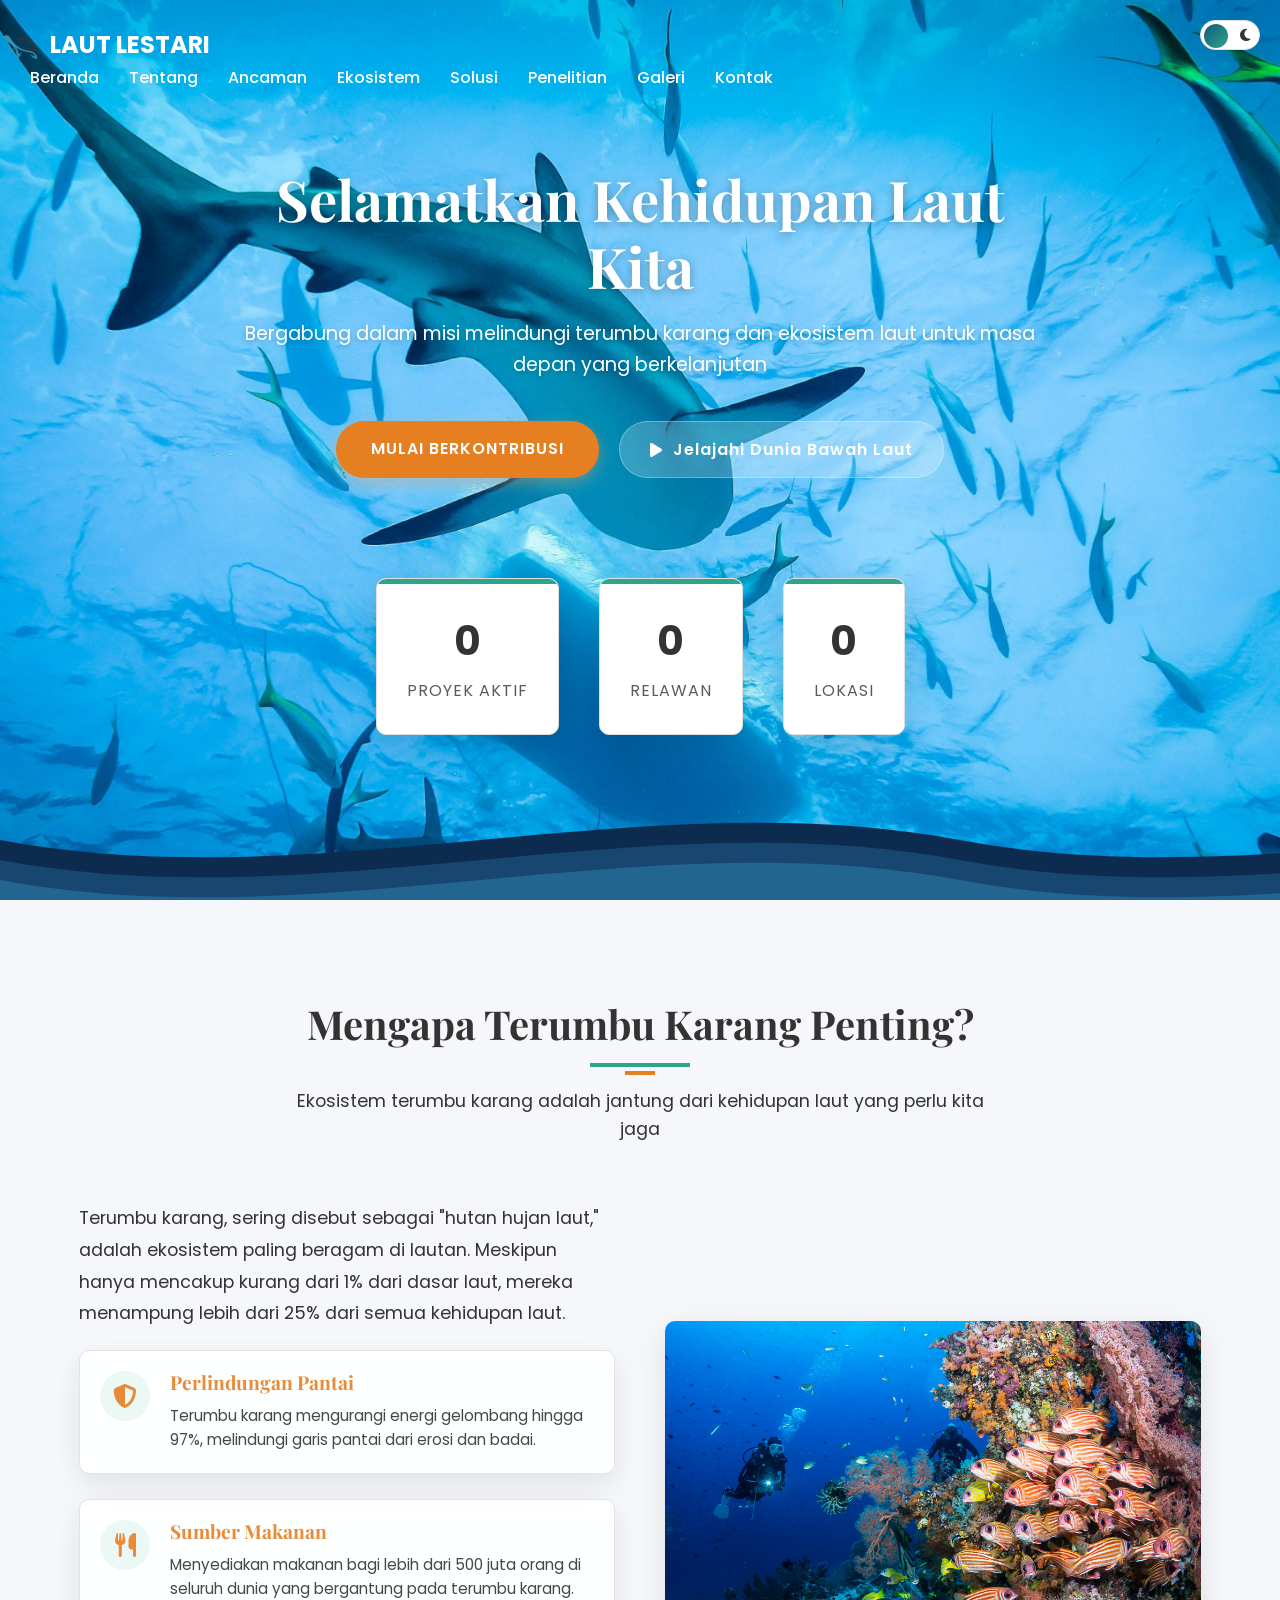
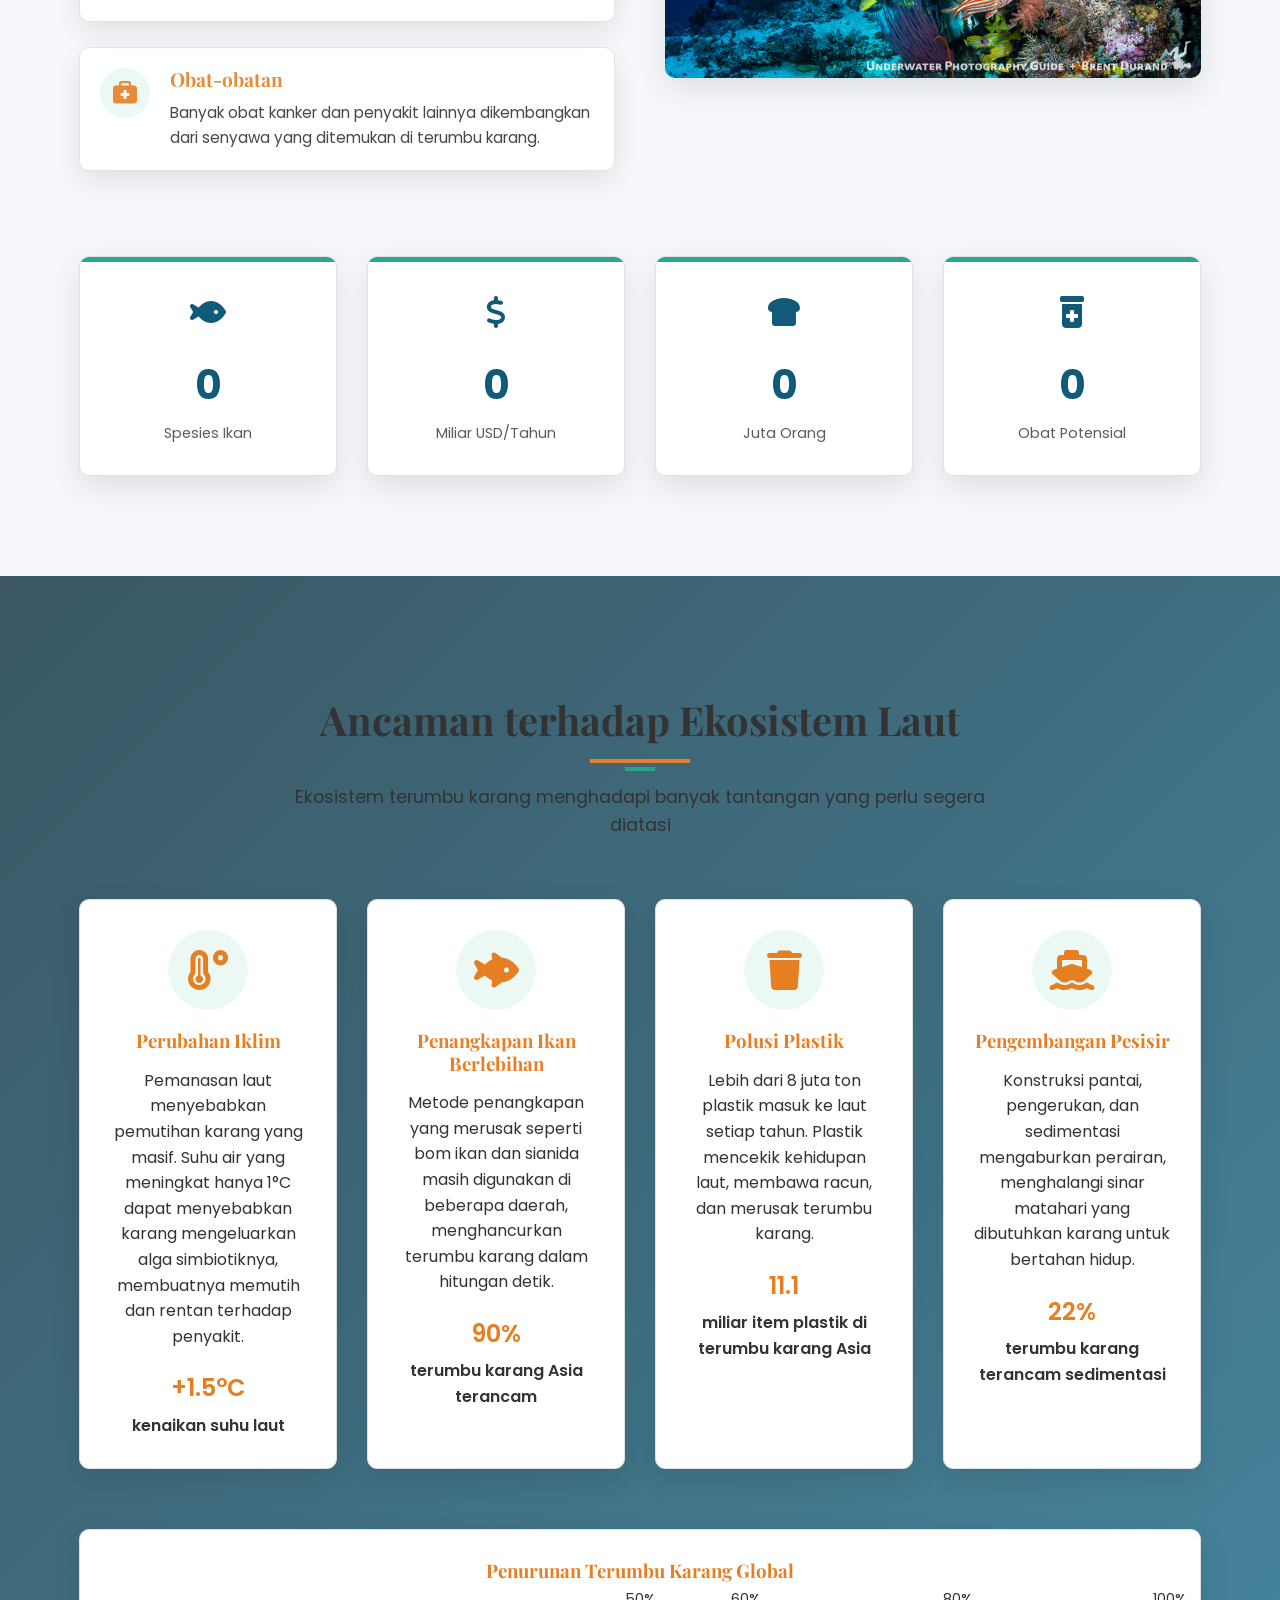
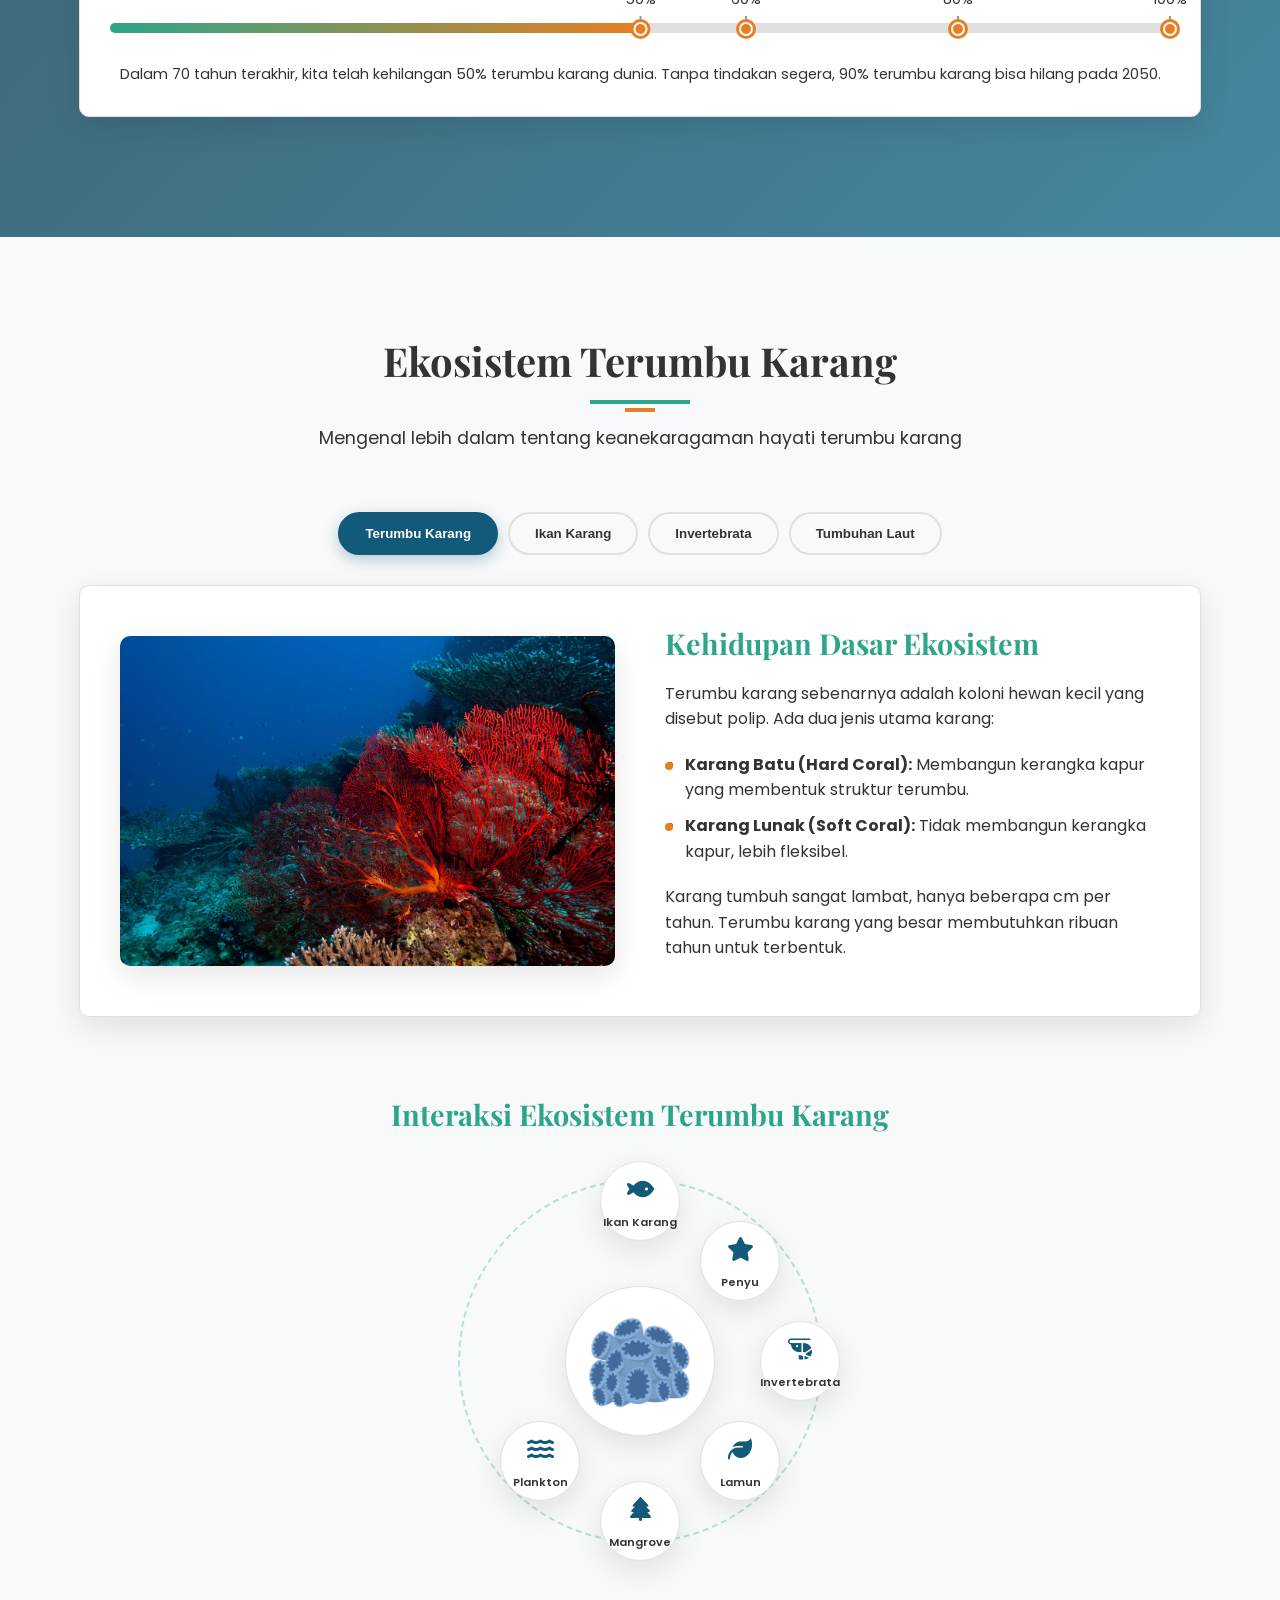
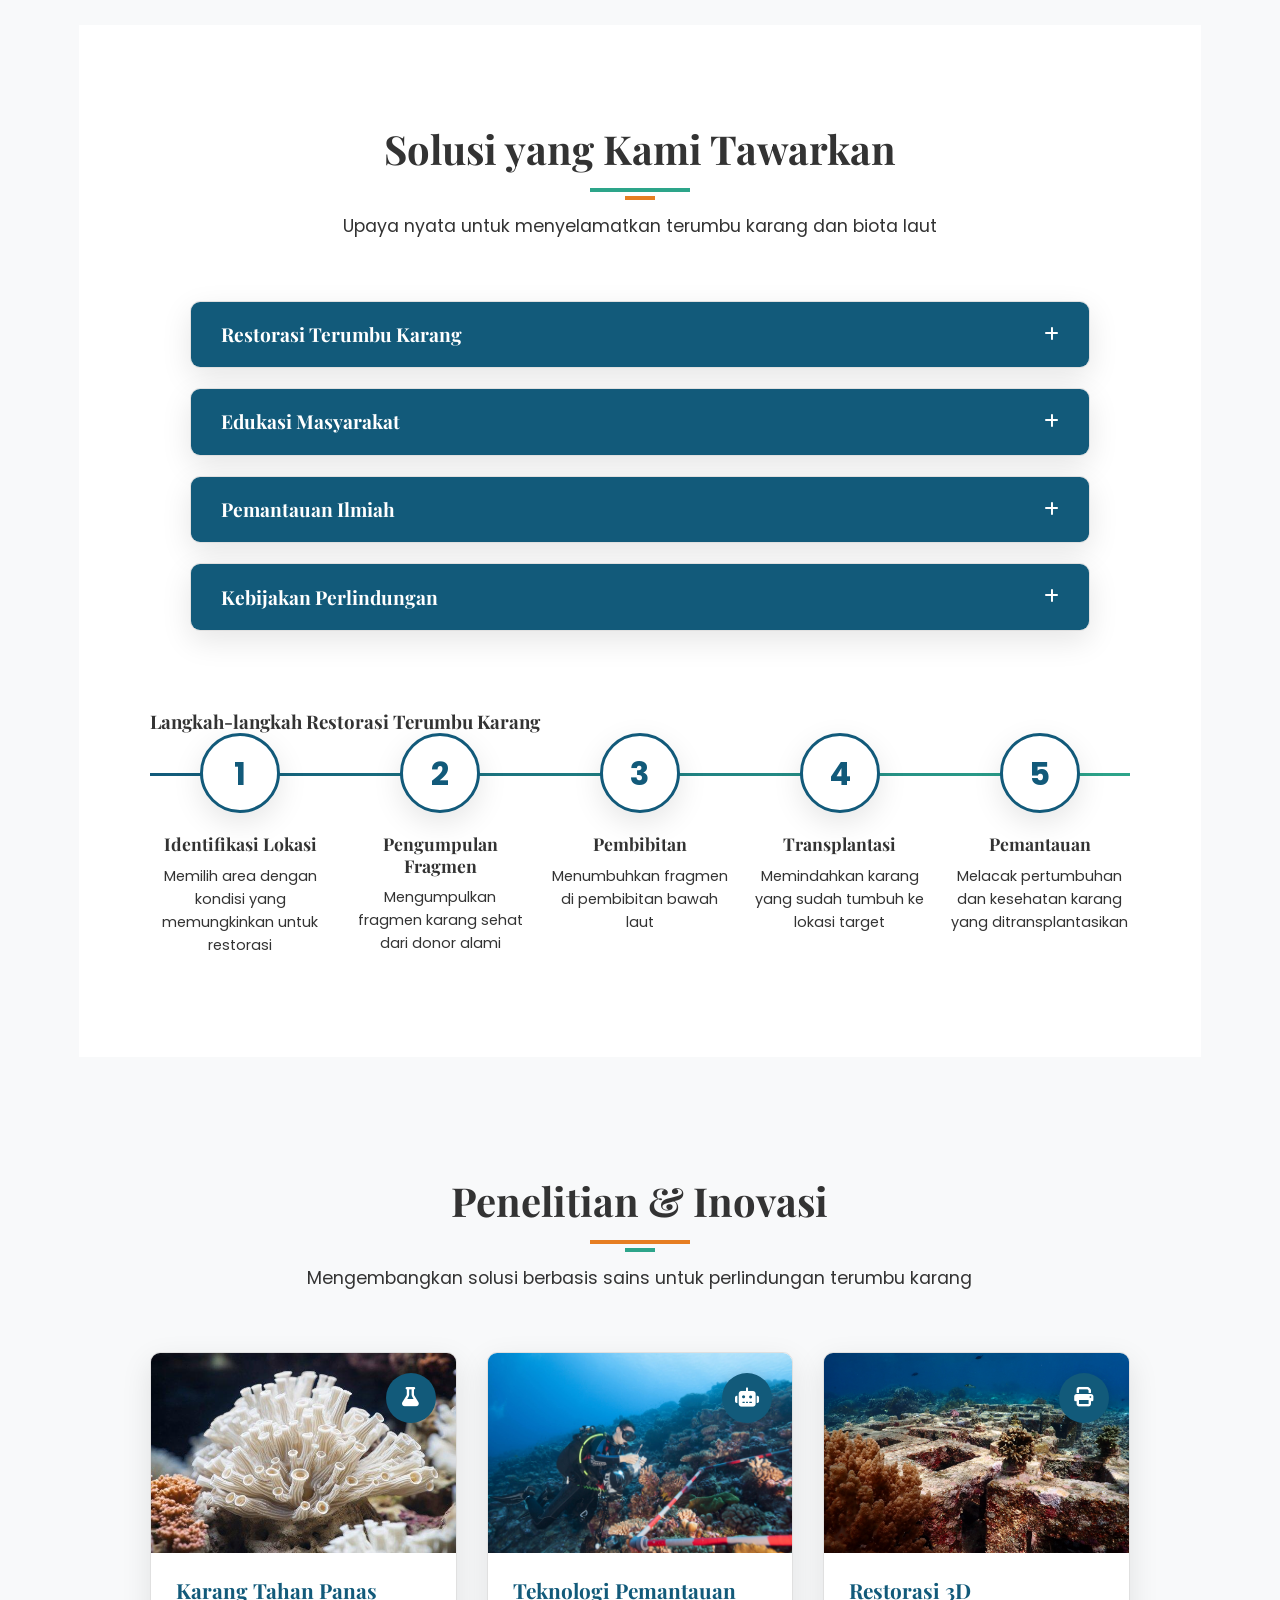
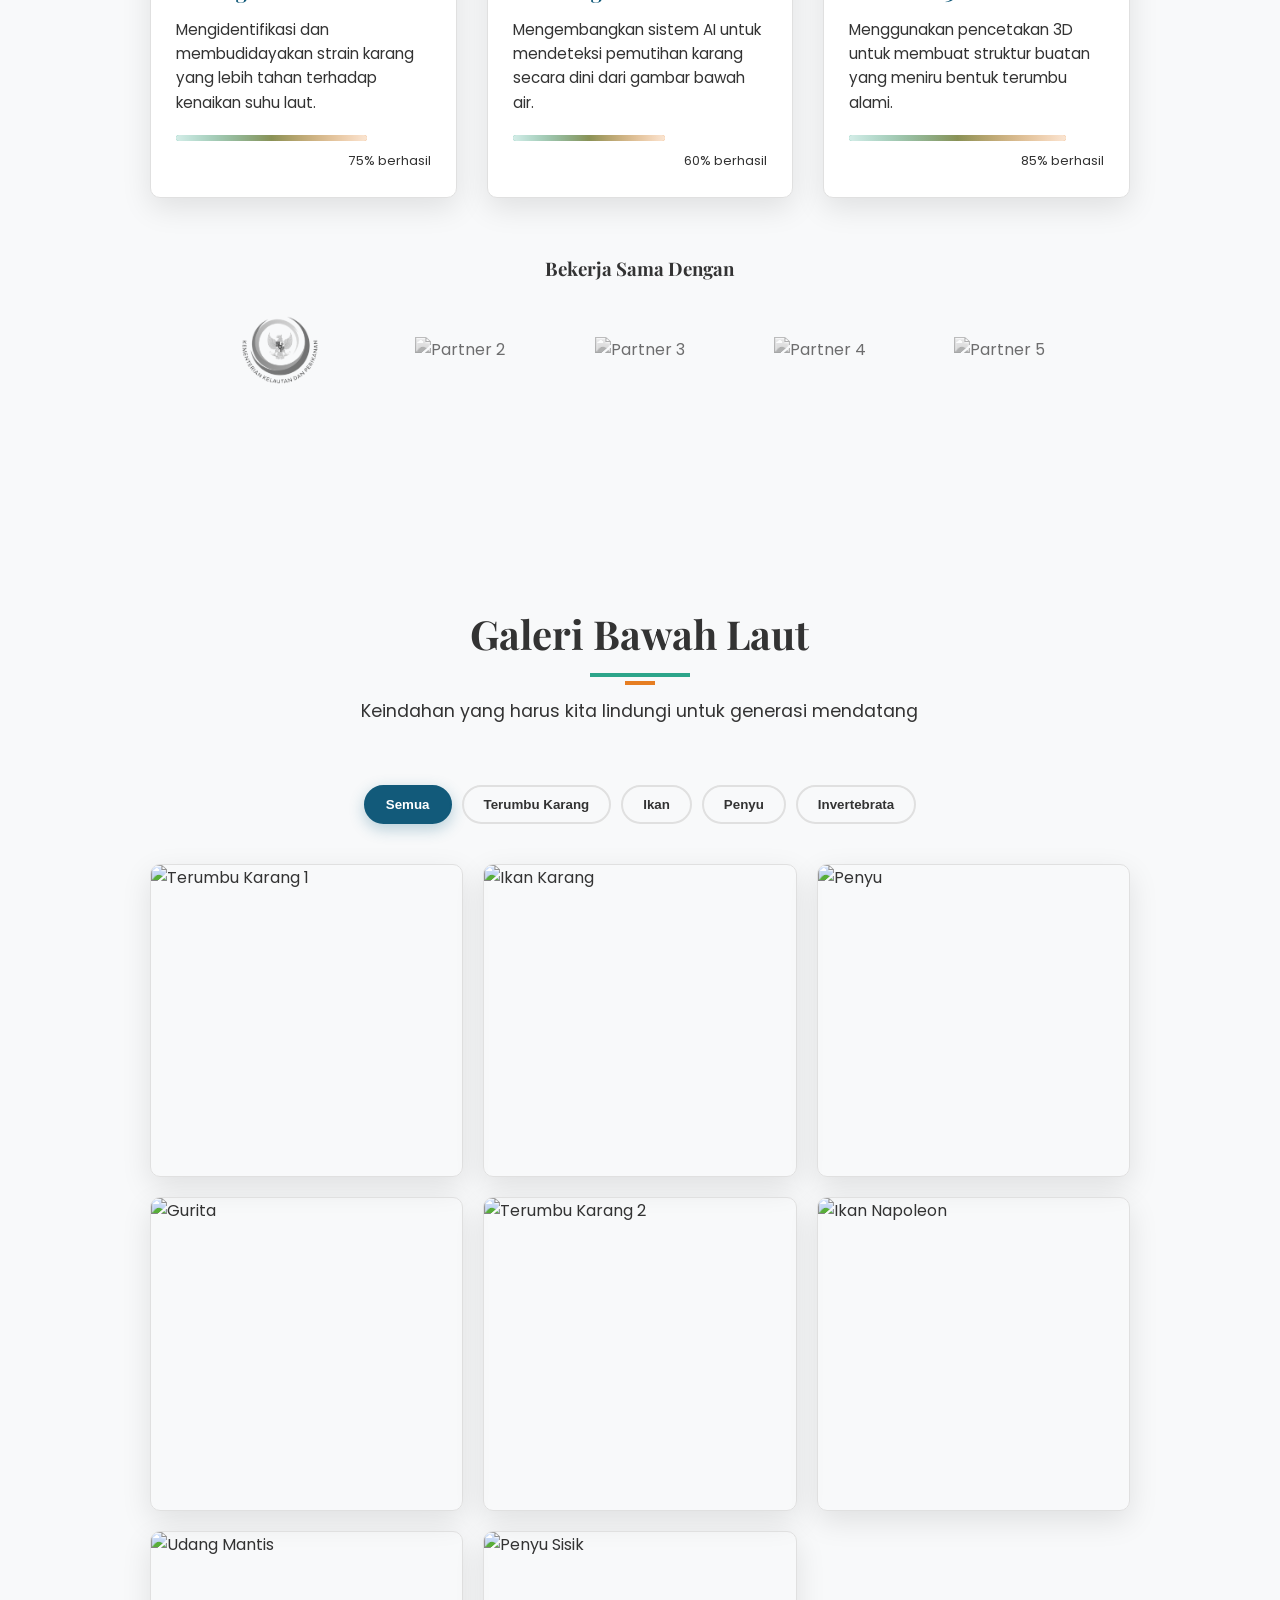
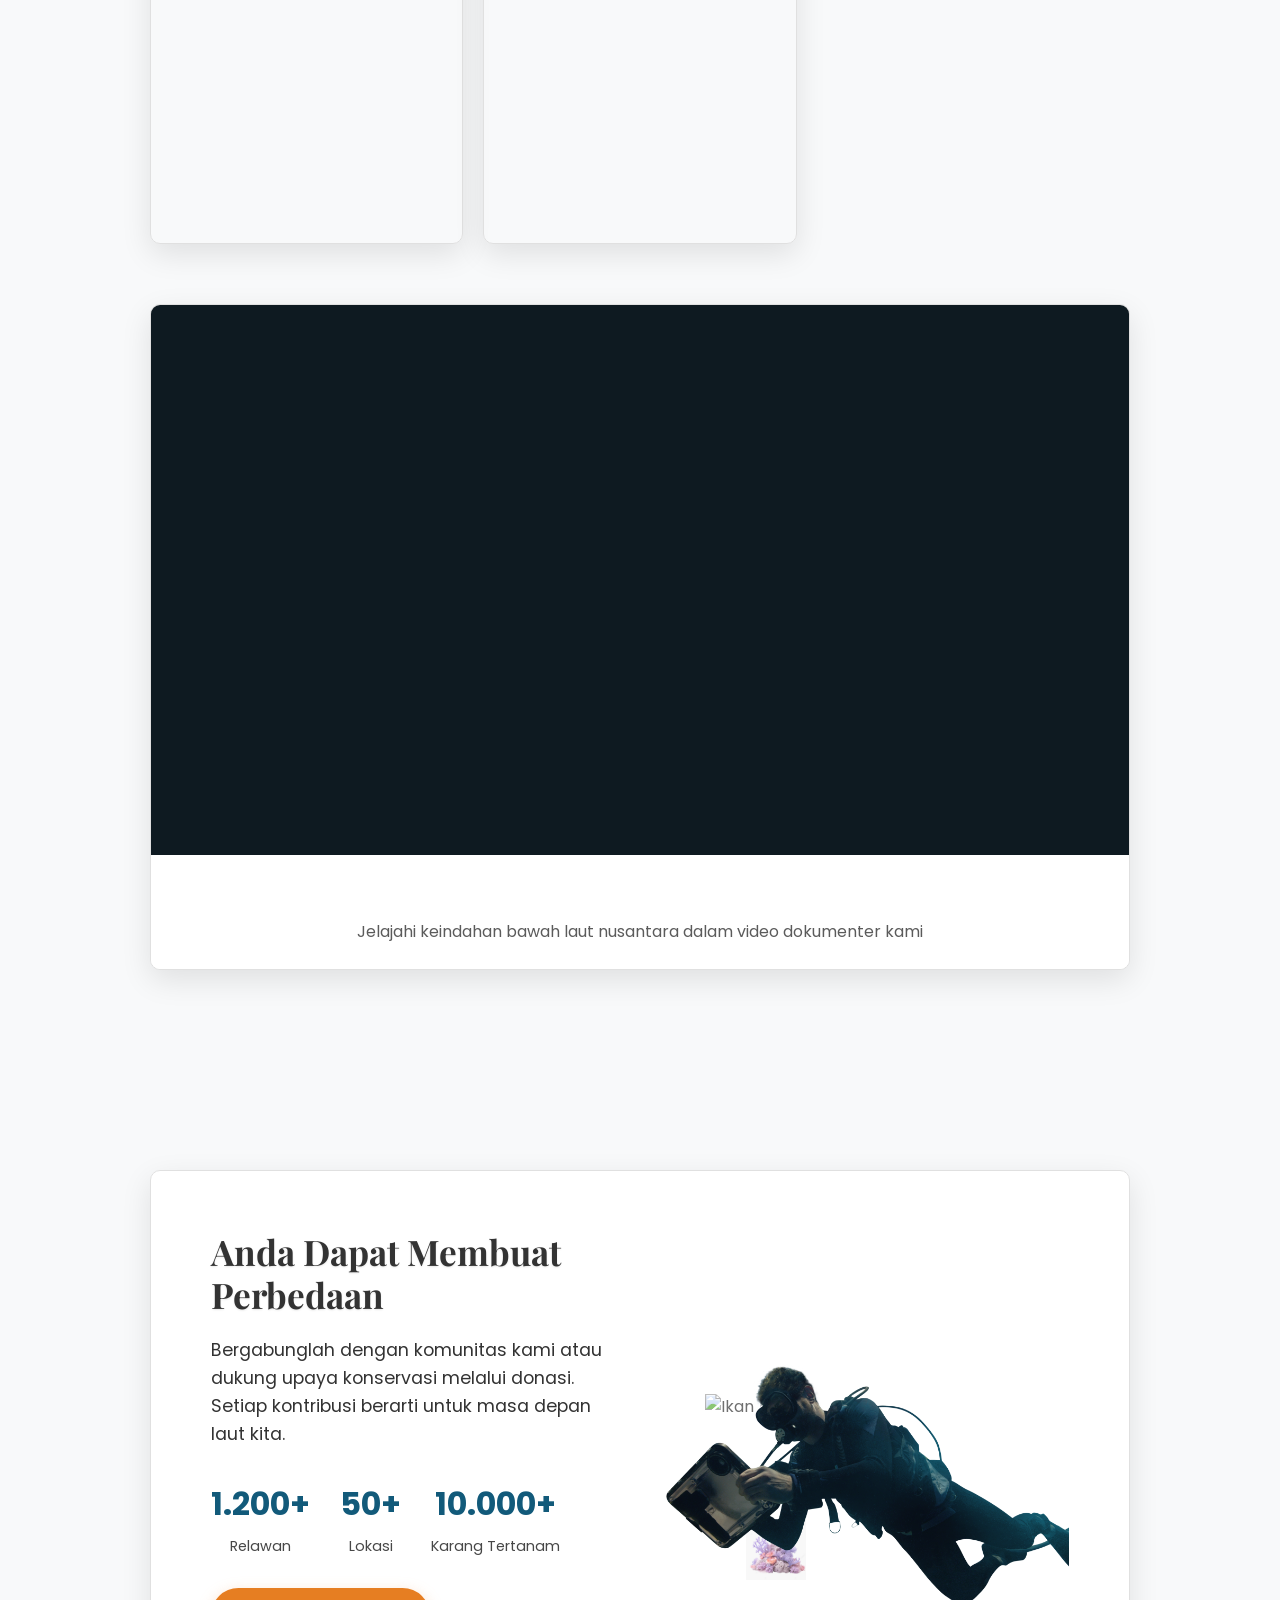
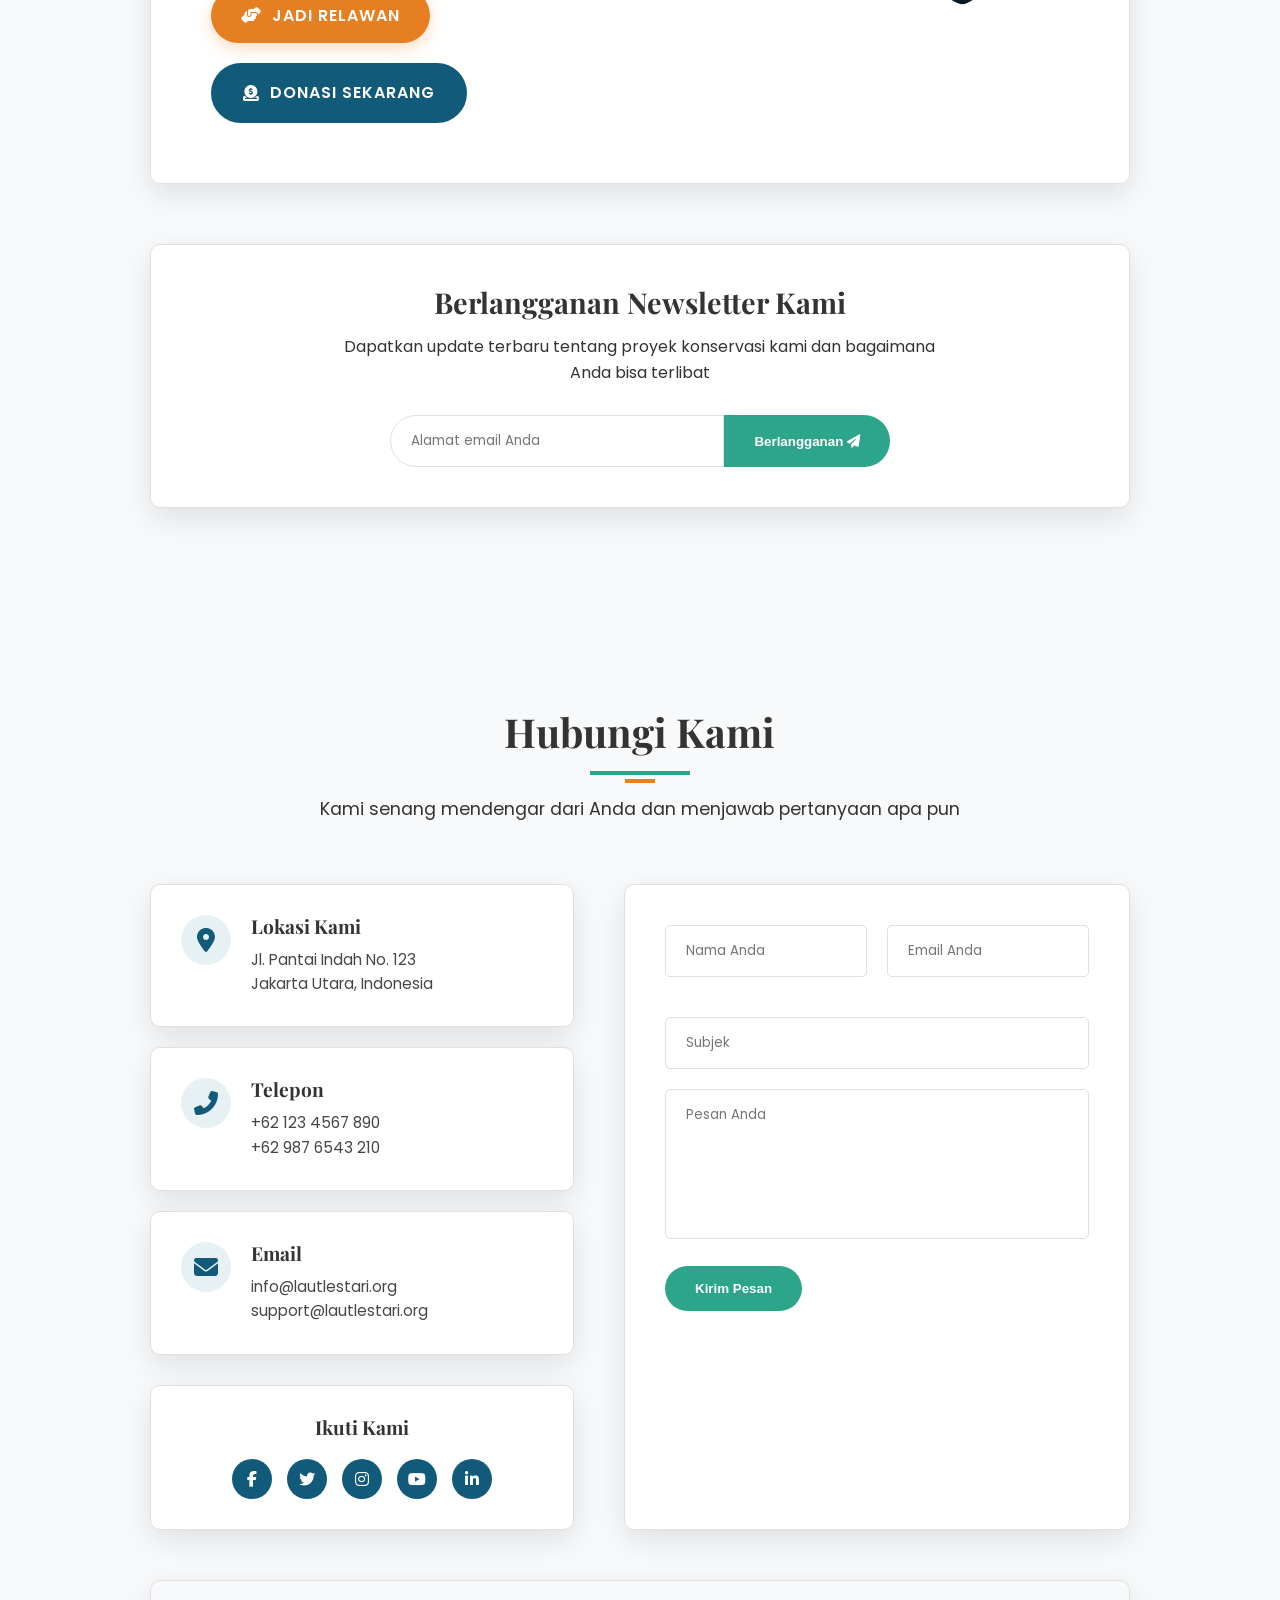
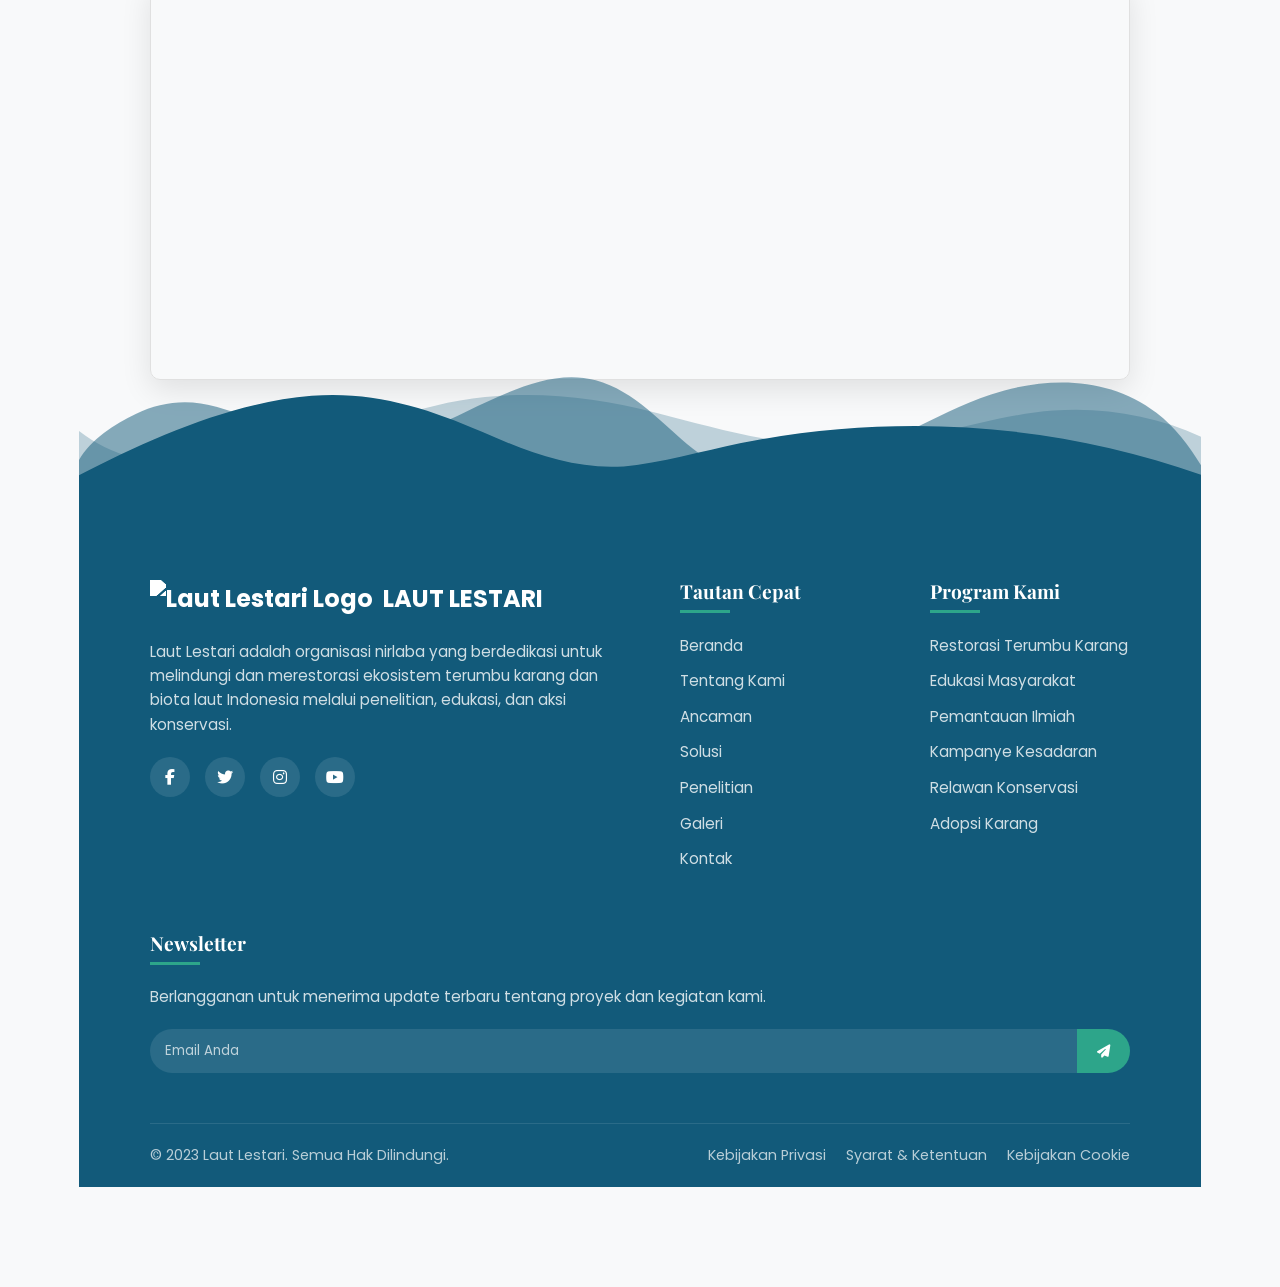
==== commit ba8710b4: "menambah gambar" ====
--- a/index.html
+++ b/index.html
@@ -339,53 +339,59 @@
                 </div>
             </div>
             
-            <div class="biodiversity-wheel">
-                <h3>Interaksi Ekosistem Terumbu Karang</h3>
-                <div class="wheel-container">
-                    <div class="wheel-center">
-                        <img src="images/coral-wheel.png" alt="Terumbu Karang">
-                    </div>
-                    <div class="wheel-item item1">
-                        <div class="wheel-icon">
-                            <i class="fas fa-fish"></i>
-                        </div>
-                        <div class="wheel-text">Ikan Karang</div>
-                    </div>
-                    <div class="wheel-item item2">
-                        <div class="wheel-icon">
-                            <i class="fas fa-turtle"></i>
-                        </div>
-                        <div class="wheel-text">Penyu</div>
-                    </div>
-                    <div class="wheel-item item3">
-                        <div class="wheel-icon">
-                            <i class="fas fa-shrimp"></i>
-                        </div>
-                        <div class="wheel-text">Invertebrata</div>
-                    </div>
-                    <div class="wheel-item item4">
-                        <div class="wheel-icon">
-                            <i class="fas fa-leaf"></i>
-                        </div>
-                        <div class="wheel-text">Lamun</div>
-                    </div>
-                    <div class="wheel-item item5">
-                        <div class="wheel-icon">
-                            <i class="fas fa-tree"></i>
-                        </div>
-                        <div class="wheel-text">Mangrove</div>
-                    </div>
-                    <div class="wheel-item item6">
-                        <div class="wheel-icon">
-                            <i class="fas fa-water"></i>
-                        </div>
-                        <div class="wheel-text">Plankton</div>
-                    </div>
-                    <div class="wheel-connections"></div>
-                </div>
-            </div>
-        </div>
-    </section>
+<div class="biodiversity-wheel">
+    <h3>Interaksi Ekosistem Terumbu Karang</h3>
+    <div class="wheel-container">
+        <div class="wheel-center">
+            <img src="images/coral-wheel.png" alt="Terumbu Karang" class="coral-rotate">
+        </div>
+        
+        <!-- Wheel Items - Perfectly Positioned -->
+        <div class="wheel-item item1" style="--angle: 0deg">
+            <div class="wheel-icon">
+                <i class="fas fa-fish"></i>
+            </div>
+            <div class="wheel-text">Ikan Karang</div>
+        </div>
+        
+        <div class="wheel-item item2" style="--angle: 60deg">
+            <div class="wheel-icon">
+                <i class="fas fa-star"></i>
+            </div>
+            <div class="wheel-text">Penyu</div>
+        </div>
+        
+        <div class="wheel-item item3" style="--angle: 120deg">
+            <div class="wheel-icon">
+                <i class="fas fa-shrimp"></i>
+            </div>
+            <div class="wheel-text">Invertebrata</div>
+        </div>
+        
+        <div class="wheel-item item4" style="--angle: 180deg">
+            <div class="wheel-icon">
+                <i class="fas fa-leaf"></i>
+            </div>
+            <div class="wheel-text">Lamun</div>
+        </div>
+        
+        <div class="wheel-item item5" style="--angle: 240deg">
+            <div class="wheel-icon">
+                <i class="fas fa-tree"></i>
+            </div>
+            <div class="wheel-text">Mangrove</div>
+        </div>
+        
+        <div class="wheel-item item6" style="--angle: 300deg">
+            <div class="wheel-icon">
+                <i class="fas fa-water"></i>
+            </div>
+            <div class="wheel-text">Plankton</div>
+        </div>
+        
+        <div class="wheel-connections"></div>
+    </div>
+</div>
 
     <section id="solutions" class="solutions-section">
         <div class="container">
@@ -591,7 +597,7 @@
                 
                 <div class="research-card">
                     <div class="research-image">
-                        <img src="images/research3.jpg" alt="Restorasi 3D">
+                        <img src="images/research3.jpeg" alt="Restorasi 3D">
                         <div class="research-badge">
                             <i class="fas fa-print"></i>
                         </div>
@@ -700,12 +706,12 @@
                 </div>
                 
                 <div class="gallery-item" data-category="coral">
-                    <img src="images/gallery5.jpg" alt="Terumbu Karang 2">
+                    <img src="images/gallery5.jpeg" alt="Terumbu Karang 2">
                     <div class="gallery-overlay">
                         <div class="overlay-content">
                             <h3>Karang Otak</h3>
                             <p>Wakatobi, Sulawesi</p>
-                            <a href="images/gallery5.jpg" class="gallery-expand" data-lightbox="gallery">
+                            <a href="images/gallery5.jpeg" class="gallery-expand" data-lightbox="gallery">
                                 <i class="fas fa-expand"></i>
                             </a>
                         </div>
@@ -713,12 +719,12 @@
                 </div>
                 
                 <div class="gallery-item" data-category="fish">
-                    <img src="images/gallery6.jpg" alt="Ikan Napoleon">
+                    <img src="images/gallery6.jpeg" alt="Ikan Napoleon">
                     <div class="gallery-overlay">
                         <div class="overlay-content">
                             <h3>Ikan Napoleon</h3>
                             <p>Banda Neira, Maluku</p>
-                            <a href="images/gallery6.jpg" class="gallery-expand" data-lightbox="gallery">
+                            <a href="images/gallery6.jpeg" class="gallery-expand" data-lightbox="gallery">
                                 <i class="fas fa-expand"></i>
                             </a>
                         </div>
@@ -739,12 +745,12 @@
                 </div>
                 
                 <div class="gallery-item" data-category="turtle">
-                    <img src="images/gallery8.jpg" alt="Penyu Sisik">
+                    <img src="images/gallery8.jpeg" alt="Penyu Sisik">
                     <div class="gallery-overlay">
                         <div class="overlay-content">
                             <h3>Penyu Sisik</h3>
                             <p>Karimunjawa, Jawa</p>
-                            <a href="images/gallery8.jpg" class="gallery-expand" data-lightbox="gallery">
+                            <a href="images/gallery8.jpeg" class="gallery-expand" data-lightbox="gallery">
                                 <i class="fas fa-expand"></i>
                             </a>
                         </div>
--- a/css/style.css
+++ b/css/style.css
@@ -1345,6 +1345,29 @@
   color: var(--text-color);
   transition: var(--transition);
 }
+.wheel-item:hover {
+  transform: scale(1.15);
+  box-shadow: 0 10px 25px rgba(0, 0, 0, 0.3);
+  background: linear-gradient(135deg, var(--primary-color), var(--secondary-color));
+}
+
+.wheel-item:hover::after {
+  content: '';
+  position: absolute;
+  width: 100%;
+  height: 100%;
+  border-radius: 50%;
+  background: radial-gradient(circle, rgba(255,255,255,0.4) 0%, rgba(255,255,255,0) 70%);
+  animation: pulse 1.5s infinite;
+}
+
+@keyframes pulse {
+  0% { transform: scale(0.8); opacity: 0.7; }
+  70% { transform: scale(1.3); opacity: 0; }
+  100% { transform: scale(0.8); opacity: 0; }
+}
+
+
 
 /* Posisi item */
 .item1 {
@@ -1412,6 +1435,7 @@
   padding: 100px 0;
   background: var(--card-bg);
   position: relative;
+  margin-top: 4rem;
   transition: var(--transition);
 }
 
@@ -1780,7 +1804,7 @@
 .gallery-section {
   padding: 100px 0;
   background: var(--background-color);
-  position: relative;
+  position: relative; 
   transition: var(--transition);
 }
 
@@ -1872,6 +1896,7 @@
 
 .gallery-item:hover .overlay-content {
   transform: translateY(0);
+  color: var(--wave-dark);
 }
 
 .overlay-content h3 {
@@ -1890,12 +1915,13 @@
   display: inline-flex;
   width: 40px;
   height: 40px;
-  background: var(--white);
+  background: var(--primary-color);
   border-radius: 50%;
   align-items: center;
   justify-content: center;
-  color: var(--primary-color);
-  transition: var(--transition);
+  color: var(--white);
+  transition: var(--transition);
+  z-index: 10;
 }
 
 .gallery-expand:hover {
